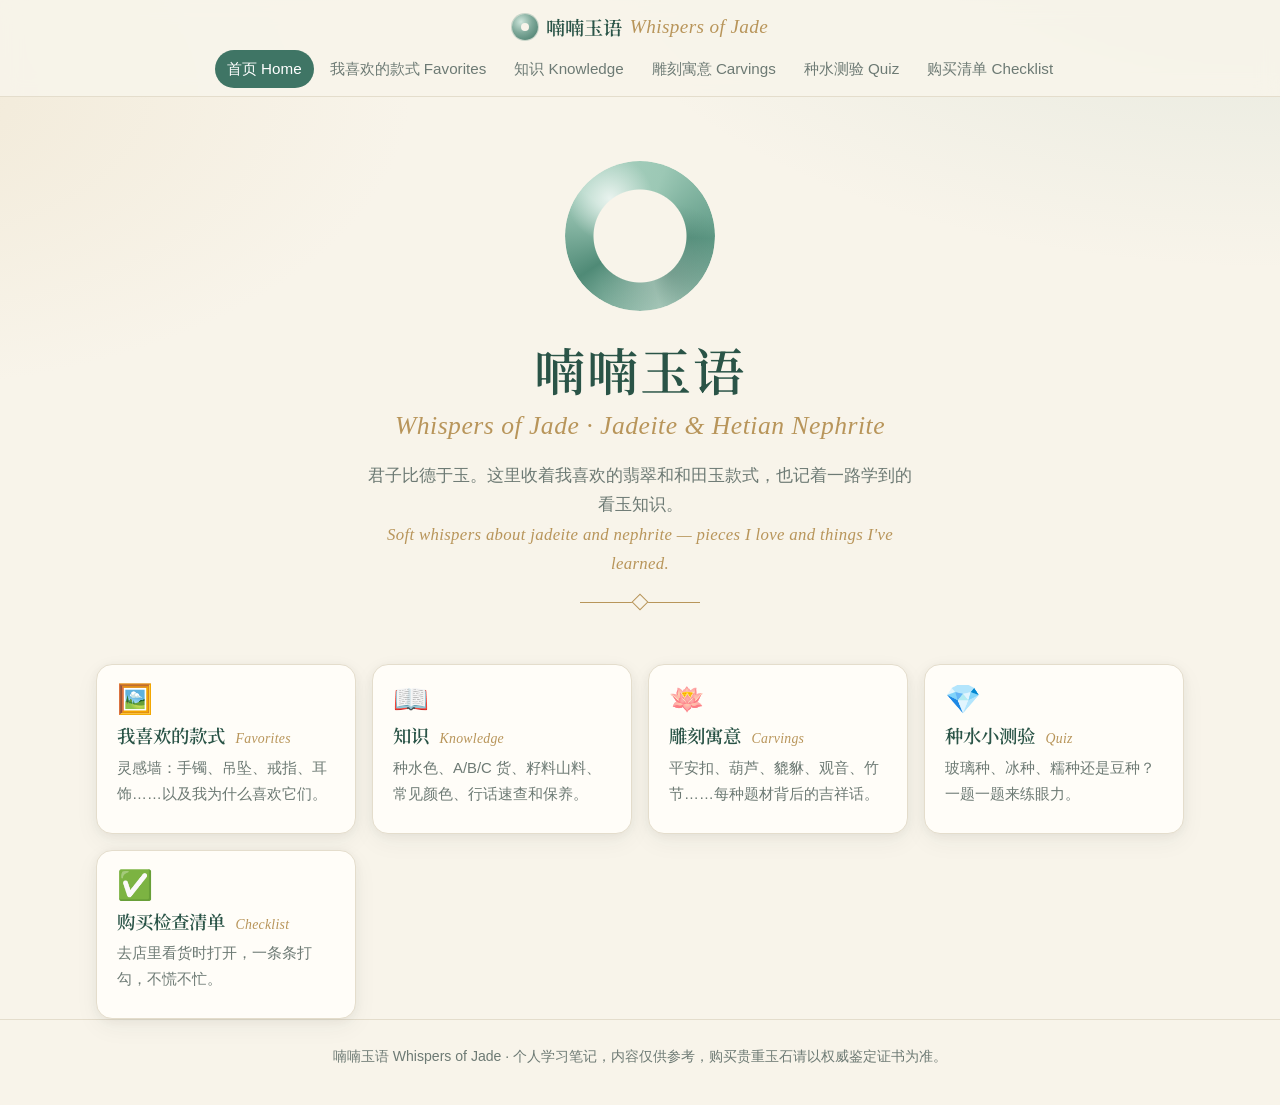
==== index.html @ 7c238720 "Rename site to 喃喃玉语 · Whispers of Jade Replace the old 玉语 / Jade Notes name in titles, header, home " ====
<!doctype html>
<html lang="zh-CN">
<head>
<meta charset="utf-8">
<meta name="viewport" content="width=device-width, initial-scale=1">
<title>喃喃玉语 · Whispers of Jade</title>
<meta name="description" content="我的翡翠与和田玉笔记：喜欢的款式、玉石知识、雕刻寓意、种水小测验和购买清单。">
<link rel="icon" href="images/favicon.svg" type="image/svg+xml">
<link rel="preconnect" href="https://fonts.googleapis.com">
<link rel="preconnect" href="https://fonts.gstatic.com" crossorigin>
<link href="https://fonts.googleapis.com/css2?family=Noto+Serif+SC:wght@400;600&display=swap" rel="stylesheet">
<link rel="stylesheet" href="css/style.css">
</head>
<body>
<header class="site-header">
  <div class="wrap">
    <a class="logo" href="index.html"><span class="logo-mark"></span>喃喃玉语 <span class="en">Whispers of Jade</span></a>
    <nav class="nav">
      <a href="index.html" class="active">首页 Home</a>
      <a href="styles.html">我喜欢的款式 Favorites</a>
      <a href="knowledge.html">知识 Knowledge</a>
      <a href="carving.html">雕刻寓意 Carvings</a>
      <a href="quiz.html">种水测验 Quiz</a>
      <a href="checklist.html">购买清单 Checklist</a>
    </nav>
  </div>
</header>

<main class="wrap">
  <section class="home-hero">
    <div class="bangle" aria-hidden="true"></div>
    <h1>喃喃玉语<span class="en">Whispers of Jade · Jadeite &amp; Hetian Nephrite</span></h1>
    <p>君子比德于玉。这里收着我喜欢的翡翠和和田玉款式，也记着一路学到的看玉知识。<br><span class="en">Soft whispers about jadeite and nephrite — pieces I love and things I've learned.</span></p>
    <div class="divider"></div>
  </section>

  <div class="home-grid">
    <a class="card" href="styles.html">
      <div class="icon">🖼️</div>
      <h3>我喜欢的款式 <span class="en">Favorites</span></h3>
      <p>灵感墙：手镯、吊坠、戒指、耳饰……以及我为什么喜欢它们。</p>
    </a>
    <a class="card" href="knowledge.html">
      <div class="icon">📖</div>
      <h3>知识 <span class="en">Knowledge</span></h3>
      <p>种水色、A/B/C 货、籽料山料、常见颜色、行话速查和保养。</p>
    </a>
    <a class="card" href="carving.html">
      <div class="icon">🪷</div>
      <h3>雕刻寓意 <span class="en">Carvings</span></h3>
      <p>平安扣、葫芦、貔貅、观音、竹节……每种题材背后的吉祥话。</p>
    </a>
    <a class="card" href="quiz.html">
      <div class="icon">💎</div>
      <h3>种水小测验 <span class="en">Quiz</span></h3>
      <p>玻璃种、冰种、糯种还是豆种？一题一题来练眼力。</p>
    </a>
    <a class="card" href="checklist.html">
      <div class="icon">✅</div>
      <h3>购买检查清单 <span class="en">Checklist</span></h3>
      <p>去店里看货时打开，一条条打勾，不慌不忙。</p>
    </a>
  </div>
</main>

<footer class="site-footer">
  <div class="wrap">喃喃玉语 Whispers of Jade · 个人学习笔记，内容仅供参考，购买贵重玉石请以权威鉴定证书为准。</div>
</footer>
<script>var a=document.querySelector(".nav .active");if(a)a.parentNode.scrollLeft=a.offsetLeft-a.parentNode.offsetWidth/2+a.offsetWidth/2;</script>
</body>
</html>
---- css/style.css ----
/* ===== 玉石小站 · 全站样式 ===== */
:root {
  --jade: #3f7565;        /* 青绿 主色 */
  --jade-deep: #2a5447;
  --jade-soft: #7fa99a;
  --jade-mist: #e3eee8;   /* 很淡的青 */
  --ivory: #f8f4ea;       /* 米白 背景 */
  --paper: #fffdf8;       /* 卡片 */
  --gold: #b8955a;        /* 淡金 */
  --gold-soft: #e9dcc0;
  --ink: #2f3a36;         /* 正文 */
  --muted: #6d7a74;
  --line: #e4ddcc;
  --ok: #3f8a5f;
  --bad: #b5584a;
  --radius: 16px;
  --shadow: 0 2px 10px rgba(47, 58, 54, .06), 0 8px 24px rgba(47, 58, 54, .05);
  --serif: "Noto Serif SC", "Songti SC", "STSong", "SimSun", serif;
  --sans: -apple-system, BlinkMacSystemFont, "PingFang SC", "Hiragino Sans GB", "Microsoft YaHei", "Noto Sans SC", sans-serif;
}

* { box-sizing: border-box; }
html { -webkit-text-size-adjust: 100%; scroll-behavior: smooth; }
body {
  margin: 0;
  background: var(--ivory);
  background-image:
    radial-gradient(1200px 600px at 100% -10%, rgba(127, 169, 154, .18), transparent 60%),
    radial-gradient(900px 500px at -10% 10%, rgba(233, 220, 192, .45), transparent 60%);
  background-attachment: fixed;
  color: var(--ink);
  font-family: var(--sans);
  font-size: 16px;
  line-height: 1.75;
}
img { max-width: 100%; display: block; }
a { color: var(--jade); }
h1, h2, h3, h4 { font-family: var(--serif); color: var(--jade-deep); line-height: 1.35; font-weight: 600; }
h1 { font-size: clamp(1.7rem, 4vw, 2.4rem); margin: 0 0 .3em; letter-spacing: .04em; }
h2 { font-size: clamp(1.3rem, 3vw, 1.6rem); margin: 2.2em 0 .7em; }
h3 { font-size: 1.15rem; margin: 1.4em 0 .5em; }
.en { font-family: Georgia, "Times New Roman", serif; font-style: italic; color: var(--gold); font-weight: 400; letter-spacing: .02em; }
h1 .en, h2 .en { display: block; font-size: .5em; margin-top: .2em; }
h3 .en { font-size: .75em; margin-left: .4em; }

.wrap { max-width: 1120px; margin: 0 auto; padding: 0 16px; }
.narrow { max-width: 820px; }

/* ===== 顶部导航 ===== */
.site-header {
  position: sticky; top: 0; z-index: 50;
  background: rgba(248, 244, 234, .9);
  backdrop-filter: blur(10px); -webkit-backdrop-filter: blur(10px);
  border-bottom: 1px solid var(--line);
}
.site-header .wrap { display: flex; flex-direction: column; align-items: stretch; padding-top: 10px; }
.logo {
  font-family: var(--serif); font-size: 1.2rem; font-weight: 600; color: var(--jade-deep);
  text-decoration: none; white-space: nowrap; display: flex; align-items: center; justify-content: center; gap: 8px;
}
.logo-mark {
  width: 26px; height: 26px; border-radius: 50%;
  background: radial-gradient(circle at 35% 30%, #cfe6dc, var(--jade-soft) 45%, var(--jade) 100%);
  box-shadow: inset 0 0 0 5px rgba(255,255,255,.0), 0 0 0 1px rgba(63,117,101,.25);
  position: relative;
}
.logo-mark::after { /* 平安扣的孔 */
  content: ""; position: absolute; inset: 9px; border-radius: 50%; background: var(--ivory);
}
.nav { display: flex; gap: 4px; overflow-x: auto; scrollbar-width: none; margin: 6px -16px 0; padding: 0 16px 8px; justify-content: safe center; }
.nav::-webkit-scrollbar { display: none; }
.nav a {
  white-space: nowrap; text-decoration: none; color: var(--muted);
  padding: 6px 12px; border-radius: 999px; font-size: .95rem; transition: .2s;
}
.nav a:hover { color: var(--jade-deep); background: var(--jade-mist); }
.nav a.active { color: #fff; background: var(--jade); }

@media (max-width: 760px) {
  .nav { -webkit-mask-image: linear-gradient(90deg, #000 85%, transparent); mask-image: linear-gradient(90deg, #000 85%, transparent); }
  .nav a:last-child { margin-right: 32px; }
}

/* ===== 页面标题区 ===== */
.page-hero { padding: 44px 0 12px; text-align: center; }
.page-hero p { color: var(--muted); max-width: 640px; margin: .6em auto 0; }
.divider {
  width: 120px; height: 12px; margin: 18px auto 0;
  background:
    linear-gradient(var(--gold), var(--gold)) center/100% 1px no-repeat;
  position: relative;
}
.divider::after {
  content: ""; position: absolute; left: 50%; top: 50%; width: 10px; height: 10px;
  transform: translate(-50%, -50%) rotate(45deg); background: var(--ivory); border: 1px solid var(--gold);
}

main { padding-bottom: 60px; }

/* ===== 通用组件 ===== */
.card {
  background: var(--paper); border: 1px solid var(--line); border-radius: var(--radius);
  box-shadow: var(--shadow); padding: 20px;
}
.btn {
  appearance: none; border: 1px solid var(--jade); background: var(--jade); color: #fff;
  padding: 10px 20px; border-radius: 999px; font-size: 1rem; cursor: pointer; font-family: inherit;
  transition: .2s; text-decoration: none; display: inline-block;
}
.btn:hover { background: var(--jade-deep); }
.btn.ghost { background: transparent; color: var(--jade); }
.btn.ghost:hover { background: var(--jade-mist); }
.btn:disabled { opacity: .5; cursor: default; }

.chips { display: flex; flex-wrap: wrap; gap: 8px; }
.chip {
  border: 1px solid var(--line); background: var(--paper); color: var(--ink);
  padding: 5px 14px; border-radius: 999px; cursor: pointer; font-size: .92rem; font-family: inherit; transition: .2s;
}
.chip:hover { border-color: var(--jade-soft); }
.chip.on { background: var(--jade); border-color: var(--jade); color: #fff; }
.tag {
  display: inline-block; font-size: .78rem; padding: 1px 10px; border-radius: 999px;
  background: var(--jade-mist); color: var(--jade-deep);
}
.tag.gold { background: #f3ead6; color: #8a6a35; }

.note {
  background: #f3ead6; border-left: 3px solid var(--gold); border-radius: 8px;
  padding: 10px 14px; color: #6b5530; font-size: .95rem; margin: 1em 0;
}

/* ===== 首页 ===== */
.home-hero { text-align: center; padding: 64px 0 32px; }
.home-hero h1 { font-size: clamp(2rem, 6vw, 3.2rem); }
.home-hero p { color: var(--muted); max-width: 560px; margin: 1em auto 0; font-size: 1.05rem; }
.bangle {
  width: 150px; height: 150px; margin: 0 auto 24px; border-radius: 50%;
  background:
    radial-gradient(circle at 30% 25%, rgba(255,255,255,.75), transparent 28%),
    radial-gradient(circle at 70% 75%, rgba(42,84,71,.35), transparent 45%),
    conic-gradient(from 20deg, #9cc8b5, #5f9a86, #bcdccd, #4f8a76, #a9d1c0, #9cc8b5);
  -webkit-mask: radial-gradient(circle, transparent 46px, #000 47px);
          mask: radial-gradient(circle, transparent 46px, #000 47px);
  box-shadow: 0 10px 30px rgba(63,117,101,.25);
  animation: float 6s ease-in-out infinite;
}
@keyframes float { 50% { transform: translateY(-6px); } }
@media (prefers-reduced-motion: reduce) { .bangle { animation: none; } }
.home-grid { display: grid; grid-template-columns: repeat(auto-fit, minmax(220px, 1fr)); gap: 16px; margin-top: 24px; }
.home-grid a { text-decoration: none; color: inherit; transition: .25s; display: block; }
.home-grid a:hover { transform: translateY(-3px); border-color: var(--jade-soft); }
.home-grid .icon { font-size: 1.8rem; line-height: 1; }
.home-grid h3 { margin: .5em 0 .2em; }
.home-grid p { margin: 0; color: var(--muted); font-size: .93rem; }

/* ===== 灵感墙 ===== */
.filters { display: grid; gap: 12px; margin: 24px 0; }
.filters .row { display: flex; gap: 12px; align-items: baseline; }
.filters .label { flex: none; width: 4.5em; color: var(--muted); font-size: .9rem; }
@media (max-width: 560px) {
  .filters .row { flex-direction: column; gap: 6px; }
}
.count { color: var(--muted); font-size: .9rem; margin: -8px 0 16px; }
.wall { columns: 3 280px; column-gap: 18px; }
.pin {
  break-inside: avoid; margin: 0 0 18px; padding: 0; overflow: hidden; cursor: pointer;
  transition: transform .25s, box-shadow .25s; text-align: left; width: 100%; font: inherit; color: inherit;
}
.pin:hover { transform: translateY(-3px); box-shadow: 0 12px 30px rgba(47,58,54,.12); }
.pin img { width: 100%; height: auto; background: var(--jade-mist); }
.pin .body { padding: 14px 16px 16px; }
.pin h3 { margin: 0 0 6px; font-size: 1.05rem; }
.pin .tags { display: flex; gap: 6px; margin-bottom: 8px; flex-wrap: wrap; }
.pin .why { margin: 0; color: var(--ink); font-size: .93rem; }
.pin .why::before { content: "♡ "; color: var(--gold); }
.empty { text-align: center; color: var(--muted); padding: 40px 0; }

/* 大图弹窗 */
dialog.lightbox {
  border: none; padding: 0; border-radius: var(--radius); max-width: min(960px, 94vw); width: 100%;
  max-height: 92vh; background: var(--paper); color: var(--ink); box-shadow: 0 20px 60px rgba(0,0,0,.3);
}
dialog.lightbox::backdrop { background: rgba(30, 45, 40, .6); backdrop-filter: blur(3px); }
.lb-inner { display: grid; grid-template-columns: 1.3fr 1fr; max-height: 92vh; }
.lb-img { background: #eef3ef; display: flex; align-items: center; justify-content: center; min-height: 240px; }
.lb-img img { max-height: 92vh; width: 100%; object-fit: contain; }
.lb-text { padding: 28px 24px; overflow-y: auto; }
.lb-text h2 { margin: .3em 0 .5em; }
.lb-text h4 { margin: 1.2em 0 .3em; font-size: .95rem; color: var(--gold); }
.lb-text p { margin: 0; white-space: pre-line; }
.lb-close {
  position: absolute; top: 10px; right: 10px; width: 36px; height: 36px; border-radius: 50%;
  border: none; background: rgba(255,255,255,.9); font-size: 1.3rem; cursor: pointer; color: var(--ink);
  box-shadow: 0 2px 8px rgba(0,0,0,.15);
}
@media (max-width: 760px) {
  .lb-inner { grid-template-columns: 1fr; overflow-y: auto; }
  .lb-img img { max-height: 55vh; }
}

/* ===== 知识页 ===== */
.toc { display: flex; flex-wrap: wrap; gap: 8px; justify-content: center; margin: 20px 0 8px; }
.toc a { text-decoration: none; }
.section { scroll-margin-top: 110px; }
.section > h2 { border-bottom: 1px solid var(--line); padding-bottom: .4em; }
.grid2 { display: grid; grid-template-columns: repeat(auto-fit, minmax(260px, 1fr)); gap: 16px; }
.grid3 { display: grid; grid-template-columns: repeat(auto-fit, minmax(220px, 1fr)); gap: 16px; }
.card h3:first-child, .card h4:first-child { margin-top: 0; }
.card p { margin: .4em 0; }
.card ul { margin: .4em 0; padding-left: 1.2em; }
.levels { display: grid; gap: 10px; margin: 12px 0; }
.level { display: grid; grid-template-columns: 7em 1fr; gap: 12px; align-items: start; }
.level b { color: var(--jade-deep); font-family: var(--serif); }
@media (max-width: 520px) { .level { grid-template-columns: 1fr; gap: 0; } }

table.cmp { width: 100%; border-collapse: collapse; background: var(--paper); border-radius: var(--radius); overflow: hidden; box-shadow: var(--shadow); font-size: .95rem; }
table.cmp th, table.cmp td { padding: 10px 12px; border-bottom: 1px solid var(--line); text-align: left; vertical-align: top; }
table.cmp th { background: var(--jade-mist); color: var(--jade-deep); font-family: var(--serif); }
table.cmp tr:last-child td { border-bottom: none; }
.table-scroll { overflow-x: auto; -webkit-overflow-scrolling: touch; border-radius: var(--radius); }
.table-scroll table { min-width: 620px; }

.swatch { display: flex; gap: 12px; align-items: flex-start; }
.swatch .dot {
  flex: none; width: 46px; height: 46px; border-radius: 50%;
  box-shadow: inset -5px -6px 10px rgba(0,0,0,.18), inset 5px 6px 10px rgba(255,255,255,.55), 0 0 0 1px rgba(0,0,0,.05);
}
.swatch h4 { margin: 0 0 .1em; font-family: var(--serif); color: var(--jade-deep); }
.swatch p { margin: 0; font-size: .93rem; }

.search {
  width: 100%; padding: 12px 18px; font-size: 1rem; border: 1px solid var(--line); border-radius: 999px;
  background: var(--paper); font-family: inherit; color: var(--ink); outline: none;
}
.search:focus { border-color: var(--jade-soft); box-shadow: 0 0 0 3px rgba(127,169,154,.2); }
.glossary { display: grid; grid-template-columns: repeat(auto-fill, minmax(260px, 1fr)); gap: 12px; margin-top: 16px; }
.term { padding: 14px 16px; }
.term h4 { margin: 0; font-family: var(--serif); color: var(--jade-deep); font-size: 1.05rem; }
.term .py { color: var(--gold); font-size: .82rem; margin-left: 6px; font-style: italic; }
.term p { margin: .3em 0 0; font-size: .93rem; }
mark { background: #f1e2b8; color: inherit; border-radius: 3px; padding: 0 1px; }

/* ===== 雕刻寓意 ===== */
.motifs { display: grid; grid-template-columns: repeat(auto-fill, minmax(250px, 1fr)); gap: 16px; margin-top: 24px; }
.motif { text-align: center; padding: 26px 20px 22px; position: relative; overflow: hidden; }
.motif .glyph {
  width: 76px; height: 76px; margin: 0 auto 10px; border-radius: 50%;
  display: flex; align-items: center; justify-content: center;
  background: radial-gradient(circle at 35% 30%, #f1f8f4, var(--jade-mist) 60%, #cfe2d8);
  color: var(--jade-deep); font-family: var(--serif); font-size: 1.9rem;
  box-shadow: inset 0 0 0 1px rgba(63,117,101,.15);
}
.motif h3 { margin: 0; }
.motif .meaning { color: var(--gold); font-family: var(--serif); margin: 4px 0 10px; font-size: .98rem; }
.motif p { text-align: left; font-size: .93rem; margin: 0; }
.motif .tip { margin-top: 10px; font-size: .85rem; color: var(--muted); text-align: left; }

/* ===== 小测验 ===== */
.quiz { max-width: 720px; margin: 24px auto 0; }
.progress { height: 6px; background: var(--line); border-radius: 999px; overflow: hidden; margin-bottom: 18px; }
.progress span { display: block; height: 100%; background: linear-gradient(90deg, var(--jade-soft), var(--jade)); transition: width .4s; }
.q-meta { display: flex; justify-content: space-between; color: var(--muted); font-size: .9rem; margin-bottom: 8px; }
.q-visual {
  position: relative; height: 170px; border-radius: 14px; overflow: hidden; margin: 8px 0 16px;
  background: repeating-linear-gradient(90deg, #2f3a36 0 6px, #f8f4ea 6px 22px);
}
.q-visual .behind {
  position: absolute; inset: 0; display: flex; align-items: center; justify-content: center;
  font-family: var(--serif); font-size: 3.2rem; color: #2f3a36; font-weight: 700; letter-spacing: .3em;
}
.q-visual .stone { position: absolute; inset: 0; }
.q-visual .grain { position: absolute; inset: 0; mix-blend-mode: multiply; }
.q-visual .shine {
  position: absolute; inset: 0;
  background: radial-gradient(ellipse at 30% 20%, rgba(255,255,255,.55), transparent 45%);
}
.q-visual .cap { position: absolute; right: 10px; bottom: 8px; font-size: .75rem; color: #fff; background: rgba(0,0,0,.35); padding: 1px 8px; border-radius: 999px; }
.q-text { font-size: 1.05rem; }
.options { display: grid; grid-template-columns: 1fr 1fr; gap: 10px; margin: 16px 0; }
.option {
  padding: 14px; border-radius: 12px; border: 1px solid var(--line); background: var(--paper);
  font-size: 1.05rem; font-family: var(--serif); cursor: pointer; color: var(--ink); transition: .2s;
}
.option:hover:not(:disabled) { border-color: var(--jade); background: var(--jade-mist); }
.option.right { background: #e3f1e8; border-color: var(--ok); color: var(--ok); }
.option.wrong { background: #f7e6e2; border-color: var(--bad); color: var(--bad); }
.option:disabled { cursor: default; }
.feedback { border-radius: 12px; padding: 14px 16px; margin-bottom: 16px; }
.feedback.ok { background: #e9f4ed; }
.feedback.no { background: #f8ebe7; }
.feedback b { display: block; margin-bottom: 4px; }
.result { text-align: center; }
.score { font-family: var(--serif); font-size: 3.4rem; color: var(--jade); line-height: 1.1; }

/* ===== 清单 ===== */
.check-top { display: flex; align-items: center; gap: 14px; flex-wrap: wrap; justify-content: space-between; margin: 24px 0 8px; }
.check-top .progress { flex: 1; min-width: 180px; margin: 0; height: 8px; }
.check-group { margin-top: 18px; }
.check-group h3 { margin: 0 0 8px; display: flex; align-items: center; gap: 8px; }
.check-item {
  display: flex; gap: 12px; align-items: flex-start; padding: 12px 14px; border-radius: 12px;
  cursor: pointer; transition: background .2s; user-select: none;
}
.check-item:hover { background: var(--jade-mist); }
.check-item input { position: absolute; opacity: 0; pointer-events: none; }
.box {
  flex: none; width: 24px; height: 24px; border-radius: 7px; border: 2px solid var(--jade-soft);
  margin-top: 2px; display: flex; align-items: center; justify-content: center; transition: .2s; background: #fff;
}
.check-item input:checked + .box { background: var(--jade); border-color: var(--jade); }
.check-item input:checked + .box::after { content: "✓"; color: #fff; font-size: 15px; font-weight: 700; }
.check-item input:focus-visible + .box { box-shadow: 0 0 0 3px rgba(127,169,154,.35); }
.check-item .t b { display: block; font-weight: 600; }
.check-item .t small { color: var(--muted); font-size: .88rem; line-height: 1.6; display: block; }
.check-item input:checked ~ .t b { color: var(--muted); text-decoration: line-through; text-decoration-color: var(--jade-soft); }

/* ===== 页脚 ===== */
.site-footer { border-top: 1px solid var(--line); padding: 24px 0 36px; color: var(--muted); font-size: .88rem; text-align: center; }

@media print {
  .site-header, .site-footer, .no-print { display: none !important; }
  body { background: #fff; }
}
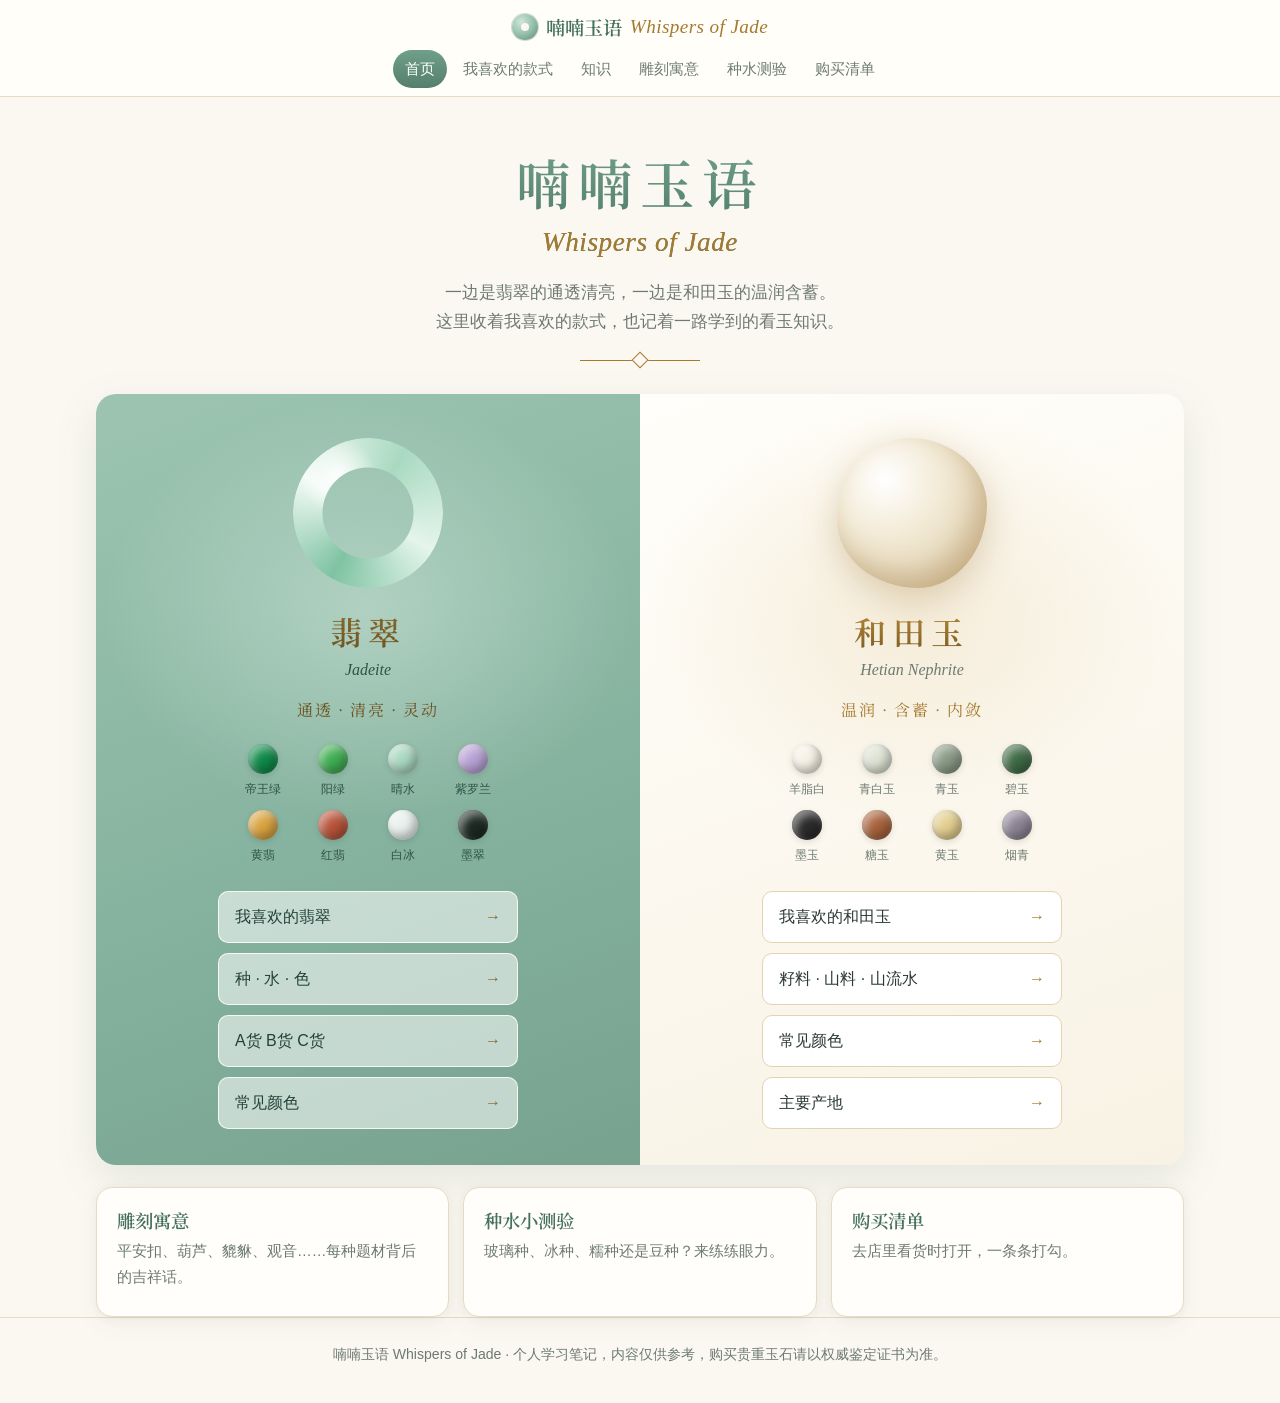
==== commit ee1a912a: "Restyle site in 豆青 + 羊脂白 and split home into jadeite / nephrite - New palette: soft sage jade (豆青) a" ====
--- a/index.html
+++ b/index.html
@@ -16,49 +16,82 @@
   <div class="wrap">
     <a class="logo" href="index.html"><span class="logo-mark"></span>喃喃玉语 <span class="en">Whispers of Jade</span></a>
     <nav class="nav">
-      <a href="index.html" class="active">首页 Home</a>
-      <a href="styles.html">我喜欢的款式 Favorites</a>
-      <a href="knowledge.html">知识 Knowledge</a>
-      <a href="carving.html">雕刻寓意 Carvings</a>
-      <a href="quiz.html">种水测验 Quiz</a>
-      <a href="checklist.html">购买清单 Checklist</a>
+      <a href="index.html" class="active">首页</a>
+      <a href="styles.html">我喜欢的款式</a>
+      <a href="knowledge.html">知识</a>
+      <a href="carving.html">雕刻寓意</a>
+      <a href="quiz.html">种水测验</a>
+      <a href="checklist.html">购买清单</a>
     </nav>
   </div>
 </header>
 
 <main class="wrap">
   <section class="home-hero">
-    <div class="bangle" aria-hidden="true"></div>
-    <h1>喃喃玉语<span class="en">Whispers of Jade · Jadeite &amp; Hetian Nephrite</span></h1>
-    <p>君子比德于玉。这里收着我喜欢的翡翠和和田玉款式，也记着一路学到的看玉知识。<br><span class="en">Soft whispers about jadeite and nephrite — pieces I love and things I've learned.</span></p>
+    <h1>喃喃玉语<span class="en">Whispers of Jade</span></h1>
+    <p>一边是翡翠的通透清亮，一边是和田玉的温润含蓄。<br>这里收着我喜欢的款式，也记着一路学到的看玉知识。</p>
     <div class="divider"></div>
   </section>
 
-  <div class="home-grid">
-    <a class="card" href="styles.html">
-      <div class="icon">🖼️</div>
-      <h3>我喜欢的款式 <span class="en">Favorites</span></h3>
-      <p>灵感墙：手镯、吊坠、戒指、耳饰……以及我为什么喜欢它们。</p>
-    </a>
-    <a class="card" href="knowledge.html">
-      <div class="icon">📖</div>
-      <h3>知识 <span class="en">Knowledge</span></h3>
-      <p>种水色、A/B/C 货、籽料山料、常见颜色、行话速查和保养。</p>
-    </a>
+  <section class="split">
+    <div class="side fc">
+      <div class="stone" aria-hidden="true"></div>
+      <h2>翡翠</h2>
+      <div class="sub">Jadeite</div>
+      <div class="motto">通透 · 清亮 · 灵动</div>
+      <div class="beads">
+        <a class="bead" href="knowledge.html#c-diwanglv"><i style="background:#0f8a4a"></i>帝王绿</a>
+        <a class="bead" href="knowledge.html#c-yanglv"><i style="background:#3fae52"></i>阳绿</a>
+        <a class="bead" href="knowledge.html#c-qingshui"><i style="background:#a9d8c0"></i>晴水</a>
+        <a class="bead" href="knowledge.html#c-ziluolan"><i style="background:#b9a2d6"></i>紫罗兰</a>
+        <a class="bead" href="knowledge.html#c-huangfei"><i style="background:#d9a441"></i>黄翡</a>
+        <a class="bead" href="knowledge.html#c-huangfei"><i style="background:#b8543a"></i>红翡</a>
+        <a class="bead" href="knowledge.html#c-baibing"><i style="background:#e9f1ee"></i>白冰</a>
+        <a class="bead" href="knowledge.html#c-mocui"><i style="background:#1d2a24"></i>墨翠</a>
+      </div>
+      <nav class="side-links">
+        <a href="styles.html?type=翡翠">我喜欢的翡翠</a>
+        <a href="knowledge.html#fc-zhong">种 · 水 · 色</a>
+        <a href="knowledge.html#fc-abc">A货 B货 C货</a>
+        <a href="knowledge.html#fc-colors">常见颜色</a>
+      </nav>
+    </div>
+    <div class="side ht">
+      <div class="stone" aria-hidden="true"></div>
+      <h2>和田玉</h2>
+      <div class="sub">Hetian Nephrite</div>
+      <div class="motto">温润 · 含蓄 · 内敛</div>
+      <div class="beads">
+        <a class="bead" href="knowledge.html#c-baiyu"><i style="background:#f6f2e6"></i>羊脂白</a>
+        <a class="bead" href="knowledge.html#c-qingbai"><i style="background:#dfe3d4"></i>青白玉</a>
+        <a class="bead" href="knowledge.html#c-qingyu"><i style="background:#8a9a86"></i>青玉</a>
+        <a class="bead" href="knowledge.html#c-biyu"><i style="background:#3f6b45"></i>碧玉</a>
+        <a class="bead" href="knowledge.html#c-moyu"><i style="background:#2b2b2b"></i>墨玉</a>
+        <a class="bead" href="knowledge.html#c-tangyu"><i style="background:#a8633c"></i>糖玉</a>
+        <a class="bead" href="knowledge.html#c-huangyu"><i style="background:#e3cf8f"></i>黄玉</a>
+        <a class="bead" href="knowledge.html#c-yanqing"><i style="background:#8c8494"></i>烟青</a>
+      </div>
+      <nav class="side-links">
+        <a href="styles.html?type=和田玉">我喜欢的和田玉</a>
+        <a href="knowledge.html#ht-types">籽料 · 山料 · 山流水</a>
+        <a href="knowledge.html#ht-colors">常见颜色</a>
+        <a href="knowledge.html#ht-origin">主要产地</a>
+      </nav>
+    </div>
+  </section>
+
+  <div class="home-more">
     <a class="card" href="carving.html">
-      <div class="icon">🪷</div>
-      <h3>雕刻寓意 <span class="en">Carvings</span></h3>
-      <p>平安扣、葫芦、貔貅、观音、竹节……每种题材背后的吉祥话。</p>
+      <h3>雕刻寓意</h3>
+      <p>平安扣、葫芦、貔貅、观音……每种题材背后的吉祥话。</p>
     </a>
     <a class="card" href="quiz.html">
-      <div class="icon">💎</div>
-      <h3>种水小测验 <span class="en">Quiz</span></h3>
-      <p>玻璃种、冰种、糯种还是豆种？一题一题来练眼力。</p>
+      <h3>种水小测验</h3>
+      <p>玻璃种、冰种、糯种还是豆种？来练练眼力。</p>
     </a>
     <a class="card" href="checklist.html">
-      <div class="icon">✅</div>
-      <h3>购买检查清单 <span class="en">Checklist</span></h3>
-      <p>去店里看货时打开，一条条打勾，不慌不忙。</p>
+      <h3>购买清单</h3>
+      <p>去店里看货时打开，一条条打勾。</p>
     </a>
   </div>
 </main>
--- a/css/style.css
+++ b/css/style.css
@@ -1,20 +1,21 @@
 /* ===== 玉石小站 · 全站样式 ===== */
 :root {
-  --jade: #3f7565;        /* 青绿 主色 */
-  --jade-deep: #2a5447;
-  --jade-soft: #7fa99a;
-  --jade-mist: #e3eee8;   /* 很淡的青 */
-  --ivory: #f8f4ea;       /* 米白 背景 */
-  --paper: #fffdf8;       /* 卡片 */
-  --gold: #b8955a;        /* 淡金 */
-  --gold-soft: #e9dcc0;
-  --ink: #2f3a36;         /* 正文 */
-  --muted: #6d7a74;
-  --line: #e4ddcc;
+  /* 配色：豆青（翡翠）+ 羊脂白（和田玉）+ 古铜金点缀 */
+  --jade: #5d8b77;        /* 豆青 主色 */
+  --jade-deep: #46705f;   /* 深豆青：标题 */
+  --jade-soft: #9cc4b1;   /* 浅豆青 */
+  --jade-mist: #e8f1ec;   /* 极淡豆青 */
+  --ivory: #fbf8f1;       /* 羊脂白 背景 */
+  --paper: #fffefa;       /* 卡片 */
+  --gold: #a67a2e;        /* 古铜金 */
+  --gold-soft: #eadcbe;
+  --ink: #2c3a33;         /* 正文 */
+  --muted: #6d7a72;
+  --line: #e6dcc6;
   --ok: #3f8a5f;
   --bad: #b5584a;
   --radius: 16px;
-  --shadow: 0 2px 10px rgba(47, 58, 54, .06), 0 8px 24px rgba(47, 58, 54, .05);
+  --shadow: 0 2px 10px rgba(60, 80, 70, .05), 0 8px 24px rgba(60, 80, 70, .05);
   --serif: "Noto Serif SC", "Songti SC", "STSong", "SimSun", serif;
   --sans: -apple-system, BlinkMacSystemFont, "PingFang SC", "Hiragino Sans GB", "Microsoft YaHei", "Noto Sans SC", sans-serif;
 }
@@ -24,10 +25,6 @@
 body {
   margin: 0;
   background: var(--ivory);
-  background-image:
-    radial-gradient(1200px 600px at 100% -10%, rgba(127, 169, 154, .18), transparent 60%),
-    radial-gradient(900px 500px at -10% 10%, rgba(233, 220, 192, .45), transparent 60%);
-  background-attachment: fixed;
   color: var(--ink);
   font-family: var(--sans);
   font-size: 16px;
@@ -49,7 +46,7 @@
 /* ===== 顶部导航 ===== */
 .site-header {
   position: sticky; top: 0; z-index: 50;
-  background: rgba(248, 244, 234, .9);
+  background: rgba(255, 254, 250, .92);
   backdrop-filter: blur(10px); -webkit-backdrop-filter: blur(10px);
   border-bottom: 1px solid var(--line);
 }
@@ -74,7 +71,7 @@
   padding: 6px 12px; border-radius: 999px; font-size: .95rem; transition: .2s;
 }
 .nav a:hover { color: var(--jade-deep); background: var(--jade-mist); }
-.nav a.active { color: #fff; background: var(--jade); }
+.nav a.active { color: #fff; background: linear-gradient(180deg, #6f9f8a, #557f6d); }
 
 @media (max-width: 760px) {
   .nav { -webkit-mask-image: linear-gradient(90deg, #000 85%, transparent); mask-image: linear-gradient(90deg, #000 85%, transparent); }
@@ -131,28 +128,84 @@
 }
 
 /* ===== 首页 ===== */
-.home-hero { text-align: center; padding: 64px 0 32px; }
-.home-hero h1 { font-size: clamp(2rem, 6vw, 3.2rem); }
+.home-hero { text-align: center; padding: 48px 0 28px; }
+.home-hero h1 {
+  font-size: clamp(2.2rem, 7vw, 3.4rem); letter-spacing: .15em; margin: 0;
+  background: linear-gradient(180deg, #6f9f8a, #46705f); -webkit-background-clip: text; background-clip: text; color: transparent;
+}
+.home-hero h1 .en { -webkit-text-fill-color: var(--gold); letter-spacing: .02em; }
 .home-hero p { color: var(--muted); max-width: 560px; margin: 1em auto 0; font-size: 1.05rem; }
-.bangle {
-  width: 150px; height: 150px; margin: 0 auto 24px; border-radius: 50%;
-  background:
-    radial-gradient(circle at 30% 25%, rgba(255,255,255,.75), transparent 28%),
-    radial-gradient(circle at 70% 75%, rgba(42,84,71,.35), transparent 45%),
-    conic-gradient(from 20deg, #9cc8b5, #5f9a86, #bcdccd, #4f8a76, #a9d1c0, #9cc8b5);
-  -webkit-mask: radial-gradient(circle, transparent 46px, #000 47px);
-          mask: radial-gradient(circle, transparent 46px, #000 47px);
-  box-shadow: 0 10px 30px rgba(63,117,101,.25);
+
+.split {
+  display: grid; grid-template-columns: 1fr 1fr; border-radius: 20px; overflow: hidden;
+  box-shadow: 0 14px 44px rgba(60, 100, 80, .12);
+}
+.side { position: relative; padding: 44px 28px 36px; text-align: center; }
+.side.fc {
+  background: radial-gradient(380px 300px at 50% 28%, rgba(240, 252, 246, .35), transparent 70%),
+              linear-gradient(160deg, #9cc4b1, #86b39f 55%, #76a28f);
+  color: #23413a;
+}
+.side.ht {
+  background: radial-gradient(380px 300px at 50% 28%, rgba(225, 200, 150, .28), transparent 70%),
+              linear-gradient(160deg, #fffefa, #f8f2e4);
+}
+.side .stone { width: 150px; height: 150px; margin: 0 auto 22px; border-radius: 50%; }
+.fc .stone {
+  background: radial-gradient(circle at 30% 25%, rgba(255,255,255,.9), transparent 25%),
+              conic-gradient(from 30deg, #a9d9c0, #e4f5ec, #7fc3a2, #f4fbf7, #a9d9c0);
+  -webkit-mask: radial-gradient(circle, transparent 45px, #000 46px); mask: radial-gradient(circle, transparent 45px, #000 46px);
+  box-shadow: 0 0 40px rgba(220, 245, 232, .45);
   animation: float 6s ease-in-out infinite;
 }
+.ht .stone {
+  border-radius: 48% 52% 46% 54% / 55% 45% 55% 45%;
+  background: radial-gradient(circle at 32% 28%, #fff, #f4ecd9 35%, #e2d4b4 75%, #c7a878);
+  box-shadow: 0 10px 34px rgba(150, 110, 50, .28), inset -10px -14px 24px rgba(160, 120, 70, .35);
+  animation: float 6s ease-in-out infinite 1.5s;
+}
 @keyframes float { 50% { transform: translateY(-6px); } }
-@media (prefers-reduced-motion: reduce) { .bangle { animation: none; } }
-.home-grid { display: grid; grid-template-columns: repeat(auto-fit, minmax(220px, 1fr)); gap: 16px; margin-top: 24px; }
-.home-grid a { text-decoration: none; color: inherit; transition: .25s; display: block; }
-.home-grid a:hover { transform: translateY(-3px); border-color: var(--jade-soft); }
-.home-grid .icon { font-size: 1.8rem; line-height: 1; }
-.home-grid h3 { margin: .5em 0 .2em; }
-.home-grid p { margin: 0; color: var(--muted); font-size: .93rem; }
+@media (prefers-reduced-motion: reduce) { .side .stone { animation: none; } }
+.side h2 {
+  font-size: 2rem; margin: 0; letter-spacing: .2em; border: none; padding: 0;
+  background: linear-gradient(180deg, #b58838, #7a5a22); -webkit-background-clip: text; background-clip: text; color: transparent;
+}
+.fc h2 { background-image: linear-gradient(180deg, #8a6a2c, #6e521f); }
+.side .sub { font-family: Georgia, serif; font-style: italic; margin-top: 2px; color: var(--muted); }
+.fc .sub { color: #2f5247; }
+.side .motto { font-family: var(--serif); letter-spacing: .1em; margin: 12px 0 20px; color: var(--gold); }
+.fc .motto { color: #6e521f; }
+
+.beads { display: grid; grid-template-columns: repeat(4, 58px); justify-content: center; gap: 10px 12px; margin: 0 auto 24px; }
+.bead { display: flex; flex-direction: column; align-items: center; gap: 5px; font-size: .78rem; color: var(--muted); text-decoration: none; }
+.fc .bead { color: #2f5247; }
+.bead i {
+  width: 30px; height: 30px; border-radius: 50%; transition: transform .2s;
+  box-shadow: inset -4px -5px 8px rgba(0,0,0,.3), inset 4px 5px 8px rgba(255,255,255,.5), 0 2px 6px rgba(0,0,0,.12);
+}
+.bead:hover i { transform: scale(1.15); }
+
+.side-links { display: grid; gap: 10px; max-width: 300px; margin: 0 auto; }
+.side-links a {
+  display: flex; justify-content: space-between; padding: 11px 16px; border-radius: 10px; text-decoration: none;
+  background: #fff; border: 1px solid #e3d3b0; color: var(--ink); transition: .2s;
+}
+.side-links a::after { content: "→"; color: var(--gold); }
+.side-links a:hover { transform: translateX(3px); }
+.fc .side-links a { background: rgba(255,255,255,.55); border-color: rgba(255,255,255,.8); color: #23413a; }
+.fc .side-links a::after { color: #8a6a2c; }
+
+.home-more { display: grid; grid-template-columns: repeat(3, 1fr); gap: 14px; margin-top: 22px; }
+.home-more a { text-decoration: none; color: inherit; transition: .25s; display: block; }
+.home-more a:hover { transform: translateY(-3px); border-color: var(--jade-soft); }
+.home-more h3 { margin: 0 0 4px; color: var(--jade-deep); }
+.home-more p { margin: 0; color: var(--muted); font-size: .92rem; }
+
+@media (max-width: 760px) {
+  .split { grid-template-columns: 1fr; }
+  .side { padding: 34px 18px 30px; }
+  .home-more { grid-template-columns: 1fr; }
+}
 
 /* ===== 灵感墙 ===== */
 .filters { display: grid; gap: 12px; margin: 24px 0; }
@@ -204,6 +257,10 @@
 .toc a { text-decoration: none; }
 .section { scroll-margin-top: 110px; }
 .section > h2 { border-bottom: 1px solid var(--line); padding-bottom: .4em; }
+.section.is-fc > h2 { border-bottom: 3px solid var(--jade-soft); }
+.section.is-ht > h2 { border-bottom: 3px solid var(--gold-soft); color: #7a5a22; }
+.swatch { scroll-margin-top: 120px; }
+.swatch:target { box-shadow: 0 0 0 2px var(--jade-soft), var(--shadow); }
 .grid2 { display: grid; grid-template-columns: repeat(auto-fit, minmax(260px, 1fr)); gap: 16px; }
 .grid3 { display: grid; grid-template-columns: repeat(auto-fit, minmax(220px, 1fr)); gap: 16px; }
 .card h3:first-child, .card h4:first-child { margin-top: 0; }
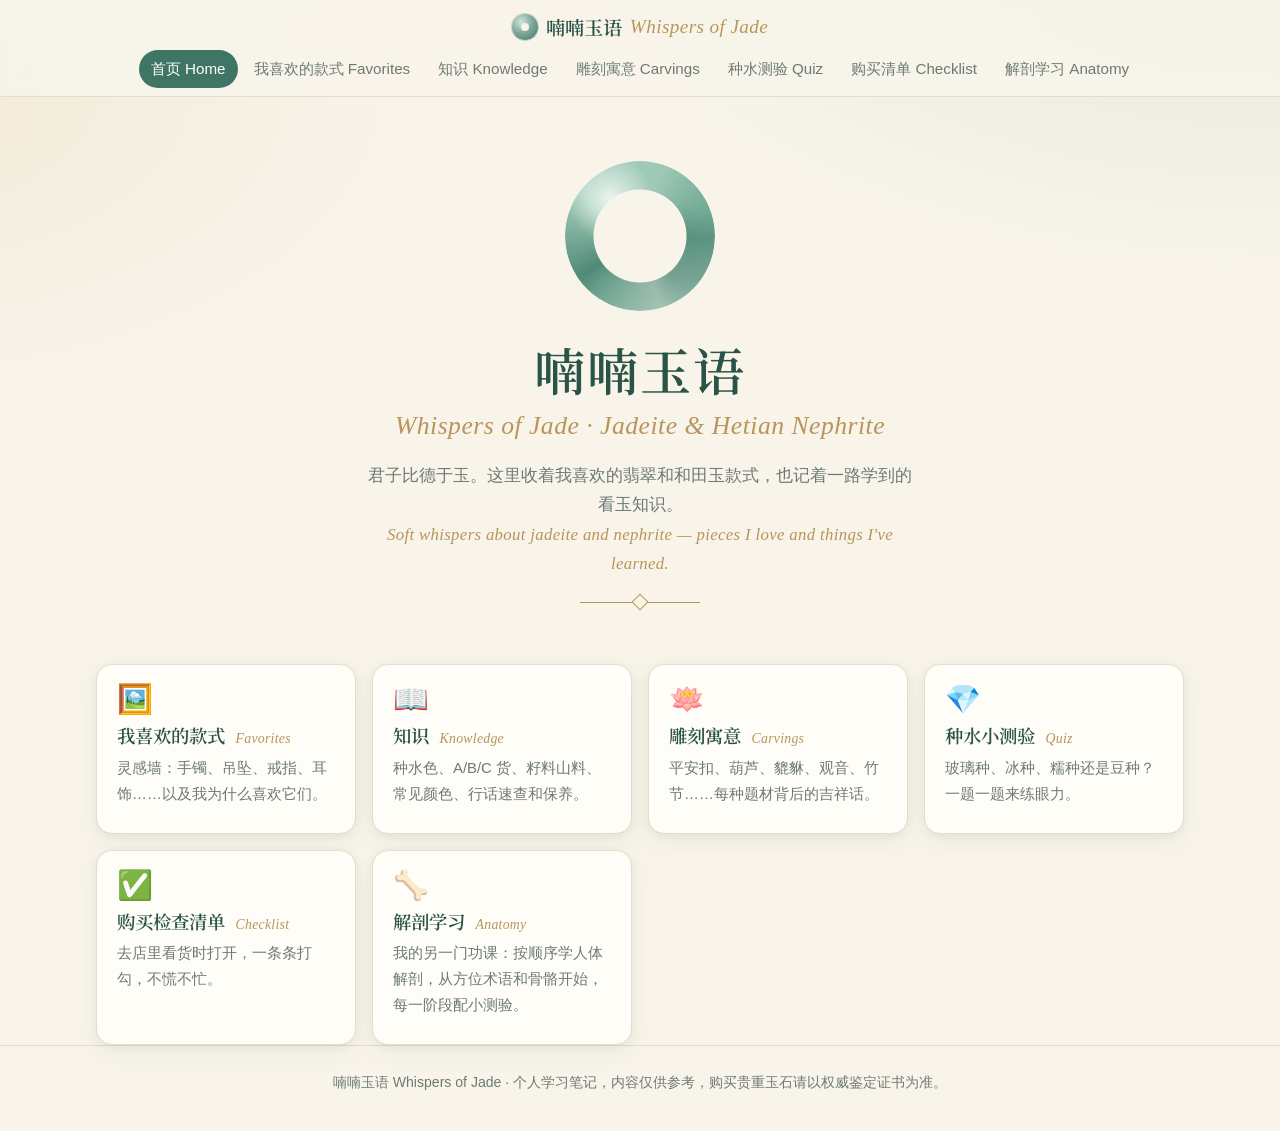
==== commit a96ba8fe: "Add anatomy learning section (roadmap, stage 0 terms, stage 1 bones) - anatomy.html: 8-stage learnin" ====
--- a/index.html
+++ b/index.html
@@ -16,82 +16,55 @@
   <div class="wrap">
     <a class="logo" href="index.html"><span class="logo-mark"></span>喃喃玉语 <span class="en">Whispers of Jade</span></a>
     <nav class="nav">
-      <a href="index.html" class="active">首页</a>
-      <a href="styles.html">我喜欢的款式</a>
-      <a href="knowledge.html">知识</a>
-      <a href="carving.html">雕刻寓意</a>
-      <a href="quiz.html">种水测验</a>
-      <a href="checklist.html">购买清单</a>
+      <a href="index.html" class="active">首页 Home</a>
+      <a href="styles.html">我喜欢的款式 Favorites</a>
+      <a href="knowledge.html">知识 Knowledge</a>
+      <a href="carving.html">雕刻寓意 Carvings</a>
+      <a href="quiz.html">种水测验 Quiz</a>
+      <a href="checklist.html">购买清单 Checklist</a>
+      <a href="anatomy.html">解剖学习 Anatomy</a>
     </nav>
   </div>
 </header>
 
 <main class="wrap">
   <section class="home-hero">
-    <h1>喃喃玉语<span class="en">Whispers of Jade</span></h1>
-    <p>一边是翡翠的通透清亮，一边是和田玉的温润含蓄。<br>这里收着我喜欢的款式，也记着一路学到的看玉知识。</p>
+    <div class="bangle" aria-hidden="true"></div>
+    <h1>喃喃玉语<span class="en">Whispers of Jade · Jadeite &amp; Hetian Nephrite</span></h1>
+    <p>君子比德于玉。这里收着我喜欢的翡翠和和田玉款式，也记着一路学到的看玉知识。<br><span class="en">Soft whispers about jadeite and nephrite — pieces I love and things I've learned.</span></p>
     <div class="divider"></div>
   </section>
 
-  <section class="split">
-    <div class="side fc">
-      <div class="stone" aria-hidden="true"></div>
-      <h2>翡翠</h2>
-      <div class="sub">Jadeite</div>
-      <div class="motto">通透 · 清亮 · 灵动</div>
-      <div class="beads">
-        <a class="bead" href="knowledge.html#c-diwanglv"><i style="background:#0f8a4a"></i>帝王绿</a>
-        <a class="bead" href="knowledge.html#c-yanglv"><i style="background:#3fae52"></i>阳绿</a>
-        <a class="bead" href="knowledge.html#c-qingshui"><i style="background:#a9d8c0"></i>晴水</a>
-        <a class="bead" href="knowledge.html#c-ziluolan"><i style="background:#b9a2d6"></i>紫罗兰</a>
-        <a class="bead" href="knowledge.html#c-huangfei"><i style="background:#d9a441"></i>黄翡</a>
-        <a class="bead" href="knowledge.html#c-huangfei"><i style="background:#b8543a"></i>红翡</a>
-        <a class="bead" href="knowledge.html#c-baibing"><i style="background:#e9f1ee"></i>白冰</a>
-        <a class="bead" href="knowledge.html#c-mocui"><i style="background:#1d2a24"></i>墨翠</a>
-      </div>
-      <nav class="side-links">
-        <a href="styles.html?type=翡翠">我喜欢的翡翠</a>
-        <a href="knowledge.html#fc-zhong">种 · 水 · 色</a>
-        <a href="knowledge.html#fc-abc">A货 B货 C货</a>
-        <a href="knowledge.html#fc-colors">常见颜色</a>
-      </nav>
-    </div>
-    <div class="side ht">
-      <div class="stone" aria-hidden="true"></div>
-      <h2>和田玉</h2>
-      <div class="sub">Hetian Nephrite</div>
-      <div class="motto">温润 · 含蓄 · 内敛</div>
-      <div class="beads">
-        <a class="bead" href="knowledge.html#c-baiyu"><i style="background:#f6f2e6"></i>羊脂白</a>
-        <a class="bead" href="knowledge.html#c-qingbai"><i style="background:#dfe3d4"></i>青白玉</a>
-        <a class="bead" href="knowledge.html#c-qingyu"><i style="background:#8a9a86"></i>青玉</a>
-        <a class="bead" href="knowledge.html#c-biyu"><i style="background:#3f6b45"></i>碧玉</a>
-        <a class="bead" href="knowledge.html#c-moyu"><i style="background:#2b2b2b"></i>墨玉</a>
-        <a class="bead" href="knowledge.html#c-tangyu"><i style="background:#a8633c"></i>糖玉</a>
-        <a class="bead" href="knowledge.html#c-huangyu"><i style="background:#e3cf8f"></i>黄玉</a>
-        <a class="bead" href="knowledge.html#c-yanqing"><i style="background:#8c8494"></i>烟青</a>
-      </div>
-      <nav class="side-links">
-        <a href="styles.html?type=和田玉">我喜欢的和田玉</a>
-        <a href="knowledge.html#ht-types">籽料 · 山料 · 山流水</a>
-        <a href="knowledge.html#ht-colors">常见颜色</a>
-        <a href="knowledge.html#ht-origin">主要产地</a>
-      </nav>
-    </div>
-  </section>
-
-  <div class="home-more">
+  <div class="home-grid">
+    <a class="card" href="styles.html">
+      <div class="icon">🖼️</div>
+      <h3>我喜欢的款式 <span class="en">Favorites</span></h3>
+      <p>灵感墙：手镯、吊坠、戒指、耳饰……以及我为什么喜欢它们。</p>
+    </a>
+    <a class="card" href="knowledge.html">
+      <div class="icon">📖</div>
+      <h3>知识 <span class="en">Knowledge</span></h3>
+      <p>种水色、A/B/C 货、籽料山料、常见颜色、行话速查和保养。</p>
+    </a>
     <a class="card" href="carving.html">
-      <h3>雕刻寓意</h3>
-      <p>平安扣、葫芦、貔貅、观音……每种题材背后的吉祥话。</p>
+      <div class="icon">🪷</div>
+      <h3>雕刻寓意 <span class="en">Carvings</span></h3>
+      <p>平安扣、葫芦、貔貅、观音、竹节……每种题材背后的吉祥话。</p>
     </a>
     <a class="card" href="quiz.html">
-      <h3>种水小测验</h3>
-      <p>玻璃种、冰种、糯种还是豆种？来练练眼力。</p>
+      <div class="icon">💎</div>
+      <h3>种水小测验 <span class="en">Quiz</span></h3>
+      <p>玻璃种、冰种、糯种还是豆种？一题一题来练眼力。</p>
     </a>
     <a class="card" href="checklist.html">
-      <h3>购买清单</h3>
-      <p>去店里看货时打开，一条条打勾。</p>
+      <div class="icon">✅</div>
+      <h3>购买检查清单 <span class="en">Checklist</span></h3>
+      <p>去店里看货时打开，一条条打勾，不慌不忙。</p>
+    </a>
+    <a class="card" href="anatomy.html">
+      <div class="icon">🦴</div>
+      <h3>解剖学习 <span class="en">Anatomy</span></h3>
+      <p>我的另一门功课：按顺序学人体解剖，从方位术语和骨骼开始，每一阶段配小测验。</p>
     </a>
   </div>
 </main>
--- a/css/style.css
+++ b/css/style.css
@@ -1,21 +1,20 @@
 /* ===== 玉石小站 · 全站样式 ===== */
 :root {
-  /* 配色：豆青（翡翠）+ 羊脂白（和田玉）+ 古铜金点缀 */
-  --jade: #5d8b77;        /* 豆青 主色 */
-  --jade-deep: #46705f;   /* 深豆青：标题 */
-  --jade-soft: #9cc4b1;   /* 浅豆青 */
-  --jade-mist: #e8f1ec;   /* 极淡豆青 */
-  --ivory: #fbf8f1;       /* 羊脂白 背景 */
-  --paper: #fffefa;       /* 卡片 */
-  --gold: #a67a2e;        /* 古铜金 */
-  --gold-soft: #eadcbe;
-  --ink: #2c3a33;         /* 正文 */
-  --muted: #6d7a72;
-  --line: #e6dcc6;
+  --jade: #3f7565;        /* 青绿 主色 */
+  --jade-deep: #2a5447;
+  --jade-soft: #7fa99a;
+  --jade-mist: #e3eee8;   /* 很淡的青 */
+  --ivory: #f8f4ea;       /* 米白 背景 */
+  --paper: #fffdf8;       /* 卡片 */
+  --gold: #b8955a;        /* 淡金 */
+  --gold-soft: #e9dcc0;
+  --ink: #2f3a36;         /* 正文 */
+  --muted: #6d7a74;
+  --line: #e4ddcc;
   --ok: #3f8a5f;
   --bad: #b5584a;
   --radius: 16px;
-  --shadow: 0 2px 10px rgba(60, 80, 70, .05), 0 8px 24px rgba(60, 80, 70, .05);
+  --shadow: 0 2px 10px rgba(47, 58, 54, .06), 0 8px 24px rgba(47, 58, 54, .05);
   --serif: "Noto Serif SC", "Songti SC", "STSong", "SimSun", serif;
   --sans: -apple-system, BlinkMacSystemFont, "PingFang SC", "Hiragino Sans GB", "Microsoft YaHei", "Noto Sans SC", sans-serif;
 }
@@ -25,6 +24,10 @@
 body {
   margin: 0;
   background: var(--ivory);
+  background-image:
+    radial-gradient(1200px 600px at 100% -10%, rgba(127, 169, 154, .18), transparent 60%),
+    radial-gradient(900px 500px at -10% 10%, rgba(233, 220, 192, .45), transparent 60%);
+  background-attachment: fixed;
   color: var(--ink);
   font-family: var(--sans);
   font-size: 16px;
@@ -46,7 +49,7 @@
 /* ===== 顶部导航 ===== */
 .site-header {
   position: sticky; top: 0; z-index: 50;
-  background: rgba(255, 254, 250, .92);
+  background: rgba(248, 244, 234, .9);
   backdrop-filter: blur(10px); -webkit-backdrop-filter: blur(10px);
   border-bottom: 1px solid var(--line);
 }
@@ -71,7 +74,7 @@
   padding: 6px 12px; border-radius: 999px; font-size: .95rem; transition: .2s;
 }
 .nav a:hover { color: var(--jade-deep); background: var(--jade-mist); }
-.nav a.active { color: #fff; background: linear-gradient(180deg, #6f9f8a, #557f6d); }
+.nav a.active { color: #fff; background: var(--jade); }
 
 @media (max-width: 760px) {
   .nav { -webkit-mask-image: linear-gradient(90deg, #000 85%, transparent); mask-image: linear-gradient(90deg, #000 85%, transparent); }
@@ -128,84 +131,28 @@
 }
 
 /* ===== 首页 ===== */
-.home-hero { text-align: center; padding: 48px 0 28px; }
-.home-hero h1 {
-  font-size: clamp(2.2rem, 7vw, 3.4rem); letter-spacing: .15em; margin: 0;
-  background: linear-gradient(180deg, #6f9f8a, #46705f); -webkit-background-clip: text; background-clip: text; color: transparent;
-}
-.home-hero h1 .en { -webkit-text-fill-color: var(--gold); letter-spacing: .02em; }
+.home-hero { text-align: center; padding: 64px 0 32px; }
+.home-hero h1 { font-size: clamp(2rem, 6vw, 3.2rem); }
 .home-hero p { color: var(--muted); max-width: 560px; margin: 1em auto 0; font-size: 1.05rem; }
-
-.split {
-  display: grid; grid-template-columns: 1fr 1fr; border-radius: 20px; overflow: hidden;
-  box-shadow: 0 14px 44px rgba(60, 100, 80, .12);
-}
-.side { position: relative; padding: 44px 28px 36px; text-align: center; }
-.side.fc {
-  background: radial-gradient(380px 300px at 50% 28%, rgba(240, 252, 246, .35), transparent 70%),
-              linear-gradient(160deg, #9cc4b1, #86b39f 55%, #76a28f);
-  color: #23413a;
-}
-.side.ht {
-  background: radial-gradient(380px 300px at 50% 28%, rgba(225, 200, 150, .28), transparent 70%),
-              linear-gradient(160deg, #fffefa, #f8f2e4);
-}
-.side .stone { width: 150px; height: 150px; margin: 0 auto 22px; border-radius: 50%; }
-.fc .stone {
-  background: radial-gradient(circle at 30% 25%, rgba(255,255,255,.9), transparent 25%),
-              conic-gradient(from 30deg, #a9d9c0, #e4f5ec, #7fc3a2, #f4fbf7, #a9d9c0);
-  -webkit-mask: radial-gradient(circle, transparent 45px, #000 46px); mask: radial-gradient(circle, transparent 45px, #000 46px);
-  box-shadow: 0 0 40px rgba(220, 245, 232, .45);
+.bangle {
+  width: 150px; height: 150px; margin: 0 auto 24px; border-radius: 50%;
+  background:
+    radial-gradient(circle at 30% 25%, rgba(255,255,255,.75), transparent 28%),
+    radial-gradient(circle at 70% 75%, rgba(42,84,71,.35), transparent 45%),
+    conic-gradient(from 20deg, #9cc8b5, #5f9a86, #bcdccd, #4f8a76, #a9d1c0, #9cc8b5);
+  -webkit-mask: radial-gradient(circle, transparent 46px, #000 47px);
+          mask: radial-gradient(circle, transparent 46px, #000 47px);
+  box-shadow: 0 10px 30px rgba(63,117,101,.25);
   animation: float 6s ease-in-out infinite;
 }
-.ht .stone {
-  border-radius: 48% 52% 46% 54% / 55% 45% 55% 45%;
-  background: radial-gradient(circle at 32% 28%, #fff, #f4ecd9 35%, #e2d4b4 75%, #c7a878);
-  box-shadow: 0 10px 34px rgba(150, 110, 50, .28), inset -10px -14px 24px rgba(160, 120, 70, .35);
-  animation: float 6s ease-in-out infinite 1.5s;
-}
 @keyframes float { 50% { transform: translateY(-6px); } }
-@media (prefers-reduced-motion: reduce) { .side .stone { animation: none; } }
-.side h2 {
-  font-size: 2rem; margin: 0; letter-spacing: .2em; border: none; padding: 0;
-  background: linear-gradient(180deg, #b58838, #7a5a22); -webkit-background-clip: text; background-clip: text; color: transparent;
-}
-.fc h2 { background-image: linear-gradient(180deg, #8a6a2c, #6e521f); }
-.side .sub { font-family: Georgia, serif; font-style: italic; margin-top: 2px; color: var(--muted); }
-.fc .sub { color: #2f5247; }
-.side .motto { font-family: var(--serif); letter-spacing: .1em; margin: 12px 0 20px; color: var(--gold); }
-.fc .motto { color: #6e521f; }
-
-.beads { display: grid; grid-template-columns: repeat(4, 58px); justify-content: center; gap: 10px 12px; margin: 0 auto 24px; }
-.bead { display: flex; flex-direction: column; align-items: center; gap: 5px; font-size: .78rem; color: var(--muted); text-decoration: none; }
-.fc .bead { color: #2f5247; }
-.bead i {
-  width: 30px; height: 30px; border-radius: 50%; transition: transform .2s;
-  box-shadow: inset -4px -5px 8px rgba(0,0,0,.3), inset 4px 5px 8px rgba(255,255,255,.5), 0 2px 6px rgba(0,0,0,.12);
-}
-.bead:hover i { transform: scale(1.15); }
-
-.side-links { display: grid; gap: 10px; max-width: 300px; margin: 0 auto; }
-.side-links a {
-  display: flex; justify-content: space-between; padding: 11px 16px; border-radius: 10px; text-decoration: none;
-  background: #fff; border: 1px solid #e3d3b0; color: var(--ink); transition: .2s;
-}
-.side-links a::after { content: "→"; color: var(--gold); }
-.side-links a:hover { transform: translateX(3px); }
-.fc .side-links a { background: rgba(255,255,255,.55); border-color: rgba(255,255,255,.8); color: #23413a; }
-.fc .side-links a::after { color: #8a6a2c; }
-
-.home-more { display: grid; grid-template-columns: repeat(3, 1fr); gap: 14px; margin-top: 22px; }
-.home-more a { text-decoration: none; color: inherit; transition: .25s; display: block; }
-.home-more a:hover { transform: translateY(-3px); border-color: var(--jade-soft); }
-.home-more h3 { margin: 0 0 4px; color: var(--jade-deep); }
-.home-more p { margin: 0; color: var(--muted); font-size: .92rem; }
-
-@media (max-width: 760px) {
-  .split { grid-template-columns: 1fr; }
-  .side { padding: 34px 18px 30px; }
-  .home-more { grid-template-columns: 1fr; }
-}
+@media (prefers-reduced-motion: reduce) { .bangle { animation: none; } }
+.home-grid { display: grid; grid-template-columns: repeat(auto-fit, minmax(220px, 1fr)); gap: 16px; margin-top: 24px; }
+.home-grid a { text-decoration: none; color: inherit; transition: .25s; display: block; }
+.home-grid a:hover { transform: translateY(-3px); border-color: var(--jade-soft); }
+.home-grid .icon { font-size: 1.8rem; line-height: 1; }
+.home-grid h3 { margin: .5em 0 .2em; }
+.home-grid p { margin: 0; color: var(--muted); font-size: .93rem; }
 
 /* ===== 灵感墙 ===== */
 .filters { display: grid; gap: 12px; margin: 24px 0; }
@@ -257,10 +204,6 @@
 .toc a { text-decoration: none; }
 .section { scroll-margin-top: 110px; }
 .section > h2 { border-bottom: 1px solid var(--line); padding-bottom: .4em; }
-.section.is-fc > h2 { border-bottom: 3px solid var(--jade-soft); }
-.section.is-ht > h2 { border-bottom: 3px solid var(--gold-soft); color: #7a5a22; }
-.swatch { scroll-margin-top: 120px; }
-.swatch:target { box-shadow: 0 0 0 2px var(--jade-soft), var(--shadow); }
 .grid2 { display: grid; grid-template-columns: repeat(auto-fit, minmax(260px, 1fr)); gap: 16px; }
 .grid3 { display: grid; grid-template-columns: repeat(auto-fit, minmax(220px, 1fr)); gap: 16px; }
 .card h3:first-child, .card h4:first-child { margin-top: 0; }
@@ -372,6 +315,118 @@
 .check-item .t small { color: var(--muted); font-size: .88rem; line-height: 1.6; display: block; }
 .check-item input:checked ~ .t b { color: var(--muted); text-decoration: line-through; text-decoration-color: var(--jade-soft); }
 
+/* ===== 解剖学习 ===== */
+.sub-nav { display: flex; flex-wrap: wrap; gap: 8px; justify-content: center; margin: 20px 0 4px; }
+.sub-nav a { text-decoration: none; }
+.disclaimer { font-size: .9rem; }
+
+/* 学习路线 */
+.stages { display: grid; gap: 14px; margin-top: 16px; }
+.stage { display: grid; grid-template-columns: 56px 1fr; gap: 16px; align-items: start; transition: border-color .2s; }
+.stage-no {
+  width: 56px; height: 56px; border-radius: 50%; display: flex; align-items: center; justify-content: center;
+  font-family: var(--serif); font-size: 1.5rem; color: var(--jade-deep);
+  background: radial-gradient(circle at 35% 30%, #f1f8f4, var(--jade-mist) 60%, #cfe2d8);
+  box-shadow: inset 0 0 0 1px rgba(63,117,101,.15);
+}
+.stage.soon .stage-no { color: var(--muted); background: radial-gradient(circle at 35% 30%, #fbf8f1, #efe9dc 70%); }
+.stage.done { border-color: var(--jade-soft); }
+.stage.done .stage-no { color: #fff; background: radial-gradient(circle at 35% 30%, var(--jade-soft), var(--jade) 80%); }
+.stage h3 { margin: 0 0 .3em; }
+.stage p { margin: .15em 0; font-size: .95rem; }
+.stage p b { color: var(--jade-deep); font-weight: 600; }
+.stage-foot { display: flex; align-items: center; justify-content: space-between; gap: 10px; flex-wrap: wrap; margin-top: 10px; }
+.stage-foot .check-item { padding: 6px 10px; margin-left: -10px; align-items: center; }
+.stage-foot .check-item .box { margin-top: 0; }
+.stage-foot .check-item input:checked ~ .t b { text-decoration: none; color: var(--jade); }
+@media (max-width: 520px) {
+  .stage { grid-template-columns: 1fr; gap: 8px; }
+  .stage-no { width: 44px; height: 44px; font-size: 1.2rem; }
+}
+
+/* 骨骼图 */
+.sk {
+  --bone: #f3ebd9; --bone-far: #e3d8c0; --bone-edge: #a39374; --bone-hole: #8d7f66; --cart: #d8e7ec;
+  display: block; width: 100%; height: auto; margin: 0 auto; -webkit-tap-highlight-color: transparent;
+}
+.sk .b { cursor: pointer; transition: opacity .25s; }
+.sk .e > * { fill: var(--bone-edge); stroke: var(--bone-edge); stroke-width: 2.4px; stroke-linejoin: round; stroke-linecap: round; }
+.sk .f > * { fill: var(--bone); }
+.sk .f.far > * { fill: var(--bone-far); }
+.sk .f.cart > * { fill: var(--cart); }
+.sk .e > .s, .sk .f > .s { fill: none; stroke-linecap: round; stroke-linejoin: round; }
+.sk .f > .s { stroke: var(--bone); }
+.sk .f.far > .s { stroke: var(--bone-far); }
+.sk .f.cart > .s { stroke: var(--cart); }
+.sk.z-head .e > :not(.s), .sk.z-pelvis .e > :not(.s) { stroke-width: 1.6px; }
+.sk.z-hand .e > :not(.s) { stroke-width: 1.2px; }
+.sk.z-foot .e > :not(.s) { stroke-width: 1px; }
+.sk .d { pointer-events: none; }
+.sk .d .hole, .sk .d.hole, .sk .d .hole * { fill: var(--bone-hole); }
+.sk .d .ln { fill: none; stroke: var(--bone-edge); stroke-width: .8px; stroke-linecap: round; }
+.sk .top { pointer-events: none; }
+@media (hover: hover) { .sk .b:hover { --bone: #fffaf0; --bone-far: #f1e9d8; --bone-edge: #6f9c8b; } }
+.sk .b.on { --bone: #a7d3c1; --bone-far: #93c3af; --bone-edge: #2a5447; --cart: #cfe9de; --bone-hole: #2a5447; }
+.sk.sel .b:not(.on) { opacity: .32; }
+
+.explore { display: grid; grid-template-columns: minmax(240px, 360px) 1fr; gap: 20px; align-items: start; margin-top: 16px; }
+.sk-figure { position: sticky; top: 104px; padding: 14px 14px 10px; }
+.sk-figure .sk { max-height: calc(100vh - 190px); }
+.sk-cap { text-align: center; font-size: .92rem; color: var(--muted); margin-top: 8px; min-height: 1.6em; }
+.sk-cap b { color: var(--jade-deep); font-family: var(--serif); }
+.sk-cap .en { font-size: .9em; }
+.sk-info { min-height: 220px; }
+.sk-info .tags { display: flex; gap: 6px; flex-wrap: wrap; }
+.sk-info h3 { margin: .4em 0 .1em; font-size: 1.4rem; }
+.sk-info h4 { margin: 1.1em 0 .2em; font-size: .95rem; color: var(--gold); font-family: var(--serif); }
+.sk-info p { margin: .2em 0; }
+.sk-short { color: var(--jade-deep); font-family: var(--serif); }
+.sk-empty { color: var(--muted); text-align: center; padding: 50px 10px; }
+.tip { margin-top: 14px; font-size: .93rem; color: #6b5530; background: #f3ead6; border-radius: 10px; padding: 10px 14px; }
+.sk-list { display: grid; gap: 10px; margin-top: 16px; }
+.sk-group { display: flex; gap: 12px; align-items: baseline; }
+.sk-group .label { flex: none; width: 4em; color: var(--muted); font-size: .9rem; }
+@media (max-width: 760px) {
+  .explore { grid-template-columns: 1fr; gap: 12px; }
+  .sk-figure { top: 92px; z-index: 5; padding: 8px 8px 4px; }
+  .sk-figure .sk { max-height: 38vh; }
+  .sk-cap { margin-top: 2px; font-size: .85rem; }
+  .sk-group { flex-direction: column; gap: 6px; }
+}
+
+.q-sk { background: #fbf8f1; border-radius: 14px; padding: 10px; margin: 8px 0 16px; }
+.q-sk .sk { height: 300px; }
+.q-sk .sk .b { cursor: default; }
+
+/* 方位术语 */
+.pose { display: grid; grid-template-columns: minmax(200px, 300px) 1fr; gap: 20px; align-items: center; margin-top: 16px; }
+.pose ul { margin: 0; padding-left: 1.2em; }
+.pose li { margin: .3em 0; }
+@media (max-width: 640px) { .pose { grid-template-columns: 1fr; } .pose .fig { max-width: 240px; margin: 0 auto; } }
+.term-view { display: grid; grid-template-columns: minmax(220px, 340px) 1fr; gap: 20px; align-items: start; margin-top: 14px; }
+.term-view .fig { padding: 10px; }
+.term-view .fig svg { display: block; width: 100%; height: auto; max-height: 62vh; }
+.term-text h3 { margin: 0 0 .1em; font-size: 1.4rem; }
+.term-text h4 { margin: 1em 0 .2em; font-size: .95rem; color: var(--gold); font-family: var(--serif); }
+.term-text p { margin: .2em 0; }
+@media (max-width: 640px) { .term-view { grid-template-columns: 1fr; } .term-view .fig svg { max-height: 44vh; } }
+.fig-sil .e > * { fill: var(--jade-soft); stroke: var(--jade-soft); stroke-width: 3px; stroke-linejoin: round; }
+.fig-sil .f > * { fill: var(--jade-mist); }
+.fig-sil .f.a > * { fill: #b9d7ca; }
+.fig-sil .f.b > * { fill: #efe2c3; }
+.fig-sil .arrow { stroke: var(--gold); stroke-width: 2.6px; fill: none; stroke-linecap: round; }
+.fig-sil .guide { stroke: var(--jade); stroke-width: 1.6px; stroke-dasharray: 6 5; fill: none; }
+.fig-sil .cut { stroke: #b5584a; stroke-width: 2.4px; stroke-dasharray: 8 5; fill: none; }
+.fig-sil text { font-family: var(--sans); fill: var(--ink); paint-order: stroke; stroke: var(--paper); stroke-width: 4px; stroke-linejoin: round; font-weight: 600; }
+.fig-sil text.en2 { font-family: Georgia, serif; font-style: italic; font-weight: 400; fill: var(--gold); }
+.fig-sil .ah { fill: var(--gold); }
+.fig-sil .bn-e > * { fill: #a39374; stroke: #a39374; stroke-width: 3px; }
+.fig-sil .bn-f > * { fill: #f3ebd9; }
+.planes .card { text-align: center; }
+.planes svg { display: block; width: 100%; max-width: 200px; height: auto; margin: 0 auto 6px; }
+.planes h3 { margin: .2em 0; }
+.planes p { text-align: left; font-size: .93rem; }
+
 /* ===== 页脚 ===== */
 .site-footer { border-top: 1px solid var(--line); padding: 24px 0 36px; color: var(--muted); font-size: .88rem; text-align: center; }
 
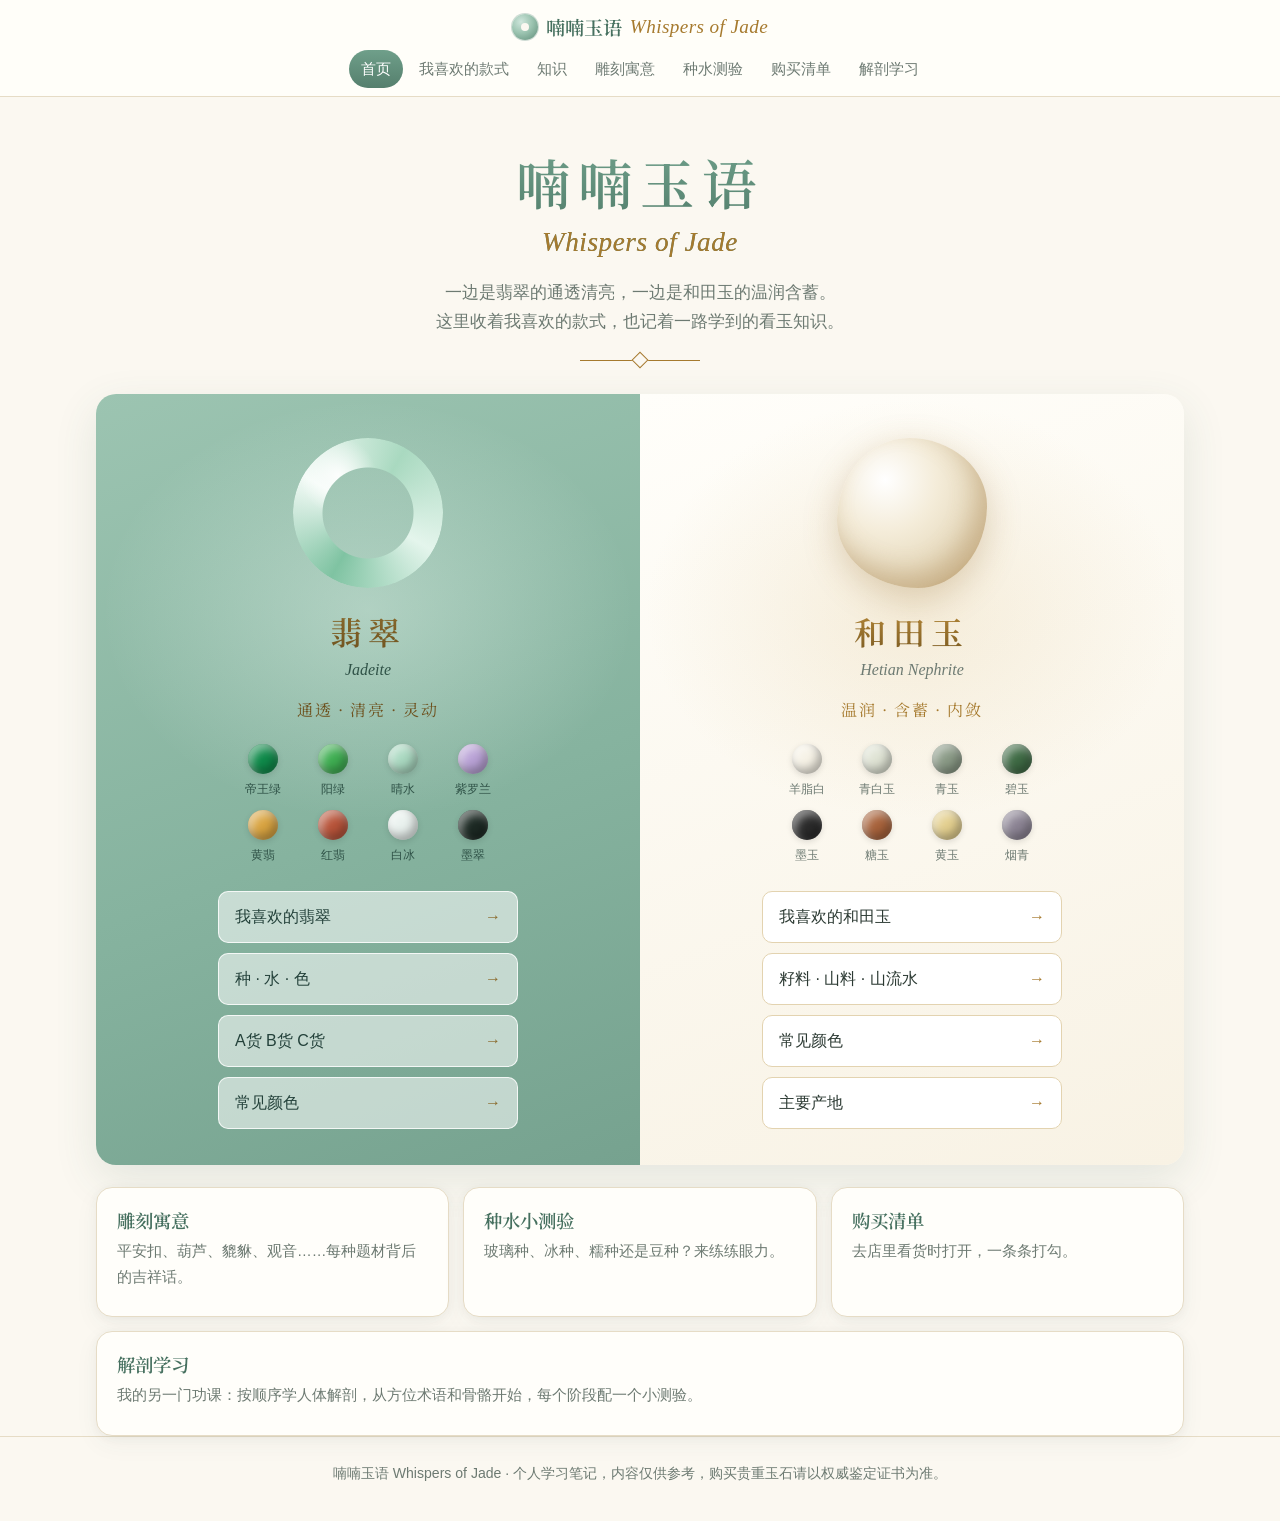
==== commit acf151c1: "Merge main (豆青 restyle) into anatomy branch Resolve nav conflicts by taking main's shorter labels an" ====
--- a/index.html
+++ b/index.html
@@ -16,55 +16,87 @@
   <div class="wrap">
     <a class="logo" href="index.html"><span class="logo-mark"></span>喃喃玉语 <span class="en">Whispers of Jade</span></a>
     <nav class="nav">
-      <a href="index.html" class="active">首页 Home</a>
-      <a href="styles.html">我喜欢的款式 Favorites</a>
-      <a href="knowledge.html">知识 Knowledge</a>
-      <a href="carving.html">雕刻寓意 Carvings</a>
-      <a href="quiz.html">种水测验 Quiz</a>
-      <a href="checklist.html">购买清单 Checklist</a>
-      <a href="anatomy.html">解剖学习 Anatomy</a>
+      <a href="index.html" class="active">首页</a>
+      <a href="styles.html">我喜欢的款式</a>
+      <a href="knowledge.html">知识</a>
+      <a href="carving.html">雕刻寓意</a>
+      <a href="quiz.html">种水测验</a>
+      <a href="checklist.html">购买清单</a>
+      <a href="anatomy.html">解剖学习</a>
     </nav>
   </div>
 </header>
 
 <main class="wrap">
   <section class="home-hero">
-    <div class="bangle" aria-hidden="true"></div>
-    <h1>喃喃玉语<span class="en">Whispers of Jade · Jadeite &amp; Hetian Nephrite</span></h1>
-    <p>君子比德于玉。这里收着我喜欢的翡翠和和田玉款式，也记着一路学到的看玉知识。<br><span class="en">Soft whispers about jadeite and nephrite — pieces I love and things I've learned.</span></p>
+    <h1>喃喃玉语<span class="en">Whispers of Jade</span></h1>
+    <p>一边是翡翠的通透清亮，一边是和田玉的温润含蓄。<br>这里收着我喜欢的款式，也记着一路学到的看玉知识。</p>
     <div class="divider"></div>
   </section>
 
-  <div class="home-grid">
-    <a class="card" href="styles.html">
-      <div class="icon">🖼️</div>
-      <h3>我喜欢的款式 <span class="en">Favorites</span></h3>
-      <p>灵感墙：手镯、吊坠、戒指、耳饰……以及我为什么喜欢它们。</p>
-    </a>
-    <a class="card" href="knowledge.html">
-      <div class="icon">📖</div>
-      <h3>知识 <span class="en">Knowledge</span></h3>
-      <p>种水色、A/B/C 货、籽料山料、常见颜色、行话速查和保养。</p>
-    </a>
+  <section class="split">
+    <div class="side fc">
+      <div class="stone" aria-hidden="true"></div>
+      <h2>翡翠</h2>
+      <div class="sub">Jadeite</div>
+      <div class="motto">通透 · 清亮 · 灵动</div>
+      <div class="beads">
+        <a class="bead" href="knowledge.html#c-diwanglv"><i style="background:#0f8a4a"></i>帝王绿</a>
+        <a class="bead" href="knowledge.html#c-yanglv"><i style="background:#3fae52"></i>阳绿</a>
+        <a class="bead" href="knowledge.html#c-qingshui"><i style="background:#a9d8c0"></i>晴水</a>
+        <a class="bead" href="knowledge.html#c-ziluolan"><i style="background:#b9a2d6"></i>紫罗兰</a>
+        <a class="bead" href="knowledge.html#c-huangfei"><i style="background:#d9a441"></i>黄翡</a>
+        <a class="bead" href="knowledge.html#c-huangfei"><i style="background:#b8543a"></i>红翡</a>
+        <a class="bead" href="knowledge.html#c-baibing"><i style="background:#e9f1ee"></i>白冰</a>
+        <a class="bead" href="knowledge.html#c-mocui"><i style="background:#1d2a24"></i>墨翠</a>
+      </div>
+      <nav class="side-links">
+        <a href="styles.html?type=翡翠">我喜欢的翡翠</a>
+        <a href="knowledge.html#fc-zhong">种 · 水 · 色</a>
+        <a href="knowledge.html#fc-abc">A货 B货 C货</a>
+        <a href="knowledge.html#fc-colors">常见颜色</a>
+      </nav>
+    </div>
+    <div class="side ht">
+      <div class="stone" aria-hidden="true"></div>
+      <h2>和田玉</h2>
+      <div class="sub">Hetian Nephrite</div>
+      <div class="motto">温润 · 含蓄 · 内敛</div>
+      <div class="beads">
+        <a class="bead" href="knowledge.html#c-baiyu"><i style="background:#f6f2e6"></i>羊脂白</a>
+        <a class="bead" href="knowledge.html#c-qingbai"><i style="background:#dfe3d4"></i>青白玉</a>
+        <a class="bead" href="knowledge.html#c-qingyu"><i style="background:#8a9a86"></i>青玉</a>
+        <a class="bead" href="knowledge.html#c-biyu"><i style="background:#3f6b45"></i>碧玉</a>
+        <a class="bead" href="knowledge.html#c-moyu"><i style="background:#2b2b2b"></i>墨玉</a>
+        <a class="bead" href="knowledge.html#c-tangyu"><i style="background:#a8633c"></i>糖玉</a>
+        <a class="bead" href="knowledge.html#c-huangyu"><i style="background:#e3cf8f"></i>黄玉</a>
+        <a class="bead" href="knowledge.html#c-yanqing"><i style="background:#8c8494"></i>烟青</a>
+      </div>
+      <nav class="side-links">
+        <a href="styles.html?type=和田玉">我喜欢的和田玉</a>
+        <a href="knowledge.html#ht-types">籽料 · 山料 · 山流水</a>
+        <a href="knowledge.html#ht-colors">常见颜色</a>
+        <a href="knowledge.html#ht-origin">主要产地</a>
+      </nav>
+    </div>
+  </section>
+
+  <div class="home-more">
     <a class="card" href="carving.html">
-      <div class="icon">🪷</div>
-      <h3>雕刻寓意 <span class="en">Carvings</span></h3>
-      <p>平安扣、葫芦、貔貅、观音、竹节……每种题材背后的吉祥话。</p>
+      <h3>雕刻寓意</h3>
+      <p>平安扣、葫芦、貔貅、观音……每种题材背后的吉祥话。</p>
     </a>
     <a class="card" href="quiz.html">
-      <div class="icon">💎</div>
-      <h3>种水小测验 <span class="en">Quiz</span></h3>
-      <p>玻璃种、冰种、糯种还是豆种？一题一题来练眼力。</p>
+      <h3>种水小测验</h3>
+      <p>玻璃种、冰种、糯种还是豆种？来练练眼力。</p>
     </a>
     <a class="card" href="checklist.html">
-      <div class="icon">✅</div>
-      <h3>购买检查清单 <span class="en">Checklist</span></h3>
-      <p>去店里看货时打开，一条条打勾，不慌不忙。</p>
+      <h3>购买清单</h3>
+      <p>去店里看货时打开，一条条打勾。</p>
     </a>
-    <a class="card" href="anatomy.html">
-      <div class="icon">🦴</div>
-      <h3>解剖学习 <span class="en">Anatomy</span></h3>
-      <p>我的另一门功课：按顺序学人体解剖，从方位术语和骨骼开始，每一阶段配小测验。</p>
+    <a class="card wide" href="anatomy.html">
+      <h3>解剖学习</h3>
+      <p>我的另一门功课：按顺序学人体解剖，从方位术语和骨骼开始，每个阶段配一个小测验。</p>
     </a>
   </div>
 </main>
--- a/css/style.css
+++ b/css/style.css
@@ -1,20 +1,21 @@
 /* ===== 玉石小站 · 全站样式 ===== */
 :root {
-  --jade: #3f7565;        /* 青绿 主色 */
-  --jade-deep: #2a5447;
-  --jade-soft: #7fa99a;
-  --jade-mist: #e3eee8;   /* 很淡的青 */
-  --ivory: #f8f4ea;       /* 米白 背景 */
-  --paper: #fffdf8;       /* 卡片 */
-  --gold: #b8955a;        /* 淡金 */
-  --gold-soft: #e9dcc0;
-  --ink: #2f3a36;         /* 正文 */
-  --muted: #6d7a74;
-  --line: #e4ddcc;
+  /* 配色：豆青（翡翠）+ 羊脂白（和田玉）+ 古铜金点缀 */
+  --jade: #5d8b77;        /* 豆青 主色 */
+  --jade-deep: #46705f;   /* 深豆青：标题 */
+  --jade-soft: #9cc4b1;   /* 浅豆青 */
+  --jade-mist: #e8f1ec;   /* 极淡豆青 */
+  --ivory: #fbf8f1;       /* 羊脂白 背景 */
+  --paper: #fffefa;       /* 卡片 */
+  --gold: #a67a2e;        /* 古铜金 */
+  --gold-soft: #eadcbe;
+  --ink: #2c3a33;         /* 正文 */
+  --muted: #6d7a72;
+  --line: #e6dcc6;
   --ok: #3f8a5f;
   --bad: #b5584a;
   --radius: 16px;
-  --shadow: 0 2px 10px rgba(47, 58, 54, .06), 0 8px 24px rgba(47, 58, 54, .05);
+  --shadow: 0 2px 10px rgba(60, 80, 70, .05), 0 8px 24px rgba(60, 80, 70, .05);
   --serif: "Noto Serif SC", "Songti SC", "STSong", "SimSun", serif;
   --sans: -apple-system, BlinkMacSystemFont, "PingFang SC", "Hiragino Sans GB", "Microsoft YaHei", "Noto Sans SC", sans-serif;
 }
@@ -24,10 +25,6 @@
 body {
   margin: 0;
   background: var(--ivory);
-  background-image:
-    radial-gradient(1200px 600px at 100% -10%, rgba(127, 169, 154, .18), transparent 60%),
-    radial-gradient(900px 500px at -10% 10%, rgba(233, 220, 192, .45), transparent 60%);
-  background-attachment: fixed;
   color: var(--ink);
   font-family: var(--sans);
   font-size: 16px;
@@ -49,7 +46,7 @@
 /* ===== 顶部导航 ===== */
 .site-header {
   position: sticky; top: 0; z-index: 50;
-  background: rgba(248, 244, 234, .9);
+  background: rgba(255, 254, 250, .92);
   backdrop-filter: blur(10px); -webkit-backdrop-filter: blur(10px);
   border-bottom: 1px solid var(--line);
 }
@@ -74,7 +71,7 @@
   padding: 6px 12px; border-radius: 999px; font-size: .95rem; transition: .2s;
 }
 .nav a:hover { color: var(--jade-deep); background: var(--jade-mist); }
-.nav a.active { color: #fff; background: var(--jade); }
+.nav a.active { color: #fff; background: linear-gradient(180deg, #6f9f8a, #557f6d); }
 
 @media (max-width: 760px) {
   .nav { -webkit-mask-image: linear-gradient(90deg, #000 85%, transparent); mask-image: linear-gradient(90deg, #000 85%, transparent); }
@@ -131,28 +128,85 @@
 }
 
 /* ===== 首页 ===== */
-.home-hero { text-align: center; padding: 64px 0 32px; }
-.home-hero h1 { font-size: clamp(2rem, 6vw, 3.2rem); }
+.home-hero { text-align: center; padding: 48px 0 28px; }
+.home-hero h1 {
+  font-size: clamp(2.2rem, 7vw, 3.4rem); letter-spacing: .15em; margin: 0;
+  background: linear-gradient(180deg, #6f9f8a, #46705f); -webkit-background-clip: text; background-clip: text; color: transparent;
+}
+.home-hero h1 .en { -webkit-text-fill-color: var(--gold); letter-spacing: .02em; }
 .home-hero p { color: var(--muted); max-width: 560px; margin: 1em auto 0; font-size: 1.05rem; }
-.bangle {
-  width: 150px; height: 150px; margin: 0 auto 24px; border-radius: 50%;
-  background:
-    radial-gradient(circle at 30% 25%, rgba(255,255,255,.75), transparent 28%),
-    radial-gradient(circle at 70% 75%, rgba(42,84,71,.35), transparent 45%),
-    conic-gradient(from 20deg, #9cc8b5, #5f9a86, #bcdccd, #4f8a76, #a9d1c0, #9cc8b5);
-  -webkit-mask: radial-gradient(circle, transparent 46px, #000 47px);
-          mask: radial-gradient(circle, transparent 46px, #000 47px);
-  box-shadow: 0 10px 30px rgba(63,117,101,.25);
+
+.split {
+  display: grid; grid-template-columns: 1fr 1fr; border-radius: 20px; overflow: hidden;
+  box-shadow: 0 14px 44px rgba(60, 100, 80, .12);
+}
+.side { position: relative; padding: 44px 28px 36px; text-align: center; }
+.side.fc {
+  background: radial-gradient(380px 300px at 50% 28%, rgba(240, 252, 246, .35), transparent 70%),
+              linear-gradient(160deg, #9cc4b1, #86b39f 55%, #76a28f);
+  color: #23413a;
+}
+.side.ht {
+  background: radial-gradient(380px 300px at 50% 28%, rgba(225, 200, 150, .28), transparent 70%),
+              linear-gradient(160deg, #fffefa, #f8f2e4);
+}
+.side .stone { width: 150px; height: 150px; margin: 0 auto 22px; border-radius: 50%; }
+.fc .stone {
+  background: radial-gradient(circle at 30% 25%, rgba(255,255,255,.9), transparent 25%),
+              conic-gradient(from 30deg, #a9d9c0, #e4f5ec, #7fc3a2, #f4fbf7, #a9d9c0);
+  -webkit-mask: radial-gradient(circle, transparent 45px, #000 46px); mask: radial-gradient(circle, transparent 45px, #000 46px);
+  box-shadow: 0 0 40px rgba(220, 245, 232, .45);
   animation: float 6s ease-in-out infinite;
 }
+.ht .stone {
+  border-radius: 48% 52% 46% 54% / 55% 45% 55% 45%;
+  background: radial-gradient(circle at 32% 28%, #fff, #f4ecd9 35%, #e2d4b4 75%, #c7a878);
+  box-shadow: 0 10px 34px rgba(150, 110, 50, .28), inset -10px -14px 24px rgba(160, 120, 70, .35);
+  animation: float 6s ease-in-out infinite 1.5s;
+}
 @keyframes float { 50% { transform: translateY(-6px); } }
-@media (prefers-reduced-motion: reduce) { .bangle { animation: none; } }
-.home-grid { display: grid; grid-template-columns: repeat(auto-fit, minmax(220px, 1fr)); gap: 16px; margin-top: 24px; }
-.home-grid a { text-decoration: none; color: inherit; transition: .25s; display: block; }
-.home-grid a:hover { transform: translateY(-3px); border-color: var(--jade-soft); }
-.home-grid .icon { font-size: 1.8rem; line-height: 1; }
-.home-grid h3 { margin: .5em 0 .2em; }
-.home-grid p { margin: 0; color: var(--muted); font-size: .93rem; }
+@media (prefers-reduced-motion: reduce) { .side .stone { animation: none; } }
+.side h2 {
+  font-size: 2rem; margin: 0; letter-spacing: .2em; border: none; padding: 0;
+  background: linear-gradient(180deg, #b58838, #7a5a22); -webkit-background-clip: text; background-clip: text; color: transparent;
+}
+.fc h2 { background-image: linear-gradient(180deg, #8a6a2c, #6e521f); }
+.side .sub { font-family: Georgia, serif; font-style: italic; margin-top: 2px; color: var(--muted); }
+.fc .sub { color: #2f5247; }
+.side .motto { font-family: var(--serif); letter-spacing: .1em; margin: 12px 0 20px; color: var(--gold); }
+.fc .motto { color: #6e521f; }
+
+.beads { display: grid; grid-template-columns: repeat(4, 58px); justify-content: center; gap: 10px 12px; margin: 0 auto 24px; }
+.bead { display: flex; flex-direction: column; align-items: center; gap: 5px; font-size: .78rem; color: var(--muted); text-decoration: none; }
+.fc .bead { color: #2f5247; }
+.bead i {
+  width: 30px; height: 30px; border-radius: 50%; transition: transform .2s;
+  box-shadow: inset -4px -5px 8px rgba(0,0,0,.3), inset 4px 5px 8px rgba(255,255,255,.5), 0 2px 6px rgba(0,0,0,.12);
+}
+.bead:hover i { transform: scale(1.15); }
+
+.side-links { display: grid; gap: 10px; max-width: 300px; margin: 0 auto; }
+.side-links a {
+  display: flex; justify-content: space-between; padding: 11px 16px; border-radius: 10px; text-decoration: none;
+  background: #fff; border: 1px solid #e3d3b0; color: var(--ink); transition: .2s;
+}
+.side-links a::after { content: "→"; color: var(--gold); }
+.side-links a:hover { transform: translateX(3px); }
+.fc .side-links a { background: rgba(255,255,255,.55); border-color: rgba(255,255,255,.8); color: #23413a; }
+.fc .side-links a::after { color: #8a6a2c; }
+
+.home-more { display: grid; grid-template-columns: repeat(3, 1fr); gap: 14px; margin-top: 22px; }
+.home-more a { text-decoration: none; color: inherit; transition: .25s; display: block; }
+.home-more a:hover { transform: translateY(-3px); border-color: var(--jade-soft); }
+.home-more h3 { margin: 0 0 4px; color: var(--jade-deep); }
+.home-more p { margin: 0; color: var(--muted); font-size: .92rem; }
+.home-more .wide { grid-column: 1 / -1; }
+
+@media (max-width: 760px) {
+  .split { grid-template-columns: 1fr; }
+  .side { padding: 34px 18px 30px; }
+  .home-more { grid-template-columns: 1fr; }
+}
 
 /* ===== 灵感墙 ===== */
 .filters { display: grid; gap: 12px; margin: 24px 0; }
@@ -204,6 +258,10 @@
 .toc a { text-decoration: none; }
 .section { scroll-margin-top: 110px; }
 .section > h2 { border-bottom: 1px solid var(--line); padding-bottom: .4em; }
+.section.is-fc > h2 { border-bottom: 3px solid var(--jade-soft); }
+.section.is-ht > h2 { border-bottom: 3px solid var(--gold-soft); color: #7a5a22; }
+.swatch { scroll-margin-top: 120px; }
+.swatch:target { box-shadow: 0 0 0 2px var(--jade-soft), var(--shadow); }
 .grid2 { display: grid; grid-template-columns: repeat(auto-fit, minmax(260px, 1fr)); gap: 16px; }
 .grid3 { display: grid; grid-template-columns: repeat(auto-fit, minmax(220px, 1fr)); gap: 16px; }
 .card h3:first-child, .card h4:first-child { margin-top: 0; }
@@ -365,8 +423,8 @@
 .sk .d .hole, .sk .d.hole, .sk .d .hole * { fill: var(--bone-hole); }
 .sk .d .ln { fill: none; stroke: var(--bone-edge); stroke-width: .8px; stroke-linecap: round; }
 .sk .top { pointer-events: none; }
-@media (hover: hover) { .sk .b:hover { --bone: #fffaf0; --bone-far: #f1e9d8; --bone-edge: #6f9c8b; } }
-.sk .b.on { --bone: #a7d3c1; --bone-far: #93c3af; --bone-edge: #2a5447; --cart: #cfe9de; --bone-hole: #2a5447; }
+@media (hover: hover) { .sk .b:hover { --bone: #fffaf0; --bone-far: #f1e9d8; --bone-edge: var(--jade); } }
+.sk .b.on { --bone: #b3d5c4; --bone-far: #a1c8b5; --bone-edge: var(--jade-deep); --bone-hole: var(--jade-deep); }
 .sk.sel .b:not(.on) { opacity: .32; }
 
 .explore { display: grid; grid-template-columns: minmax(240px, 360px) 1fr; gap: 20px; align-items: start; margin-top: 16px; }
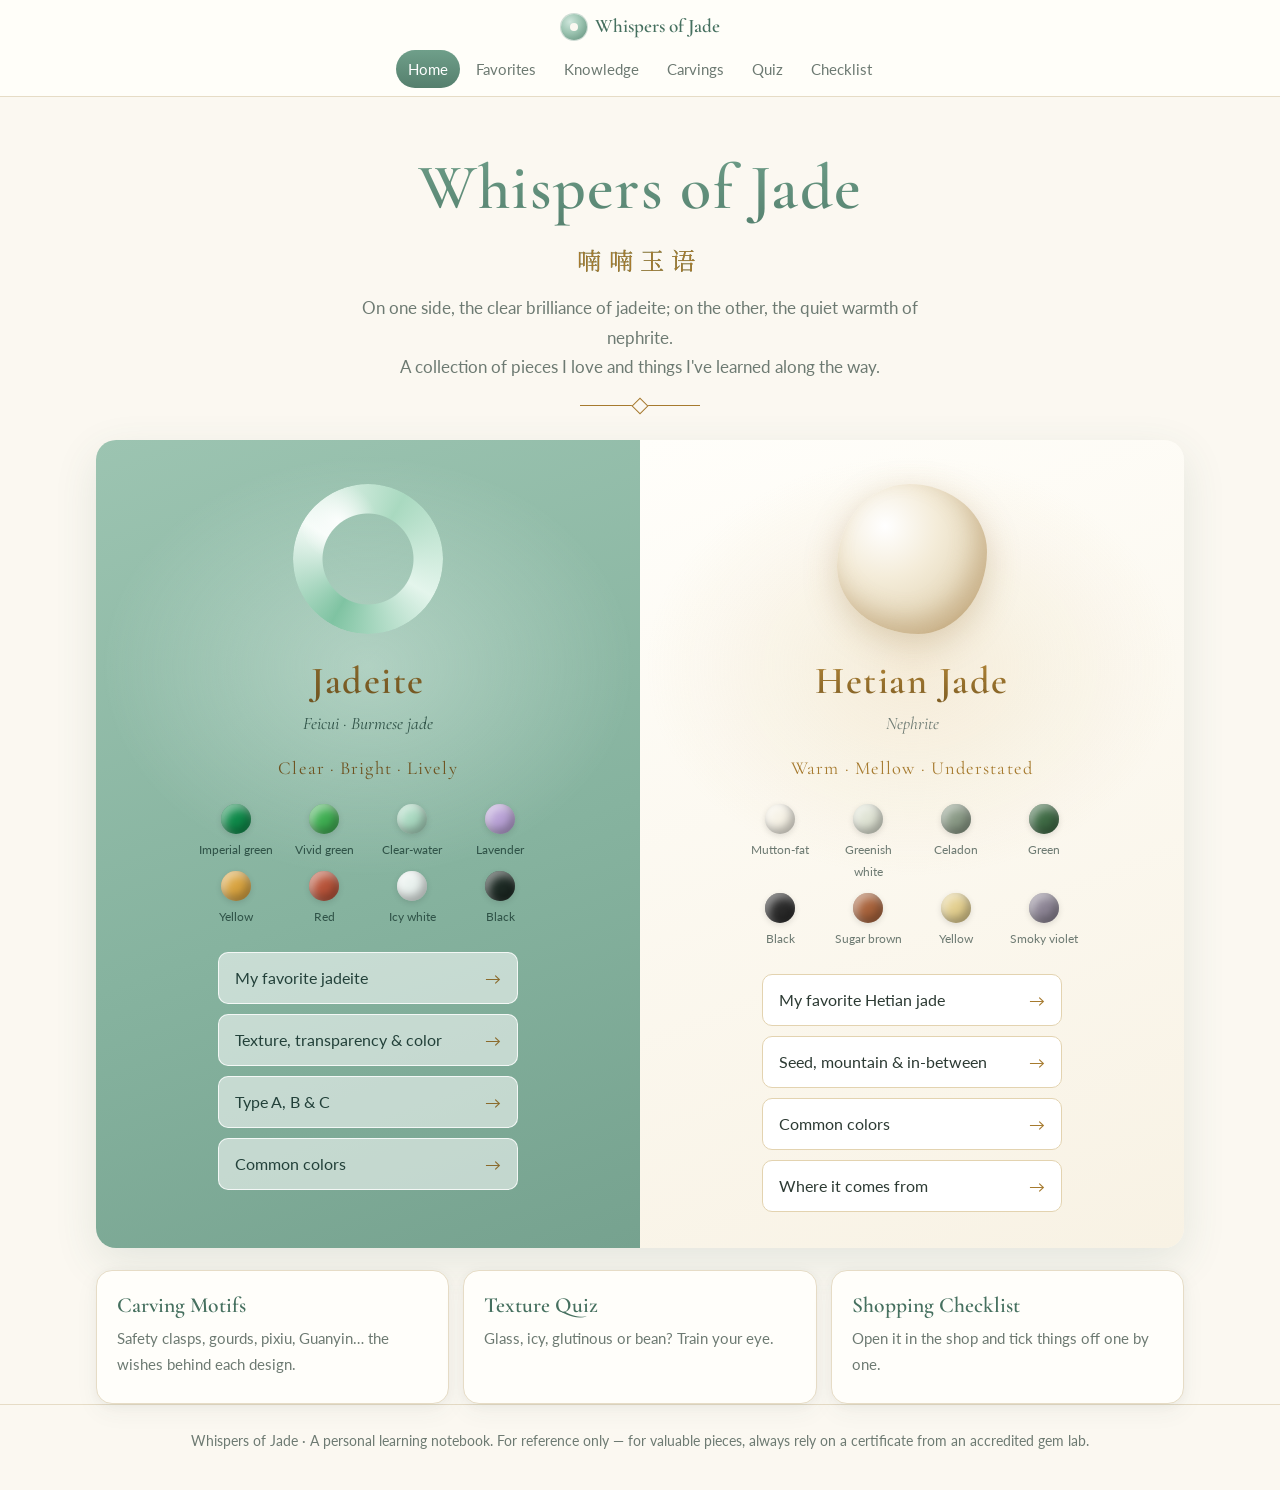
==== commit 796fc1a3: "Translate the whole site into English - All pages, navigation, buttons and messages in English (lang" ====
--- a/index.html
+++ b/index.html
@@ -1,108 +1,104 @@
 <!doctype html>
-<html lang="zh-CN">
+<html lang="en">
 <head>
 <meta charset="utf-8">
 <meta name="viewport" content="width=device-width, initial-scale=1">
-<title>喃喃玉语 · Whispers of Jade</title>
-<meta name="description" content="我的翡翠与和田玉笔记：喜欢的款式、玉石知识、雕刻寓意、种水小测验和购买清单。">
+<title>Whispers of Jade</title>
+<meta name="description" content="My jadeite and Hetian nephrite notebook: favorite pieces, jade knowledge, carving meanings, a texture quiz and a shopping checklist.">
 <link rel="icon" href="images/favicon.svg" type="image/svg+xml">
 <link rel="preconnect" href="https://fonts.googleapis.com">
 <link rel="preconnect" href="https://fonts.gstatic.com" crossorigin>
-<link href="https://fonts.googleapis.com/css2?family=Noto+Serif+SC:wght@400;600&display=swap" rel="stylesheet">
+<link href="https://fonts.googleapis.com/css2?family=Cormorant+Garamond:ital,wght@0,500;0,600;0,700;1,500&family=Lato:wght@400;700&display=swap" rel="stylesheet">
+<link href="https://fonts.googleapis.com/css2?family=Noto+Serif+SC:wght@600&text=%E5%96%83%E7%8E%89%E8%AF%AD&display=swap" rel="stylesheet">
 <link rel="stylesheet" href="css/style.css">
 </head>
 <body>
 <header class="site-header">
   <div class="wrap">
-    <a class="logo" href="index.html"><span class="logo-mark"></span>喃喃玉语 <span class="en">Whispers of Jade</span></a>
+    <a class="logo" href="index.html"><span class="logo-mark"></span>Whispers of Jade</a>
     <nav class="nav">
-      <a href="index.html" class="active">首页</a>
-      <a href="styles.html">我喜欢的款式</a>
-      <a href="knowledge.html">知识</a>
-      <a href="carving.html">雕刻寓意</a>
-      <a href="quiz.html">种水测验</a>
-      <a href="checklist.html">购买清单</a>
-      <a href="anatomy.html">解剖学习</a>
+      <a href="index.html" class="active">Home</a>
+      <a href="styles.html">Favorites</a>
+      <a href="knowledge.html">Knowledge</a>
+      <a href="carving.html">Carvings</a>
+      <a href="quiz.html">Quiz</a>
+      <a href="checklist.html">Checklist</a>
     </nav>
   </div>
 </header>
 
 <main class="wrap">
   <section class="home-hero">
-    <h1>喃喃玉语<span class="en">Whispers of Jade</span></h1>
-    <p>一边是翡翠的通透清亮，一边是和田玉的温润含蓄。<br>这里收着我喜欢的款式，也记着一路学到的看玉知识。</p>
+    <h1>Whispers of Jade<span class="en">喃喃玉语</span></h1>
+    <p>On one side, the clear brilliance of jadeite; on the other, the quiet warmth of nephrite.<br>A collection of pieces I love and things I've learned along the way.</p>
     <div class="divider"></div>
   </section>
 
   <section class="split">
     <div class="side fc">
       <div class="stone" aria-hidden="true"></div>
-      <h2>翡翠</h2>
-      <div class="sub">Jadeite</div>
-      <div class="motto">通透 · 清亮 · 灵动</div>
+      <h2>Jadeite</h2>
+      <div class="sub">Feicui · Burmese jade</div>
+      <div class="motto">Clear · Bright · Lively</div>
       <div class="beads">
-        <a class="bead" href="knowledge.html#c-diwanglv"><i style="background:#0f8a4a"></i>帝王绿</a>
-        <a class="bead" href="knowledge.html#c-yanglv"><i style="background:#3fae52"></i>阳绿</a>
-        <a class="bead" href="knowledge.html#c-qingshui"><i style="background:#a9d8c0"></i>晴水</a>
-        <a class="bead" href="knowledge.html#c-ziluolan"><i style="background:#b9a2d6"></i>紫罗兰</a>
-        <a class="bead" href="knowledge.html#c-huangfei"><i style="background:#d9a441"></i>黄翡</a>
-        <a class="bead" href="knowledge.html#c-huangfei"><i style="background:#b8543a"></i>红翡</a>
-        <a class="bead" href="knowledge.html#c-baibing"><i style="background:#e9f1ee"></i>白冰</a>
-        <a class="bead" href="knowledge.html#c-mocui"><i style="background:#1d2a24"></i>墨翠</a>
+        <a class="bead" href="knowledge.html#c-diwanglv"><i style="background:#0f8a4a"></i>Imperial green</a>
+        <a class="bead" href="knowledge.html#c-yanglv"><i style="background:#3fae52"></i>Vivid green</a>
+        <a class="bead" href="knowledge.html#c-qingshui"><i style="background:#a9d8c0"></i>Clear-water</a>
+        <a class="bead" href="knowledge.html#c-ziluolan"><i style="background:#b9a2d6"></i>Lavender</a>
+        <a class="bead" href="knowledge.html#c-huangfei"><i style="background:#d9a441"></i>Yellow</a>
+        <a class="bead" href="knowledge.html#c-huangfei"><i style="background:#b8543a"></i>Red</a>
+        <a class="bead" href="knowledge.html#c-baibing"><i style="background:#e9f1ee"></i>Icy white</a>
+        <a class="bead" href="knowledge.html#c-mocui"><i style="background:#1d2a24"></i>Black</a>
       </div>
       <nav class="side-links">
-        <a href="styles.html?type=翡翠">我喜欢的翡翠</a>
-        <a href="knowledge.html#fc-zhong">种 · 水 · 色</a>
-        <a href="knowledge.html#fc-abc">A货 B货 C货</a>
-        <a href="knowledge.html#fc-colors">常见颜色</a>
+        <a href="styles.html?type=Jadeite">My favorite jadeite</a>
+        <a href="knowledge.html#fc-zhong">Texture, transparency &amp; color</a>
+        <a href="knowledge.html#fc-abc">Type A, B &amp; C</a>
+        <a href="knowledge.html#fc-colors">Common colors</a>
       </nav>
     </div>
     <div class="side ht">
       <div class="stone" aria-hidden="true"></div>
-      <h2>和田玉</h2>
-      <div class="sub">Hetian Nephrite</div>
-      <div class="motto">温润 · 含蓄 · 内敛</div>
+      <h2>Hetian Jade</h2>
+      <div class="sub">Nephrite</div>
+      <div class="motto">Warm · Mellow · Understated</div>
       <div class="beads">
-        <a class="bead" href="knowledge.html#c-baiyu"><i style="background:#f6f2e6"></i>羊脂白</a>
-        <a class="bead" href="knowledge.html#c-qingbai"><i style="background:#dfe3d4"></i>青白玉</a>
-        <a class="bead" href="knowledge.html#c-qingyu"><i style="background:#8a9a86"></i>青玉</a>
-        <a class="bead" href="knowledge.html#c-biyu"><i style="background:#3f6b45"></i>碧玉</a>
-        <a class="bead" href="knowledge.html#c-moyu"><i style="background:#2b2b2b"></i>墨玉</a>
-        <a class="bead" href="knowledge.html#c-tangyu"><i style="background:#a8633c"></i>糖玉</a>
-        <a class="bead" href="knowledge.html#c-huangyu"><i style="background:#e3cf8f"></i>黄玉</a>
-        <a class="bead" href="knowledge.html#c-yanqing"><i style="background:#8c8494"></i>烟青</a>
+        <a class="bead" href="knowledge.html#c-baiyu"><i style="background:#f6f2e6"></i>Mutton-fat</a>
+        <a class="bead" href="knowledge.html#c-qingbai"><i style="background:#dfe3d4"></i>Greenish white</a>
+        <a class="bead" href="knowledge.html#c-qingyu"><i style="background:#8a9a86"></i>Celadon</a>
+        <a class="bead" href="knowledge.html#c-biyu"><i style="background:#3f6b45"></i>Green</a>
+        <a class="bead" href="knowledge.html#c-moyu"><i style="background:#2b2b2b"></i>Black</a>
+        <a class="bead" href="knowledge.html#c-tangyu"><i style="background:#a8633c"></i>Sugar brown</a>
+        <a class="bead" href="knowledge.html#c-huangyu"><i style="background:#e3cf8f"></i>Yellow</a>
+        <a class="bead" href="knowledge.html#c-yanqing"><i style="background:#8c8494"></i>Smoky violet</a>
       </div>
       <nav class="side-links">
-        <a href="styles.html?type=和田玉">我喜欢的和田玉</a>
-        <a href="knowledge.html#ht-types">籽料 · 山料 · 山流水</a>
-        <a href="knowledge.html#ht-colors">常见颜色</a>
-        <a href="knowledge.html#ht-origin">主要产地</a>
+        <a href="styles.html?type=Hetian%20Jade">My favorite Hetian jade</a>
+        <a href="knowledge.html#ht-types">Seed, mountain &amp; in-between</a>
+        <a href="knowledge.html#ht-colors">Common colors</a>
+        <a href="knowledge.html#ht-origin">Where it comes from</a>
       </nav>
     </div>
   </section>
 
   <div class="home-more">
     <a class="card" href="carving.html">
-      <h3>雕刻寓意</h3>
-      <p>平安扣、葫芦、貔貅、观音……每种题材背后的吉祥话。</p>
+      <h3>Carving Motifs</h3>
+      <p>Safety clasps, gourds, pixiu, Guanyin… the wishes behind each design.</p>
     </a>
     <a class="card" href="quiz.html">
-      <h3>种水小测验</h3>
-      <p>玻璃种、冰种、糯种还是豆种？来练练眼力。</p>
+      <h3>Texture Quiz</h3>
+      <p>Glass, icy, glutinous or bean? Train your eye.</p>
     </a>
     <a class="card" href="checklist.html">
-      <h3>购买清单</h3>
-      <p>去店里看货时打开，一条条打勾。</p>
-    </a>
-    <a class="card wide" href="anatomy.html">
-      <h3>解剖学习</h3>
-      <p>我的另一门功课：按顺序学人体解剖，从方位术语和骨骼开始，每个阶段配一个小测验。</p>
+      <h3>Shopping Checklist</h3>
+      <p>Open it in the shop and tick things off one by one.</p>
     </a>
   </div>
 </main>
 
 <footer class="site-footer">
-  <div class="wrap">喃喃玉语 Whispers of Jade · 个人学习笔记，内容仅供参考，购买贵重玉石请以权威鉴定证书为准。</div>
+  <div class="wrap">Whispers of Jade · A personal learning notebook. For reference only — for valuable pieces, always rely on a certificate from an accredited gem lab.</div>
 </footer>
 <script>var a=document.querySelector(".nav .active");if(a)a.parentNode.scrollLeft=a.offsetLeft-a.parentNode.offsetWidth/2+a.offsetWidth/2;</script>
 </body>
--- a/css/style.css
+++ b/css/style.css
@@ -16,8 +16,8 @@
   --bad: #b5584a;
   --radius: 16px;
   --shadow: 0 2px 10px rgba(60, 80, 70, .05), 0 8px 24px rgba(60, 80, 70, .05);
-  --serif: "Noto Serif SC", "Songti SC", "STSong", "SimSun", serif;
-  --sans: -apple-system, BlinkMacSystemFont, "PingFang SC", "Hiragino Sans GB", "Microsoft YaHei", "Noto Sans SC", sans-serif;
+  --serif: "Cormorant Garamond", "Noto Serif SC", Georgia, "Times New Roman", serif;
+  --sans: "Lato", -apple-system, BlinkMacSystemFont, "Segoe UI", "Helvetica Neue", Arial, "PingFang SC", sans-serif;
 }
 
 * { box-sizing: border-box; }
@@ -33,11 +33,11 @@
 img { max-width: 100%; display: block; }
 a { color: var(--jade); }
 h1, h2, h3, h4 { font-family: var(--serif); color: var(--jade-deep); line-height: 1.35; font-weight: 600; }
-h1 { font-size: clamp(1.7rem, 4vw, 2.4rem); margin: 0 0 .3em; letter-spacing: .04em; }
-h2 { font-size: clamp(1.3rem, 3vw, 1.6rem); margin: 2.2em 0 .7em; }
-h3 { font-size: 1.15rem; margin: 1.4em 0 .5em; }
-.en { font-family: Georgia, "Times New Roman", serif; font-style: italic; color: var(--gold); font-weight: 400; letter-spacing: .02em; }
-h1 .en, h2 .en { display: block; font-size: .5em; margin-top: .2em; }
+h1 { font-size: clamp(2rem, 4.6vw, 2.8rem); margin: 0 0 .3em; letter-spacing: .01em; }
+h2 { font-size: clamp(1.55rem, 3.4vw, 1.9rem); margin: 2.2em 0 .7em; }
+h3 { font-size: 1.35rem; margin: 1.4em 0 .5em; }
+.en { font-family: var(--serif); font-style: italic; color: var(--gold); font-weight: 400; letter-spacing: .02em; }
+h1 .en, h2 .en { display: block; font-size: .55em; margin-top: .15em; }
 h3 .en { font-size: .75em; margin-left: .4em; }
 
 .wrap { max-width: 1120px; margin: 0 auto; padding: 0 16px; }
@@ -130,10 +130,10 @@
 /* ===== 首页 ===== */
 .home-hero { text-align: center; padding: 48px 0 28px; }
 .home-hero h1 {
-  font-size: clamp(2.2rem, 7vw, 3.4rem); letter-spacing: .15em; margin: 0;
+  font-size: clamp(2.6rem, 8vw, 4rem); letter-spacing: .02em; margin: 0;
   background: linear-gradient(180deg, #6f9f8a, #46705f); -webkit-background-clip: text; background-clip: text; color: transparent;
 }
-.home-hero h1 .en { -webkit-text-fill-color: var(--gold); letter-spacing: .02em; }
+.home-hero h1 .en { -webkit-text-fill-color: var(--gold); letter-spacing: .3em; font-style: normal; font-family: "Noto Serif SC", serif; font-size: .38em; margin-top: .5em; }
 .home-hero p { color: var(--muted); max-width: 560px; margin: 1em auto 0; font-size: 1.05rem; }
 
 .split {
@@ -167,16 +167,16 @@
 @keyframes float { 50% { transform: translateY(-6px); } }
 @media (prefers-reduced-motion: reduce) { .side .stone { animation: none; } }
 .side h2 {
-  font-size: 2rem; margin: 0; letter-spacing: .2em; border: none; padding: 0;
+  font-size: 2.4rem; margin: 0; letter-spacing: .04em; border: none; padding: 0;
   background: linear-gradient(180deg, #b58838, #7a5a22); -webkit-background-clip: text; background-clip: text; color: transparent;
 }
 .fc h2 { background-image: linear-gradient(180deg, #8a6a2c, #6e521f); }
-.side .sub { font-family: Georgia, serif; font-style: italic; margin-top: 2px; color: var(--muted); }
+.side .sub { font-family: var(--serif); font-style: italic; font-size: 1.1rem; margin-top: 2px; color: var(--muted); }
 .fc .sub { color: #2f5247; }
-.side .motto { font-family: var(--serif); letter-spacing: .1em; margin: 12px 0 20px; color: var(--gold); }
+.side .motto { font-family: var(--serif); font-size: 1.15rem; letter-spacing: .06em; margin: 12px 0 20px; color: var(--gold); }
 .fc .motto { color: #6e521f; }
 
-.beads { display: grid; grid-template-columns: repeat(4, 58px); justify-content: center; gap: 10px 12px; margin: 0 auto 24px; }
+.beads { display: grid; grid-template-columns: repeat(4, 76px); justify-content: center; gap: 10px 12px; margin: 0 auto 24px; }
 .bead { display: flex; flex-direction: column; align-items: center; gap: 5px; font-size: .78rem; color: var(--muted); text-decoration: none; }
 .fc .bead { color: #2f5247; }
 .bead i {
@@ -200,7 +200,6 @@
 .home-more a:hover { transform: translateY(-3px); border-color: var(--jade-soft); }
 .home-more h3 { margin: 0 0 4px; color: var(--jade-deep); }
 .home-more p { margin: 0; color: var(--muted); font-size: .92rem; }
-.home-more .wide { grid-column: 1 / -1; }
 
 @media (max-width: 760px) {
   .split { grid-template-columns: 1fr; }
@@ -211,7 +210,7 @@
 /* ===== 灵感墙 ===== */
 .filters { display: grid; gap: 12px; margin: 24px 0; }
 .filters .row { display: flex; gap: 12px; align-items: baseline; }
-.filters .label { flex: none; width: 4.5em; color: var(--muted); font-size: .9rem; }
+.filters .label { flex: none; width: 3.5em; color: var(--muted); font-size: .9rem; }
 @media (max-width: 560px) {
   .filters .row { flex-direction: column; gap: 6px; }
 }
@@ -224,7 +223,7 @@
 .pin:hover { transform: translateY(-3px); box-shadow: 0 12px 30px rgba(47,58,54,.12); }
 .pin img { width: 100%; height: auto; background: var(--jade-mist); }
 .pin .body { padding: 14px 16px 16px; }
-.pin h3 { margin: 0 0 6px; font-size: 1.05rem; }
+.pin h3 { margin: 0 0 6px; font-size: 1.3rem; }
 .pin .tags { display: flex; gap: 6px; margin-bottom: 8px; flex-wrap: wrap; }
 .pin .why { margin: 0; color: var(--ink); font-size: .93rem; }
 .pin .why::before { content: "♡ "; color: var(--gold); }
@@ -241,7 +240,7 @@
 .lb-img img { max-height: 92vh; width: 100%; object-fit: contain; }
 .lb-text { padding: 28px 24px; overflow-y: auto; }
 .lb-text h2 { margin: .3em 0 .5em; }
-.lb-text h4 { margin: 1.2em 0 .3em; font-size: .95rem; color: var(--gold); }
+.lb-text h4 { margin: 1.2em 0 .3em; font-size: 1.1rem; color: var(--gold); }
 .lb-text p { margin: 0; white-space: pre-line; }
 .lb-close {
   position: absolute; top: 10px; right: 10px; width: 36px; height: 36px; border-radius: 50%;
@@ -268,8 +267,8 @@
 .card p { margin: .4em 0; }
 .card ul { margin: .4em 0; padding-left: 1.2em; }
 .levels { display: grid; gap: 10px; margin: 12px 0; }
-.level { display: grid; grid-template-columns: 7em 1fr; gap: 12px; align-items: start; }
-.level b { color: var(--jade-deep); font-family: var(--serif); }
+.level { display: grid; grid-template-columns: 8.5em 1fr; gap: 12px; align-items: start; }
+.level b { color: var(--jade-deep); font-family: var(--serif); font-size: 1.15rem; line-height: 1.5; }
 @media (max-width: 520px) { .level { grid-template-columns: 1fr; gap: 0; } }
 
 table.cmp { width: 100%; border-collapse: collapse; background: var(--paper); border-radius: var(--radius); overflow: hidden; box-shadow: var(--shadow); font-size: .95rem; }
@@ -284,7 +283,7 @@
   flex: none; width: 46px; height: 46px; border-radius: 50%;
   box-shadow: inset -5px -6px 10px rgba(0,0,0,.18), inset 5px 6px 10px rgba(255,255,255,.55), 0 0 0 1px rgba(0,0,0,.05);
 }
-.swatch h4 { margin: 0 0 .1em; font-family: var(--serif); color: var(--jade-deep); }
+.swatch h4 { margin: 0 0 .1em; font-family: var(--serif); color: var(--jade-deep); font-size: 1.2rem; }
 .swatch p { margin: 0; font-size: .93rem; }
 
 .search {
@@ -294,8 +293,8 @@
 .search:focus { border-color: var(--jade-soft); box-shadow: 0 0 0 3px rgba(127,169,154,.2); }
 .glossary { display: grid; grid-template-columns: repeat(auto-fill, minmax(260px, 1fr)); gap: 12px; margin-top: 16px; }
 .term { padding: 14px 16px; }
-.term h4 { margin: 0; font-family: var(--serif); color: var(--jade-deep); font-size: 1.05rem; }
-.term .py { color: var(--gold); font-size: .82rem; margin-left: 6px; font-style: italic; }
+.term h4 { margin: 0; font-family: var(--serif); color: var(--jade-deep); font-size: 1.25rem; }
+.term .py { color: var(--gold); font-size: .95rem; margin-left: 6px; font-style: italic; font-family: var(--serif); font-weight: 500; }
 .term p { margin: .3em 0 0; font-size: .93rem; }
 mark { background: #f1e2b8; color: inherit; border-radius: 3px; padding: 0 1px; }
 
@@ -325,7 +324,7 @@
 }
 .q-visual .behind {
   position: absolute; inset: 0; display: flex; align-items: center; justify-content: center;
-  font-family: var(--serif); font-size: 3.2rem; color: #2f3a36; font-weight: 700; letter-spacing: .3em;
+  font-family: var(--serif); font-size: 4rem; color: #2f3a36; font-weight: 700; letter-spacing: .3em;
 }
 .q-visual .stone { position: absolute; inset: 0; }
 .q-visual .grain { position: absolute; inset: 0; mix-blend-mode: multiply; }
@@ -338,7 +337,7 @@
 .options { display: grid; grid-template-columns: 1fr 1fr; gap: 10px; margin: 16px 0; }
 .option {
   padding: 14px; border-radius: 12px; border: 1px solid var(--line); background: var(--paper);
-  font-size: 1.05rem; font-family: var(--serif); cursor: pointer; color: var(--ink); transition: .2s;
+  font-size: 1.25rem; font-family: var(--serif); font-weight: 600; cursor: pointer; color: var(--ink); transition: .2s;
 }
 .option:hover:not(:disabled) { border-color: var(--jade); background: var(--jade-mist); }
 .option.right { background: #e3f1e8; border-color: var(--ok); color: var(--ok); }
@@ -373,118 +372,6 @@
 .check-item .t small { color: var(--muted); font-size: .88rem; line-height: 1.6; display: block; }
 .check-item input:checked ~ .t b { color: var(--muted); text-decoration: line-through; text-decoration-color: var(--jade-soft); }
 
-/* ===== 解剖学习 ===== */
-.sub-nav { display: flex; flex-wrap: wrap; gap: 8px; justify-content: center; margin: 20px 0 4px; }
-.sub-nav a { text-decoration: none; }
-.disclaimer { font-size: .9rem; }
-
-/* 学习路线 */
-.stages { display: grid; gap: 14px; margin-top: 16px; }
-.stage { display: grid; grid-template-columns: 56px 1fr; gap: 16px; align-items: start; transition: border-color .2s; }
-.stage-no {
-  width: 56px; height: 56px; border-radius: 50%; display: flex; align-items: center; justify-content: center;
-  font-family: var(--serif); font-size: 1.5rem; color: var(--jade-deep);
-  background: radial-gradient(circle at 35% 30%, #f1f8f4, var(--jade-mist) 60%, #cfe2d8);
-  box-shadow: inset 0 0 0 1px rgba(63,117,101,.15);
-}
-.stage.soon .stage-no { color: var(--muted); background: radial-gradient(circle at 35% 30%, #fbf8f1, #efe9dc 70%); }
-.stage.done { border-color: var(--jade-soft); }
-.stage.done .stage-no { color: #fff; background: radial-gradient(circle at 35% 30%, var(--jade-soft), var(--jade) 80%); }
-.stage h3 { margin: 0 0 .3em; }
-.stage p { margin: .15em 0; font-size: .95rem; }
-.stage p b { color: var(--jade-deep); font-weight: 600; }
-.stage-foot { display: flex; align-items: center; justify-content: space-between; gap: 10px; flex-wrap: wrap; margin-top: 10px; }
-.stage-foot .check-item { padding: 6px 10px; margin-left: -10px; align-items: center; }
-.stage-foot .check-item .box { margin-top: 0; }
-.stage-foot .check-item input:checked ~ .t b { text-decoration: none; color: var(--jade); }
-@media (max-width: 520px) {
-  .stage { grid-template-columns: 1fr; gap: 8px; }
-  .stage-no { width: 44px; height: 44px; font-size: 1.2rem; }
-}
-
-/* 骨骼图 */
-.sk {
-  --bone: #f3ebd9; --bone-far: #e3d8c0; --bone-edge: #a39374; --bone-hole: #8d7f66; --cart: #d8e7ec;
-  display: block; width: 100%; height: auto; margin: 0 auto; -webkit-tap-highlight-color: transparent;
-}
-.sk .b { cursor: pointer; transition: opacity .25s; }
-.sk .e > * { fill: var(--bone-edge); stroke: var(--bone-edge); stroke-width: 2.4px; stroke-linejoin: round; stroke-linecap: round; }
-.sk .f > * { fill: var(--bone); }
-.sk .f.far > * { fill: var(--bone-far); }
-.sk .f.cart > * { fill: var(--cart); }
-.sk .e > .s, .sk .f > .s { fill: none; stroke-linecap: round; stroke-linejoin: round; }
-.sk .f > .s { stroke: var(--bone); }
-.sk .f.far > .s { stroke: var(--bone-far); }
-.sk .f.cart > .s { stroke: var(--cart); }
-.sk.z-head .e > :not(.s), .sk.z-pelvis .e > :not(.s) { stroke-width: 1.6px; }
-.sk.z-hand .e > :not(.s) { stroke-width: 1.2px; }
-.sk.z-foot .e > :not(.s) { stroke-width: 1px; }
-.sk .d { pointer-events: none; }
-.sk .d .hole, .sk .d.hole, .sk .d .hole * { fill: var(--bone-hole); }
-.sk .d .ln { fill: none; stroke: var(--bone-edge); stroke-width: .8px; stroke-linecap: round; }
-.sk .top { pointer-events: none; }
-@media (hover: hover) { .sk .b:hover { --bone: #fffaf0; --bone-far: #f1e9d8; --bone-edge: var(--jade); } }
-.sk .b.on { --bone: #b3d5c4; --bone-far: #a1c8b5; --bone-edge: var(--jade-deep); --bone-hole: var(--jade-deep); }
-.sk.sel .b:not(.on) { opacity: .32; }
-
-.explore { display: grid; grid-template-columns: minmax(240px, 360px) 1fr; gap: 20px; align-items: start; margin-top: 16px; }
-.sk-figure { position: sticky; top: 104px; padding: 14px 14px 10px; }
-.sk-figure .sk { max-height: calc(100vh - 190px); }
-.sk-cap { text-align: center; font-size: .92rem; color: var(--muted); margin-top: 8px; min-height: 1.6em; }
-.sk-cap b { color: var(--jade-deep); font-family: var(--serif); }
-.sk-cap .en { font-size: .9em; }
-.sk-info { min-height: 220px; }
-.sk-info .tags { display: flex; gap: 6px; flex-wrap: wrap; }
-.sk-info h3 { margin: .4em 0 .1em; font-size: 1.4rem; }
-.sk-info h4 { margin: 1.1em 0 .2em; font-size: .95rem; color: var(--gold); font-family: var(--serif); }
-.sk-info p { margin: .2em 0; }
-.sk-short { color: var(--jade-deep); font-family: var(--serif); }
-.sk-empty { color: var(--muted); text-align: center; padding: 50px 10px; }
-.tip { margin-top: 14px; font-size: .93rem; color: #6b5530; background: #f3ead6; border-radius: 10px; padding: 10px 14px; }
-.sk-list { display: grid; gap: 10px; margin-top: 16px; }
-.sk-group { display: flex; gap: 12px; align-items: baseline; }
-.sk-group .label { flex: none; width: 4em; color: var(--muted); font-size: .9rem; }
-@media (max-width: 760px) {
-  .explore { grid-template-columns: 1fr; gap: 12px; }
-  .sk-figure { top: 92px; z-index: 5; padding: 8px 8px 4px; }
-  .sk-figure .sk { max-height: 38vh; }
-  .sk-cap { margin-top: 2px; font-size: .85rem; }
-  .sk-group { flex-direction: column; gap: 6px; }
-}
-
-.q-sk { background: #fbf8f1; border-radius: 14px; padding: 10px; margin: 8px 0 16px; }
-.q-sk .sk { height: 300px; }
-.q-sk .sk .b { cursor: default; }
-
-/* 方位术语 */
-.pose { display: grid; grid-template-columns: minmax(200px, 300px) 1fr; gap: 20px; align-items: center; margin-top: 16px; }
-.pose ul { margin: 0; padding-left: 1.2em; }
-.pose li { margin: .3em 0; }
-@media (max-width: 640px) { .pose { grid-template-columns: 1fr; } .pose .fig { max-width: 240px; margin: 0 auto; } }
-.term-view { display: grid; grid-template-columns: minmax(220px, 340px) 1fr; gap: 20px; align-items: start; margin-top: 14px; }
-.term-view .fig { padding: 10px; }
-.term-view .fig svg { display: block; width: 100%; height: auto; max-height: 62vh; }
-.term-text h3 { margin: 0 0 .1em; font-size: 1.4rem; }
-.term-text h4 { margin: 1em 0 .2em; font-size: .95rem; color: var(--gold); font-family: var(--serif); }
-.term-text p { margin: .2em 0; }
-@media (max-width: 640px) { .term-view { grid-template-columns: 1fr; } .term-view .fig svg { max-height: 44vh; } }
-.fig-sil .e > * { fill: var(--jade-soft); stroke: var(--jade-soft); stroke-width: 3px; stroke-linejoin: round; }
-.fig-sil .f > * { fill: var(--jade-mist); }
-.fig-sil .f.a > * { fill: #b9d7ca; }
-.fig-sil .f.b > * { fill: #efe2c3; }
-.fig-sil .arrow { stroke: var(--gold); stroke-width: 2.6px; fill: none; stroke-linecap: round; }
-.fig-sil .guide { stroke: var(--jade); stroke-width: 1.6px; stroke-dasharray: 6 5; fill: none; }
-.fig-sil .cut { stroke: #b5584a; stroke-width: 2.4px; stroke-dasharray: 8 5; fill: none; }
-.fig-sil text { font-family: var(--sans); fill: var(--ink); paint-order: stroke; stroke: var(--paper); stroke-width: 4px; stroke-linejoin: round; font-weight: 600; }
-.fig-sil text.en2 { font-family: Georgia, serif; font-style: italic; font-weight: 400; fill: var(--gold); }
-.fig-sil .ah { fill: var(--gold); }
-.fig-sil .bn-e > * { fill: #a39374; stroke: #a39374; stroke-width: 3px; }
-.fig-sil .bn-f > * { fill: #f3ebd9; }
-.planes .card { text-align: center; }
-.planes svg { display: block; width: 100%; max-width: 200px; height: auto; margin: 0 auto 6px; }
-.planes h3 { margin: .2em 0; }
-.planes p { text-align: left; font-size: .93rem; }
-
 /* ===== 页脚 ===== */
 .site-footer { border-top: 1px solid var(--line); padding: 24px 0 36px; color: var(--muted); font-size: .88rem; text-align: center; }
 
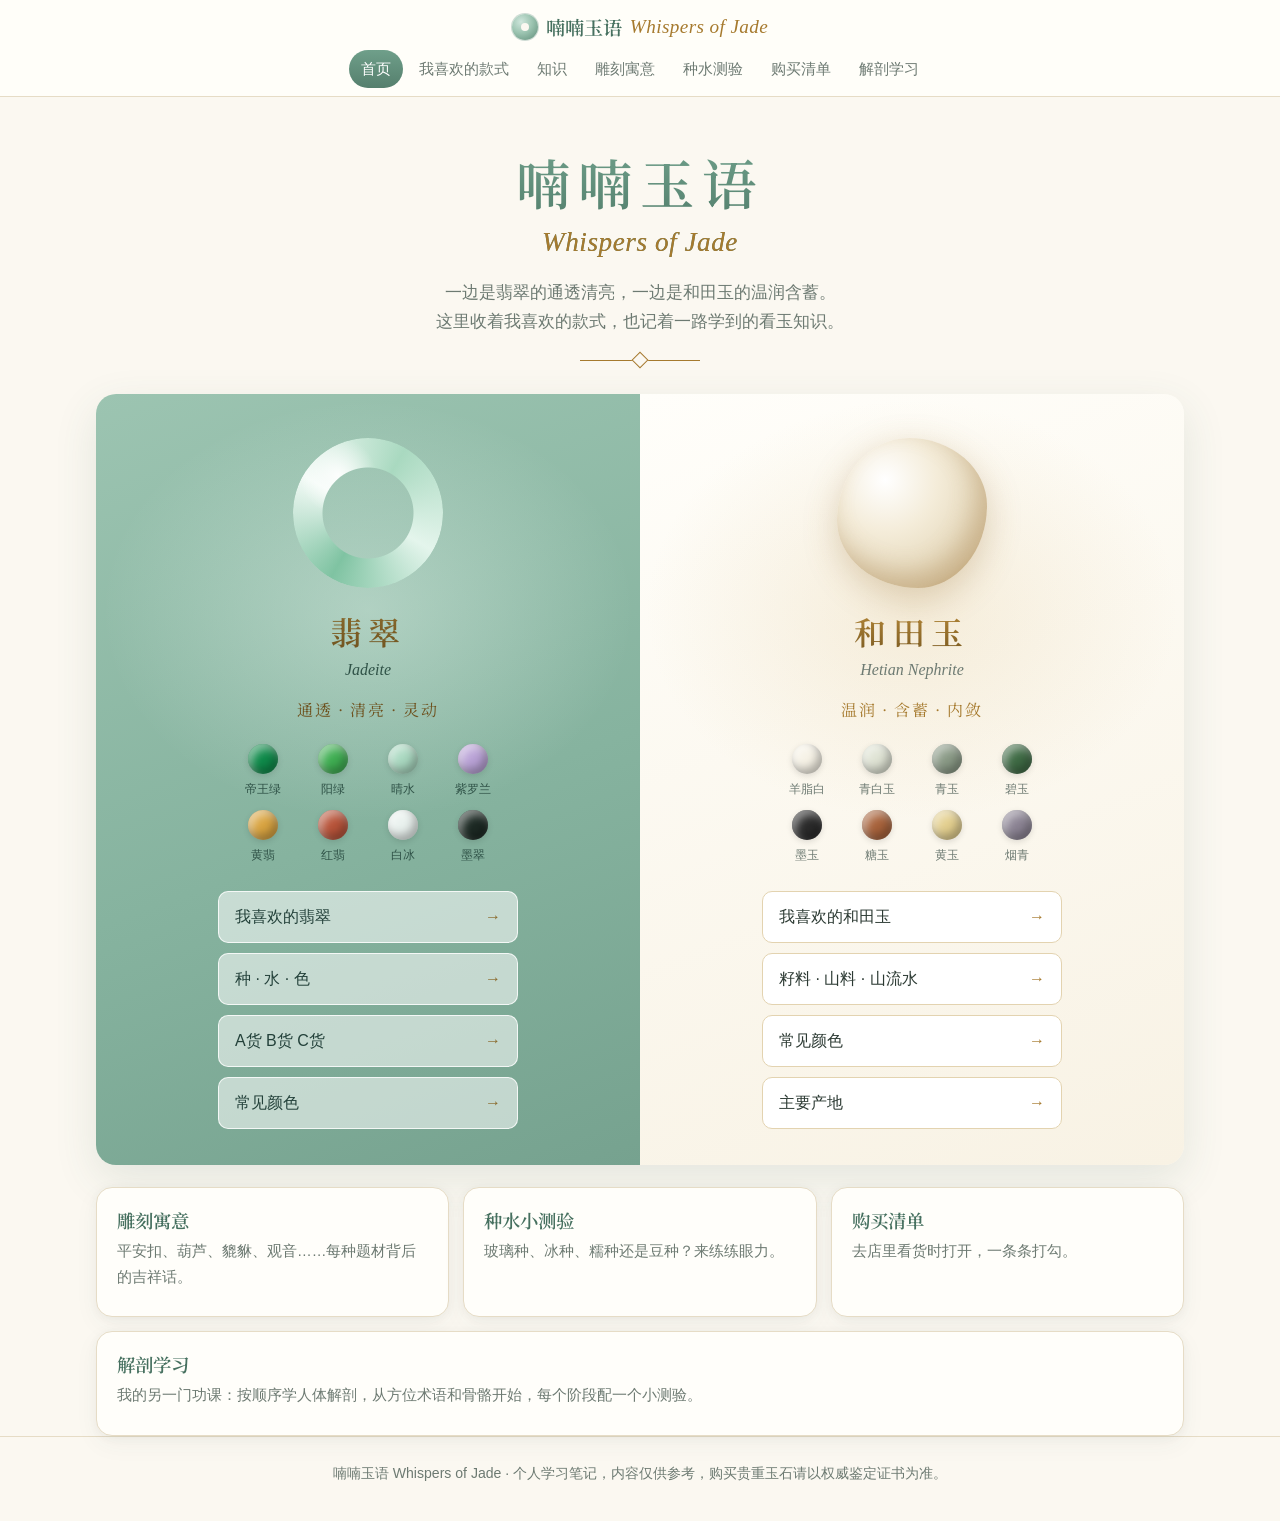
==== commit e8a7259e: "Merge pull request #4 from StartNow2023/claude/clever-ramanujan-v4wj6d 新增「解剖学习」栏目：学习路线 + 方位术语 + 骨骼" ====
--- a/index.html
+++ b/index.html
@@ -1,104 +1,108 @@
 <!doctype html>
-<html lang="en">
+<html lang="zh-CN">
 <head>
 <meta charset="utf-8">
 <meta name="viewport" content="width=device-width, initial-scale=1">
-<title>Whispers of Jade</title>
-<meta name="description" content="My jadeite and Hetian nephrite notebook: favorite pieces, jade knowledge, carving meanings, a texture quiz and a shopping checklist.">
+<title>喃喃玉语 · Whispers of Jade</title>
+<meta name="description" content="我的翡翠与和田玉笔记：喜欢的款式、玉石知识、雕刻寓意、种水小测验和购买清单。">
 <link rel="icon" href="images/favicon.svg" type="image/svg+xml">
 <link rel="preconnect" href="https://fonts.googleapis.com">
 <link rel="preconnect" href="https://fonts.gstatic.com" crossorigin>
-<link href="https://fonts.googleapis.com/css2?family=Cormorant+Garamond:ital,wght@0,500;0,600;0,700;1,500&family=Lato:wght@400;700&display=swap" rel="stylesheet">
-<link href="https://fonts.googleapis.com/css2?family=Noto+Serif+SC:wght@600&text=%E5%96%83%E7%8E%89%E8%AF%AD&display=swap" rel="stylesheet">
+<link href="https://fonts.googleapis.com/css2?family=Noto+Serif+SC:wght@400;600&display=swap" rel="stylesheet">
 <link rel="stylesheet" href="css/style.css">
 </head>
 <body>
 <header class="site-header">
   <div class="wrap">
-    <a class="logo" href="index.html"><span class="logo-mark"></span>Whispers of Jade</a>
+    <a class="logo" href="index.html"><span class="logo-mark"></span>喃喃玉语 <span class="en">Whispers of Jade</span></a>
     <nav class="nav">
-      <a href="index.html" class="active">Home</a>
-      <a href="styles.html">Favorites</a>
-      <a href="knowledge.html">Knowledge</a>
-      <a href="carving.html">Carvings</a>
-      <a href="quiz.html">Quiz</a>
-      <a href="checklist.html">Checklist</a>
+      <a href="index.html" class="active">首页</a>
+      <a href="styles.html">我喜欢的款式</a>
+      <a href="knowledge.html">知识</a>
+      <a href="carving.html">雕刻寓意</a>
+      <a href="quiz.html">种水测验</a>
+      <a href="checklist.html">购买清单</a>
+      <a href="anatomy.html">解剖学习</a>
     </nav>
   </div>
 </header>
 
 <main class="wrap">
   <section class="home-hero">
-    <h1>Whispers of Jade<span class="en">喃喃玉语</span></h1>
-    <p>On one side, the clear brilliance of jadeite; on the other, the quiet warmth of nephrite.<br>A collection of pieces I love and things I've learned along the way.</p>
+    <h1>喃喃玉语<span class="en">Whispers of Jade</span></h1>
+    <p>一边是翡翠的通透清亮，一边是和田玉的温润含蓄。<br>这里收着我喜欢的款式，也记着一路学到的看玉知识。</p>
     <div class="divider"></div>
   </section>
 
   <section class="split">
     <div class="side fc">
       <div class="stone" aria-hidden="true"></div>
-      <h2>Jadeite</h2>
-      <div class="sub">Feicui · Burmese jade</div>
-      <div class="motto">Clear · Bright · Lively</div>
+      <h2>翡翠</h2>
+      <div class="sub">Jadeite</div>
+      <div class="motto">通透 · 清亮 · 灵动</div>
       <div class="beads">
-        <a class="bead" href="knowledge.html#c-diwanglv"><i style="background:#0f8a4a"></i>Imperial green</a>
-        <a class="bead" href="knowledge.html#c-yanglv"><i style="background:#3fae52"></i>Vivid green</a>
-        <a class="bead" href="knowledge.html#c-qingshui"><i style="background:#a9d8c0"></i>Clear-water</a>
-        <a class="bead" href="knowledge.html#c-ziluolan"><i style="background:#b9a2d6"></i>Lavender</a>
-        <a class="bead" href="knowledge.html#c-huangfei"><i style="background:#d9a441"></i>Yellow</a>
-        <a class="bead" href="knowledge.html#c-huangfei"><i style="background:#b8543a"></i>Red</a>
-        <a class="bead" href="knowledge.html#c-baibing"><i style="background:#e9f1ee"></i>Icy white</a>
-        <a class="bead" href="knowledge.html#c-mocui"><i style="background:#1d2a24"></i>Black</a>
+        <a class="bead" href="knowledge.html#c-diwanglv"><i style="background:#0f8a4a"></i>帝王绿</a>
+        <a class="bead" href="knowledge.html#c-yanglv"><i style="background:#3fae52"></i>阳绿</a>
+        <a class="bead" href="knowledge.html#c-qingshui"><i style="background:#a9d8c0"></i>晴水</a>
+        <a class="bead" href="knowledge.html#c-ziluolan"><i style="background:#b9a2d6"></i>紫罗兰</a>
+        <a class="bead" href="knowledge.html#c-huangfei"><i style="background:#d9a441"></i>黄翡</a>
+        <a class="bead" href="knowledge.html#c-huangfei"><i style="background:#b8543a"></i>红翡</a>
+        <a class="bead" href="knowledge.html#c-baibing"><i style="background:#e9f1ee"></i>白冰</a>
+        <a class="bead" href="knowledge.html#c-mocui"><i style="background:#1d2a24"></i>墨翠</a>
       </div>
       <nav class="side-links">
-        <a href="styles.html?type=Jadeite">My favorite jadeite</a>
-        <a href="knowledge.html#fc-zhong">Texture, transparency &amp; color</a>
-        <a href="knowledge.html#fc-abc">Type A, B &amp; C</a>
-        <a href="knowledge.html#fc-colors">Common colors</a>
+        <a href="styles.html?type=翡翠">我喜欢的翡翠</a>
+        <a href="knowledge.html#fc-zhong">种 · 水 · 色</a>
+        <a href="knowledge.html#fc-abc">A货 B货 C货</a>
+        <a href="knowledge.html#fc-colors">常见颜色</a>
       </nav>
     </div>
     <div class="side ht">
       <div class="stone" aria-hidden="true"></div>
-      <h2>Hetian Jade</h2>
-      <div class="sub">Nephrite</div>
-      <div class="motto">Warm · Mellow · Understated</div>
+      <h2>和田玉</h2>
+      <div class="sub">Hetian Nephrite</div>
+      <div class="motto">温润 · 含蓄 · 内敛</div>
       <div class="beads">
-        <a class="bead" href="knowledge.html#c-baiyu"><i style="background:#f6f2e6"></i>Mutton-fat</a>
-        <a class="bead" href="knowledge.html#c-qingbai"><i style="background:#dfe3d4"></i>Greenish white</a>
-        <a class="bead" href="knowledge.html#c-qingyu"><i style="background:#8a9a86"></i>Celadon</a>
-        <a class="bead" href="knowledge.html#c-biyu"><i style="background:#3f6b45"></i>Green</a>
-        <a class="bead" href="knowledge.html#c-moyu"><i style="background:#2b2b2b"></i>Black</a>
-        <a class="bead" href="knowledge.html#c-tangyu"><i style="background:#a8633c"></i>Sugar brown</a>
-        <a class="bead" href="knowledge.html#c-huangyu"><i style="background:#e3cf8f"></i>Yellow</a>
-        <a class="bead" href="knowledge.html#c-yanqing"><i style="background:#8c8494"></i>Smoky violet</a>
+        <a class="bead" href="knowledge.html#c-baiyu"><i style="background:#f6f2e6"></i>羊脂白</a>
+        <a class="bead" href="knowledge.html#c-qingbai"><i style="background:#dfe3d4"></i>青白玉</a>
+        <a class="bead" href="knowledge.html#c-qingyu"><i style="background:#8a9a86"></i>青玉</a>
+        <a class="bead" href="knowledge.html#c-biyu"><i style="background:#3f6b45"></i>碧玉</a>
+        <a class="bead" href="knowledge.html#c-moyu"><i style="background:#2b2b2b"></i>墨玉</a>
+        <a class="bead" href="knowledge.html#c-tangyu"><i style="background:#a8633c"></i>糖玉</a>
+        <a class="bead" href="knowledge.html#c-huangyu"><i style="background:#e3cf8f"></i>黄玉</a>
+        <a class="bead" href="knowledge.html#c-yanqing"><i style="background:#8c8494"></i>烟青</a>
       </div>
       <nav class="side-links">
-        <a href="styles.html?type=Hetian%20Jade">My favorite Hetian jade</a>
-        <a href="knowledge.html#ht-types">Seed, mountain &amp; in-between</a>
-        <a href="knowledge.html#ht-colors">Common colors</a>
-        <a href="knowledge.html#ht-origin">Where it comes from</a>
+        <a href="styles.html?type=和田玉">我喜欢的和田玉</a>
+        <a href="knowledge.html#ht-types">籽料 · 山料 · 山流水</a>
+        <a href="knowledge.html#ht-colors">常见颜色</a>
+        <a href="knowledge.html#ht-origin">主要产地</a>
       </nav>
     </div>
   </section>
 
   <div class="home-more">
     <a class="card" href="carving.html">
-      <h3>Carving Motifs</h3>
-      <p>Safety clasps, gourds, pixiu, Guanyin… the wishes behind each design.</p>
+      <h3>雕刻寓意</h3>
+      <p>平安扣、葫芦、貔貅、观音……每种题材背后的吉祥话。</p>
     </a>
     <a class="card" href="quiz.html">
-      <h3>Texture Quiz</h3>
-      <p>Glass, icy, glutinous or bean? Train your eye.</p>
+      <h3>种水小测验</h3>
+      <p>玻璃种、冰种、糯种还是豆种？来练练眼力。</p>
     </a>
     <a class="card" href="checklist.html">
-      <h3>Shopping Checklist</h3>
-      <p>Open it in the shop and tick things off one by one.</p>
+      <h3>购买清单</h3>
+      <p>去店里看货时打开，一条条打勾。</p>
+    </a>
+    <a class="card wide" href="anatomy.html">
+      <h3>解剖学习</h3>
+      <p>我的另一门功课：按顺序学人体解剖，从方位术语和骨骼开始，每个阶段配一个小测验。</p>
     </a>
   </div>
 </main>
 
 <footer class="site-footer">
-  <div class="wrap">Whispers of Jade · A personal learning notebook. For reference only — for valuable pieces, always rely on a certificate from an accredited gem lab.</div>
+  <div class="wrap">喃喃玉语 Whispers of Jade · 个人学习笔记，内容仅供参考，购买贵重玉石请以权威鉴定证书为准。</div>
 </footer>
 <script>var a=document.querySelector(".nav .active");if(a)a.parentNode.scrollLeft=a.offsetLeft-a.parentNode.offsetWidth/2+a.offsetWidth/2;</script>
 </body>
--- a/css/style.css
+++ b/css/style.css
@@ -16,8 +16,8 @@
   --bad: #b5584a;
   --radius: 16px;
   --shadow: 0 2px 10px rgba(60, 80, 70, .05), 0 8px 24px rgba(60, 80, 70, .05);
-  --serif: "Cormorant Garamond", "Noto Serif SC", Georgia, "Times New Roman", serif;
-  --sans: "Lato", -apple-system, BlinkMacSystemFont, "Segoe UI", "Helvetica Neue", Arial, "PingFang SC", sans-serif;
+  --serif: "Noto Serif SC", "Songti SC", "STSong", "SimSun", serif;
+  --sans: -apple-system, BlinkMacSystemFont, "PingFang SC", "Hiragino Sans GB", "Microsoft YaHei", "Noto Sans SC", sans-serif;
 }
 
 * { box-sizing: border-box; }
@@ -33,11 +33,11 @@
 img { max-width: 100%; display: block; }
 a { color: var(--jade); }
 h1, h2, h3, h4 { font-family: var(--serif); color: var(--jade-deep); line-height: 1.35; font-weight: 600; }
-h1 { font-size: clamp(2rem, 4.6vw, 2.8rem); margin: 0 0 .3em; letter-spacing: .01em; }
-h2 { font-size: clamp(1.55rem, 3.4vw, 1.9rem); margin: 2.2em 0 .7em; }
-h3 { font-size: 1.35rem; margin: 1.4em 0 .5em; }
-.en { font-family: var(--serif); font-style: italic; color: var(--gold); font-weight: 400; letter-spacing: .02em; }
-h1 .en, h2 .en { display: block; font-size: .55em; margin-top: .15em; }
+h1 { font-size: clamp(1.7rem, 4vw, 2.4rem); margin: 0 0 .3em; letter-spacing: .04em; }
+h2 { font-size: clamp(1.3rem, 3vw, 1.6rem); margin: 2.2em 0 .7em; }
+h3 { font-size: 1.15rem; margin: 1.4em 0 .5em; }
+.en { font-family: Georgia, "Times New Roman", serif; font-style: italic; color: var(--gold); font-weight: 400; letter-spacing: .02em; }
+h1 .en, h2 .en { display: block; font-size: .5em; margin-top: .2em; }
 h3 .en { font-size: .75em; margin-left: .4em; }
 
 .wrap { max-width: 1120px; margin: 0 auto; padding: 0 16px; }
@@ -130,10 +130,10 @@
 /* ===== 首页 ===== */
 .home-hero { text-align: center; padding: 48px 0 28px; }
 .home-hero h1 {
-  font-size: clamp(2.6rem, 8vw, 4rem); letter-spacing: .02em; margin: 0;
+  font-size: clamp(2.2rem, 7vw, 3.4rem); letter-spacing: .15em; margin: 0;
   background: linear-gradient(180deg, #6f9f8a, #46705f); -webkit-background-clip: text; background-clip: text; color: transparent;
 }
-.home-hero h1 .en { -webkit-text-fill-color: var(--gold); letter-spacing: .3em; font-style: normal; font-family: "Noto Serif SC", serif; font-size: .38em; margin-top: .5em; }
+.home-hero h1 .en { -webkit-text-fill-color: var(--gold); letter-spacing: .02em; }
 .home-hero p { color: var(--muted); max-width: 560px; margin: 1em auto 0; font-size: 1.05rem; }
 
 .split {
@@ -167,16 +167,16 @@
 @keyframes float { 50% { transform: translateY(-6px); } }
 @media (prefers-reduced-motion: reduce) { .side .stone { animation: none; } }
 .side h2 {
-  font-size: 2.4rem; margin: 0; letter-spacing: .04em; border: none; padding: 0;
+  font-size: 2rem; margin: 0; letter-spacing: .2em; border: none; padding: 0;
   background: linear-gradient(180deg, #b58838, #7a5a22); -webkit-background-clip: text; background-clip: text; color: transparent;
 }
 .fc h2 { background-image: linear-gradient(180deg, #8a6a2c, #6e521f); }
-.side .sub { font-family: var(--serif); font-style: italic; font-size: 1.1rem; margin-top: 2px; color: var(--muted); }
+.side .sub { font-family: Georgia, serif; font-style: italic; margin-top: 2px; color: var(--muted); }
 .fc .sub { color: #2f5247; }
-.side .motto { font-family: var(--serif); font-size: 1.15rem; letter-spacing: .06em; margin: 12px 0 20px; color: var(--gold); }
+.side .motto { font-family: var(--serif); letter-spacing: .1em; margin: 12px 0 20px; color: var(--gold); }
 .fc .motto { color: #6e521f; }
 
-.beads { display: grid; grid-template-columns: repeat(4, 76px); justify-content: center; gap: 10px 12px; margin: 0 auto 24px; }
+.beads { display: grid; grid-template-columns: repeat(4, 58px); justify-content: center; gap: 10px 12px; margin: 0 auto 24px; }
 .bead { display: flex; flex-direction: column; align-items: center; gap: 5px; font-size: .78rem; color: var(--muted); text-decoration: none; }
 .fc .bead { color: #2f5247; }
 .bead i {
@@ -200,6 +200,7 @@
 .home-more a:hover { transform: translateY(-3px); border-color: var(--jade-soft); }
 .home-more h3 { margin: 0 0 4px; color: var(--jade-deep); }
 .home-more p { margin: 0; color: var(--muted); font-size: .92rem; }
+.home-more .wide { grid-column: 1 / -1; }
 
 @media (max-width: 760px) {
   .split { grid-template-columns: 1fr; }
@@ -210,7 +211,7 @@
 /* ===== 灵感墙 ===== */
 .filters { display: grid; gap: 12px; margin: 24px 0; }
 .filters .row { display: flex; gap: 12px; align-items: baseline; }
-.filters .label { flex: none; width: 3.5em; color: var(--muted); font-size: .9rem; }
+.filters .label { flex: none; width: 4.5em; color: var(--muted); font-size: .9rem; }
 @media (max-width: 560px) {
   .filters .row { flex-direction: column; gap: 6px; }
 }
@@ -223,7 +224,7 @@
 .pin:hover { transform: translateY(-3px); box-shadow: 0 12px 30px rgba(47,58,54,.12); }
 .pin img { width: 100%; height: auto; background: var(--jade-mist); }
 .pin .body { padding: 14px 16px 16px; }
-.pin h3 { margin: 0 0 6px; font-size: 1.3rem; }
+.pin h3 { margin: 0 0 6px; font-size: 1.05rem; }
 .pin .tags { display: flex; gap: 6px; margin-bottom: 8px; flex-wrap: wrap; }
 .pin .why { margin: 0; color: var(--ink); font-size: .93rem; }
 .pin .why::before { content: "♡ "; color: var(--gold); }
@@ -240,7 +241,7 @@
 .lb-img img { max-height: 92vh; width: 100%; object-fit: contain; }
 .lb-text { padding: 28px 24px; overflow-y: auto; }
 .lb-text h2 { margin: .3em 0 .5em; }
-.lb-text h4 { margin: 1.2em 0 .3em; font-size: 1.1rem; color: var(--gold); }
+.lb-text h4 { margin: 1.2em 0 .3em; font-size: .95rem; color: var(--gold); }
 .lb-text p { margin: 0; white-space: pre-line; }
 .lb-close {
   position: absolute; top: 10px; right: 10px; width: 36px; height: 36px; border-radius: 50%;
@@ -267,8 +268,8 @@
 .card p { margin: .4em 0; }
 .card ul { margin: .4em 0; padding-left: 1.2em; }
 .levels { display: grid; gap: 10px; margin: 12px 0; }
-.level { display: grid; grid-template-columns: 8.5em 1fr; gap: 12px; align-items: start; }
-.level b { color: var(--jade-deep); font-family: var(--serif); font-size: 1.15rem; line-height: 1.5; }
+.level { display: grid; grid-template-columns: 7em 1fr; gap: 12px; align-items: start; }
+.level b { color: var(--jade-deep); font-family: var(--serif); }
 @media (max-width: 520px) { .level { grid-template-columns: 1fr; gap: 0; } }
 
 table.cmp { width: 100%; border-collapse: collapse; background: var(--paper); border-radius: var(--radius); overflow: hidden; box-shadow: var(--shadow); font-size: .95rem; }
@@ -283,7 +284,7 @@
   flex: none; width: 46px; height: 46px; border-radius: 50%;
   box-shadow: inset -5px -6px 10px rgba(0,0,0,.18), inset 5px 6px 10px rgba(255,255,255,.55), 0 0 0 1px rgba(0,0,0,.05);
 }
-.swatch h4 { margin: 0 0 .1em; font-family: var(--serif); color: var(--jade-deep); font-size: 1.2rem; }
+.swatch h4 { margin: 0 0 .1em; font-family: var(--serif); color: var(--jade-deep); }
 .swatch p { margin: 0; font-size: .93rem; }
 
 .search {
@@ -293,8 +294,8 @@
 .search:focus { border-color: var(--jade-soft); box-shadow: 0 0 0 3px rgba(127,169,154,.2); }
 .glossary { display: grid; grid-template-columns: repeat(auto-fill, minmax(260px, 1fr)); gap: 12px; margin-top: 16px; }
 .term { padding: 14px 16px; }
-.term h4 { margin: 0; font-family: var(--serif); color: var(--jade-deep); font-size: 1.25rem; }
-.term .py { color: var(--gold); font-size: .95rem; margin-left: 6px; font-style: italic; font-family: var(--serif); font-weight: 500; }
+.term h4 { margin: 0; font-family: var(--serif); color: var(--jade-deep); font-size: 1.05rem; }
+.term .py { color: var(--gold); font-size: .82rem; margin-left: 6px; font-style: italic; }
 .term p { margin: .3em 0 0; font-size: .93rem; }
 mark { background: #f1e2b8; color: inherit; border-radius: 3px; padding: 0 1px; }
 
@@ -324,7 +325,7 @@
 }
 .q-visual .behind {
   position: absolute; inset: 0; display: flex; align-items: center; justify-content: center;
-  font-family: var(--serif); font-size: 4rem; color: #2f3a36; font-weight: 700; letter-spacing: .3em;
+  font-family: var(--serif); font-size: 3.2rem; color: #2f3a36; font-weight: 700; letter-spacing: .3em;
 }
 .q-visual .stone { position: absolute; inset: 0; }
 .q-visual .grain { position: absolute; inset: 0; mix-blend-mode: multiply; }
@@ -337,7 +338,7 @@
 .options { display: grid; grid-template-columns: 1fr 1fr; gap: 10px; margin: 16px 0; }
 .option {
   padding: 14px; border-radius: 12px; border: 1px solid var(--line); background: var(--paper);
-  font-size: 1.25rem; font-family: var(--serif); font-weight: 600; cursor: pointer; color: var(--ink); transition: .2s;
+  font-size: 1.05rem; font-family: var(--serif); cursor: pointer; color: var(--ink); transition: .2s;
 }
 .option:hover:not(:disabled) { border-color: var(--jade); background: var(--jade-mist); }
 .option.right { background: #e3f1e8; border-color: var(--ok); color: var(--ok); }
@@ -372,6 +373,118 @@
 .check-item .t small { color: var(--muted); font-size: .88rem; line-height: 1.6; display: block; }
 .check-item input:checked ~ .t b { color: var(--muted); text-decoration: line-through; text-decoration-color: var(--jade-soft); }
 
+/* ===== 解剖学习 ===== */
+.sub-nav { display: flex; flex-wrap: wrap; gap: 8px; justify-content: center; margin: 20px 0 4px; }
+.sub-nav a { text-decoration: none; }
+.disclaimer { font-size: .9rem; }
+
+/* 学习路线 */
+.stages { display: grid; gap: 14px; margin-top: 16px; }
+.stage { display: grid; grid-template-columns: 56px 1fr; gap: 16px; align-items: start; transition: border-color .2s; }
+.stage-no {
+  width: 56px; height: 56px; border-radius: 50%; display: flex; align-items: center; justify-content: center;
+  font-family: var(--serif); font-size: 1.5rem; color: var(--jade-deep);
+  background: radial-gradient(circle at 35% 30%, #f1f8f4, var(--jade-mist) 60%, #cfe2d8);
+  box-shadow: inset 0 0 0 1px rgba(63,117,101,.15);
+}
+.stage.soon .stage-no { color: var(--muted); background: radial-gradient(circle at 35% 30%, #fbf8f1, #efe9dc 70%); }
+.stage.done { border-color: var(--jade-soft); }
+.stage.done .stage-no { color: #fff; background: radial-gradient(circle at 35% 30%, var(--jade-soft), var(--jade) 80%); }
+.stage h3 { margin: 0 0 .3em; }
+.stage p { margin: .15em 0; font-size: .95rem; }
+.stage p b { color: var(--jade-deep); font-weight: 600; }
+.stage-foot { display: flex; align-items: center; justify-content: space-between; gap: 10px; flex-wrap: wrap; margin-top: 10px; }
+.stage-foot .check-item { padding: 6px 10px; margin-left: -10px; align-items: center; }
+.stage-foot .check-item .box { margin-top: 0; }
+.stage-foot .check-item input:checked ~ .t b { text-decoration: none; color: var(--jade); }
+@media (max-width: 520px) {
+  .stage { grid-template-columns: 1fr; gap: 8px; }
+  .stage-no { width: 44px; height: 44px; font-size: 1.2rem; }
+}
+
+/* 骨骼图 */
+.sk {
+  --bone: #f3ebd9; --bone-far: #e3d8c0; --bone-edge: #a39374; --bone-hole: #8d7f66; --cart: #d8e7ec;
+  display: block; width: 100%; height: auto; margin: 0 auto; -webkit-tap-highlight-color: transparent;
+}
+.sk .b { cursor: pointer; transition: opacity .25s; }
+.sk .e > * { fill: var(--bone-edge); stroke: var(--bone-edge); stroke-width: 2.4px; stroke-linejoin: round; stroke-linecap: round; }
+.sk .f > * { fill: var(--bone); }
+.sk .f.far > * { fill: var(--bone-far); }
+.sk .f.cart > * { fill: var(--cart); }
+.sk .e > .s, .sk .f > .s { fill: none; stroke-linecap: round; stroke-linejoin: round; }
+.sk .f > .s { stroke: var(--bone); }
+.sk .f.far > .s { stroke: var(--bone-far); }
+.sk .f.cart > .s { stroke: var(--cart); }
+.sk.z-head .e > :not(.s), .sk.z-pelvis .e > :not(.s) { stroke-width: 1.6px; }
+.sk.z-hand .e > :not(.s) { stroke-width: 1.2px; }
+.sk.z-foot .e > :not(.s) { stroke-width: 1px; }
+.sk .d { pointer-events: none; }
+.sk .d .hole, .sk .d.hole, .sk .d .hole * { fill: var(--bone-hole); }
+.sk .d .ln { fill: none; stroke: var(--bone-edge); stroke-width: .8px; stroke-linecap: round; }
+.sk .top { pointer-events: none; }
+@media (hover: hover) { .sk .b:hover { --bone: #fffaf0; --bone-far: #f1e9d8; --bone-edge: var(--jade); } }
+.sk .b.on { --bone: #b3d5c4; --bone-far: #a1c8b5; --bone-edge: var(--jade-deep); --bone-hole: var(--jade-deep); }
+.sk.sel .b:not(.on) { opacity: .32; }
+
+.explore { display: grid; grid-template-columns: minmax(240px, 360px) 1fr; gap: 20px; align-items: start; margin-top: 16px; }
+.sk-figure { position: sticky; top: 104px; padding: 14px 14px 10px; }
+.sk-figure .sk { max-height: calc(100vh - 190px); }
+.sk-cap { text-align: center; font-size: .92rem; color: var(--muted); margin-top: 8px; min-height: 1.6em; }
+.sk-cap b { color: var(--jade-deep); font-family: var(--serif); }
+.sk-cap .en { font-size: .9em; }
+.sk-info { min-height: 220px; }
+.sk-info .tags { display: flex; gap: 6px; flex-wrap: wrap; }
+.sk-info h3 { margin: .4em 0 .1em; font-size: 1.4rem; }
+.sk-info h4 { margin: 1.1em 0 .2em; font-size: .95rem; color: var(--gold); font-family: var(--serif); }
+.sk-info p { margin: .2em 0; }
+.sk-short { color: var(--jade-deep); font-family: var(--serif); }
+.sk-empty { color: var(--muted); text-align: center; padding: 50px 10px; }
+.tip { margin-top: 14px; font-size: .93rem; color: #6b5530; background: #f3ead6; border-radius: 10px; padding: 10px 14px; }
+.sk-list { display: grid; gap: 10px; margin-top: 16px; }
+.sk-group { display: flex; gap: 12px; align-items: baseline; }
+.sk-group .label { flex: none; width: 4em; color: var(--muted); font-size: .9rem; }
+@media (max-width: 760px) {
+  .explore { grid-template-columns: 1fr; gap: 12px; }
+  .sk-figure { top: 92px; z-index: 5; padding: 8px 8px 4px; }
+  .sk-figure .sk { max-height: 38vh; }
+  .sk-cap { margin-top: 2px; font-size: .85rem; }
+  .sk-group { flex-direction: column; gap: 6px; }
+}
+
+.q-sk { background: #fbf8f1; border-radius: 14px; padding: 10px; margin: 8px 0 16px; }
+.q-sk .sk { height: 300px; }
+.q-sk .sk .b { cursor: default; }
+
+/* 方位术语 */
+.pose { display: grid; grid-template-columns: minmax(200px, 300px) 1fr; gap: 20px; align-items: center; margin-top: 16px; }
+.pose ul { margin: 0; padding-left: 1.2em; }
+.pose li { margin: .3em 0; }
+@media (max-width: 640px) { .pose { grid-template-columns: 1fr; } .pose .fig { max-width: 240px; margin: 0 auto; } }
+.term-view { display: grid; grid-template-columns: minmax(220px, 340px) 1fr; gap: 20px; align-items: start; margin-top: 14px; }
+.term-view .fig { padding: 10px; }
+.term-view .fig svg { display: block; width: 100%; height: auto; max-height: 62vh; }
+.term-text h3 { margin: 0 0 .1em; font-size: 1.4rem; }
+.term-text h4 { margin: 1em 0 .2em; font-size: .95rem; color: var(--gold); font-family: var(--serif); }
+.term-text p { margin: .2em 0; }
+@media (max-width: 640px) { .term-view { grid-template-columns: 1fr; } .term-view .fig svg { max-height: 44vh; } }
+.fig-sil .e > * { fill: var(--jade-soft); stroke: var(--jade-soft); stroke-width: 3px; stroke-linejoin: round; }
+.fig-sil .f > * { fill: var(--jade-mist); }
+.fig-sil .f.a > * { fill: #b9d7ca; }
+.fig-sil .f.b > * { fill: #efe2c3; }
+.fig-sil .arrow { stroke: var(--gold); stroke-width: 2.6px; fill: none; stroke-linecap: round; }
+.fig-sil .guide { stroke: var(--jade); stroke-width: 1.6px; stroke-dasharray: 6 5; fill: none; }
+.fig-sil .cut { stroke: #b5584a; stroke-width: 2.4px; stroke-dasharray: 8 5; fill: none; }
+.fig-sil text { font-family: var(--sans); fill: var(--ink); paint-order: stroke; stroke: var(--paper); stroke-width: 4px; stroke-linejoin: round; font-weight: 600; }
+.fig-sil text.en2 { font-family: Georgia, serif; font-style: italic; font-weight: 400; fill: var(--gold); }
+.fig-sil .ah { fill: var(--gold); }
+.fig-sil .bn-e > * { fill: #a39374; stroke: #a39374; stroke-width: 3px; }
+.fig-sil .bn-f > * { fill: #f3ebd9; }
+.planes .card { text-align: center; }
+.planes svg { display: block; width: 100%; max-width: 200px; height: auto; margin: 0 auto 6px; }
+.planes h3 { margin: .2em 0; }
+.planes p { text-align: left; font-size: .93rem; }
+
 /* ===== 页脚 ===== */
 .site-footer { border-top: 1px solid var(--line); padding: 24px 0 36px; color: var(--muted); font-size: .88rem; text-align: center; }
 
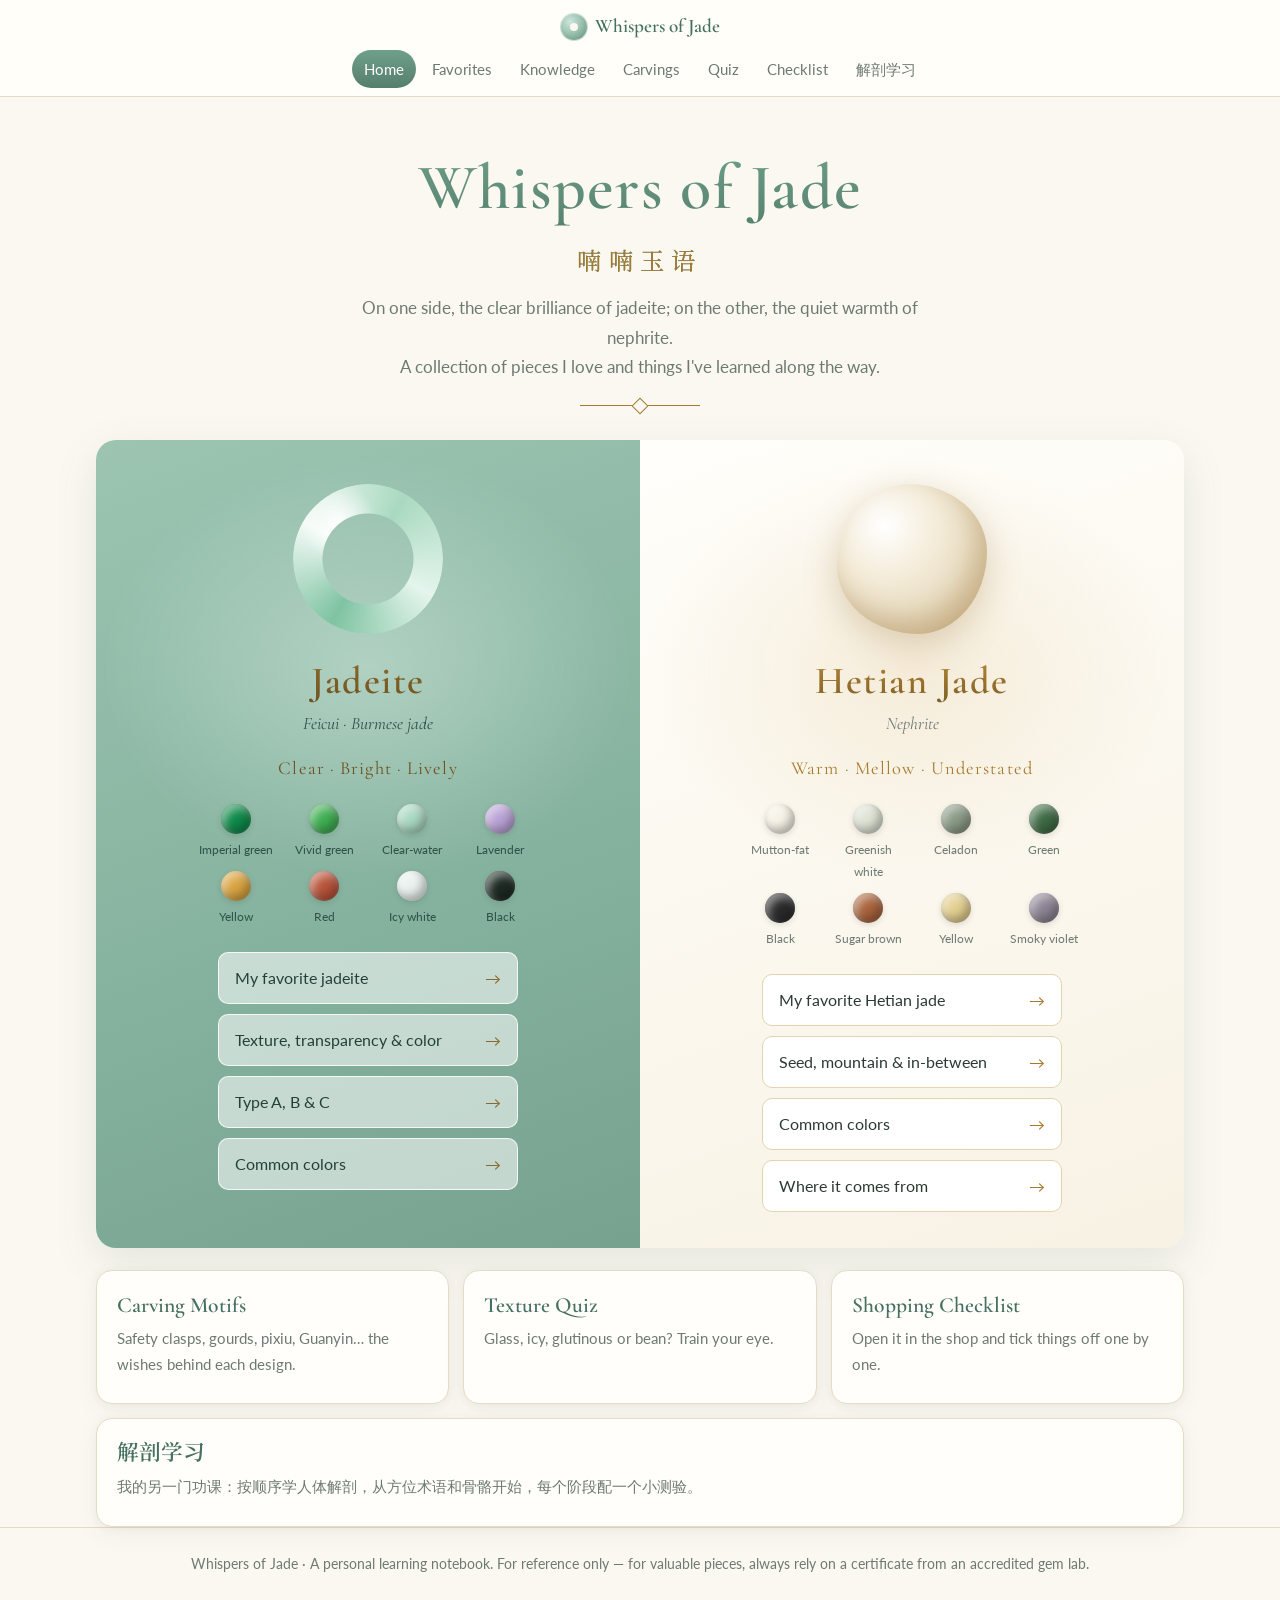
==== commit 35e8a528: "Merge main (anatomy section) into English jade branch Keep the anatomy section exactly as merged: it" ====
--- a/index.html
+++ b/index.html
@@ -1,27 +1,28 @@
 <!doctype html>
-<html lang="zh-CN">
+<html lang="en">
 <head>
 <meta charset="utf-8">
 <meta name="viewport" content="width=device-width, initial-scale=1">
-<title>喃喃玉语 · Whispers of Jade</title>
-<meta name="description" content="我的翡翠与和田玉笔记：喜欢的款式、玉石知识、雕刻寓意、种水小测验和购买清单。">
+<title>Whispers of Jade</title>
+<meta name="description" content="My jadeite and Hetian nephrite notebook: favorite pieces, jade knowledge, carving meanings, a texture quiz and a shopping checklist.">
 <link rel="icon" href="images/favicon.svg" type="image/svg+xml">
 <link rel="preconnect" href="https://fonts.googleapis.com">
 <link rel="preconnect" href="https://fonts.gstatic.com" crossorigin>
-<link href="https://fonts.googleapis.com/css2?family=Noto+Serif+SC:wght@400;600&display=swap" rel="stylesheet">
+<link href="https://fonts.googleapis.com/css2?family=Cormorant+Garamond:ital,wght@0,500;0,600;0,700;1,500&family=Lato:wght@400;700&display=swap" rel="stylesheet">
+<link href="https://fonts.googleapis.com/css2?family=Noto+Serif+SC:wght@600&text=%E5%96%83%E7%8E%89%E8%AF%AD&display=swap" rel="stylesheet">
 <link rel="stylesheet" href="css/style.css">
 </head>
 <body>
 <header class="site-header">
   <div class="wrap">
-    <a class="logo" href="index.html"><span class="logo-mark"></span>喃喃玉语 <span class="en">Whispers of Jade</span></a>
+    <a class="logo" href="index.html"><span class="logo-mark"></span>Whispers of Jade</a>
     <nav class="nav">
-      <a href="index.html" class="active">首页</a>
-      <a href="styles.html">我喜欢的款式</a>
-      <a href="knowledge.html">知识</a>
-      <a href="carving.html">雕刻寓意</a>
-      <a href="quiz.html">种水测验</a>
-      <a href="checklist.html">购买清单</a>
+      <a href="index.html" class="active">Home</a>
+      <a href="styles.html">Favorites</a>
+      <a href="knowledge.html">Knowledge</a>
+      <a href="carving.html">Carvings</a>
+      <a href="quiz.html">Quiz</a>
+      <a href="checklist.html">Checklist</a>
       <a href="anatomy.html">解剖学习</a>
     </nav>
   </div>
@@ -29,70 +30,70 @@
 
 <main class="wrap">
   <section class="home-hero">
-    <h1>喃喃玉语<span class="en">Whispers of Jade</span></h1>
-    <p>一边是翡翠的通透清亮，一边是和田玉的温润含蓄。<br>这里收着我喜欢的款式，也记着一路学到的看玉知识。</p>
+    <h1>Whispers of Jade<span class="en">喃喃玉语</span></h1>
+    <p>On one side, the clear brilliance of jadeite; on the other, the quiet warmth of nephrite.<br>A collection of pieces I love and things I've learned along the way.</p>
     <div class="divider"></div>
   </section>
 
   <section class="split">
     <div class="side fc">
       <div class="stone" aria-hidden="true"></div>
-      <h2>翡翠</h2>
-      <div class="sub">Jadeite</div>
-      <div class="motto">通透 · 清亮 · 灵动</div>
+      <h2>Jadeite</h2>
+      <div class="sub">Feicui · Burmese jade</div>
+      <div class="motto">Clear · Bright · Lively</div>
       <div class="beads">
-        <a class="bead" href="knowledge.html#c-diwanglv"><i style="background:#0f8a4a"></i>帝王绿</a>
-        <a class="bead" href="knowledge.html#c-yanglv"><i style="background:#3fae52"></i>阳绿</a>
-        <a class="bead" href="knowledge.html#c-qingshui"><i style="background:#a9d8c0"></i>晴水</a>
-        <a class="bead" href="knowledge.html#c-ziluolan"><i style="background:#b9a2d6"></i>紫罗兰</a>
-        <a class="bead" href="knowledge.html#c-huangfei"><i style="background:#d9a441"></i>黄翡</a>
-        <a class="bead" href="knowledge.html#c-huangfei"><i style="background:#b8543a"></i>红翡</a>
-        <a class="bead" href="knowledge.html#c-baibing"><i style="background:#e9f1ee"></i>白冰</a>
-        <a class="bead" href="knowledge.html#c-mocui"><i style="background:#1d2a24"></i>墨翠</a>
+        <a class="bead" href="knowledge.html#c-diwanglv"><i style="background:#0f8a4a"></i>Imperial green</a>
+        <a class="bead" href="knowledge.html#c-yanglv"><i style="background:#3fae52"></i>Vivid green</a>
+        <a class="bead" href="knowledge.html#c-qingshui"><i style="background:#a9d8c0"></i>Clear-water</a>
+        <a class="bead" href="knowledge.html#c-ziluolan"><i style="background:#b9a2d6"></i>Lavender</a>
+        <a class="bead" href="knowledge.html#c-huangfei"><i style="background:#d9a441"></i>Yellow</a>
+        <a class="bead" href="knowledge.html#c-huangfei"><i style="background:#b8543a"></i>Red</a>
+        <a class="bead" href="knowledge.html#c-baibing"><i style="background:#e9f1ee"></i>Icy white</a>
+        <a class="bead" href="knowledge.html#c-mocui"><i style="background:#1d2a24"></i>Black</a>
       </div>
       <nav class="side-links">
-        <a href="styles.html?type=翡翠">我喜欢的翡翠</a>
-        <a href="knowledge.html#fc-zhong">种 · 水 · 色</a>
-        <a href="knowledge.html#fc-abc">A货 B货 C货</a>
-        <a href="knowledge.html#fc-colors">常见颜色</a>
+        <a href="styles.html?type=Jadeite">My favorite jadeite</a>
+        <a href="knowledge.html#fc-zhong">Texture, transparency &amp; color</a>
+        <a href="knowledge.html#fc-abc">Type A, B &amp; C</a>
+        <a href="knowledge.html#fc-colors">Common colors</a>
       </nav>
     </div>
     <div class="side ht">
       <div class="stone" aria-hidden="true"></div>
-      <h2>和田玉</h2>
-      <div class="sub">Hetian Nephrite</div>
-      <div class="motto">温润 · 含蓄 · 内敛</div>
+      <h2>Hetian Jade</h2>
+      <div class="sub">Nephrite</div>
+      <div class="motto">Warm · Mellow · Understated</div>
       <div class="beads">
-        <a class="bead" href="knowledge.html#c-baiyu"><i style="background:#f6f2e6"></i>羊脂白</a>
-        <a class="bead" href="knowledge.html#c-qingbai"><i style="background:#dfe3d4"></i>青白玉</a>
-        <a class="bead" href="knowledge.html#c-qingyu"><i style="background:#8a9a86"></i>青玉</a>
-        <a class="bead" href="knowledge.html#c-biyu"><i style="background:#3f6b45"></i>碧玉</a>
-        <a class="bead" href="knowledge.html#c-moyu"><i style="background:#2b2b2b"></i>墨玉</a>
-        <a class="bead" href="knowledge.html#c-tangyu"><i style="background:#a8633c"></i>糖玉</a>
-        <a class="bead" href="knowledge.html#c-huangyu"><i style="background:#e3cf8f"></i>黄玉</a>
-        <a class="bead" href="knowledge.html#c-yanqing"><i style="background:#8c8494"></i>烟青</a>
+        <a class="bead" href="knowledge.html#c-baiyu"><i style="background:#f6f2e6"></i>Mutton-fat</a>
+        <a class="bead" href="knowledge.html#c-qingbai"><i style="background:#dfe3d4"></i>Greenish white</a>
+        <a class="bead" href="knowledge.html#c-qingyu"><i style="background:#8a9a86"></i>Celadon</a>
+        <a class="bead" href="knowledge.html#c-biyu"><i style="background:#3f6b45"></i>Green</a>
+        <a class="bead" href="knowledge.html#c-moyu"><i style="background:#2b2b2b"></i>Black</a>
+        <a class="bead" href="knowledge.html#c-tangyu"><i style="background:#a8633c"></i>Sugar brown</a>
+        <a class="bead" href="knowledge.html#c-huangyu"><i style="background:#e3cf8f"></i>Yellow</a>
+        <a class="bead" href="knowledge.html#c-yanqing"><i style="background:#8c8494"></i>Smoky violet</a>
       </div>
       <nav class="side-links">
-        <a href="styles.html?type=和田玉">我喜欢的和田玉</a>
-        <a href="knowledge.html#ht-types">籽料 · 山料 · 山流水</a>
-        <a href="knowledge.html#ht-colors">常见颜色</a>
-        <a href="knowledge.html#ht-origin">主要产地</a>
+        <a href="styles.html?type=Hetian%20Jade">My favorite Hetian jade</a>
+        <a href="knowledge.html#ht-types">Seed, mountain &amp; in-between</a>
+        <a href="knowledge.html#ht-colors">Common colors</a>
+        <a href="knowledge.html#ht-origin">Where it comes from</a>
       </nav>
     </div>
   </section>
 
   <div class="home-more">
     <a class="card" href="carving.html">
-      <h3>雕刻寓意</h3>
-      <p>平安扣、葫芦、貔貅、观音……每种题材背后的吉祥话。</p>
+      <h3>Carving Motifs</h3>
+      <p>Safety clasps, gourds, pixiu, Guanyin… the wishes behind each design.</p>
     </a>
     <a class="card" href="quiz.html">
-      <h3>种水小测验</h3>
-      <p>玻璃种、冰种、糯种还是豆种？来练练眼力。</p>
+      <h3>Texture Quiz</h3>
+      <p>Glass, icy, glutinous or bean? Train your eye.</p>
     </a>
     <a class="card" href="checklist.html">
-      <h3>购买清单</h3>
-      <p>去店里看货时打开，一条条打勾。</p>
+      <h3>Shopping Checklist</h3>
+      <p>Open it in the shop and tick things off one by one.</p>
     </a>
     <a class="card wide" href="anatomy.html">
       <h3>解剖学习</h3>
@@ -102,7 +103,7 @@
 </main>
 
 <footer class="site-footer">
-  <div class="wrap">喃喃玉语 Whispers of Jade · 个人学习笔记，内容仅供参考，购买贵重玉石请以权威鉴定证书为准。</div>
+  <div class="wrap">Whispers of Jade · A personal learning notebook. For reference only — for valuable pieces, always rely on a certificate from an accredited gem lab.</div>
 </footer>
 <script>var a=document.querySelector(".nav .active");if(a)a.parentNode.scrollLeft=a.offsetLeft-a.parentNode.offsetWidth/2+a.offsetWidth/2;</script>
 </body>
--- a/css/style.css
+++ b/css/style.css
@@ -16,8 +16,8 @@
   --bad: #b5584a;
   --radius: 16px;
   --shadow: 0 2px 10px rgba(60, 80, 70, .05), 0 8px 24px rgba(60, 80, 70, .05);
-  --serif: "Noto Serif SC", "Songti SC", "STSong", "SimSun", serif;
-  --sans: -apple-system, BlinkMacSystemFont, "PingFang SC", "Hiragino Sans GB", "Microsoft YaHei", "Noto Sans SC", sans-serif;
+  --serif: "Cormorant Garamond", "Noto Serif SC", Georgia, "Times New Roman", serif;
+  --sans: "Lato", -apple-system, BlinkMacSystemFont, "Segoe UI", "Helvetica Neue", Arial, "PingFang SC", sans-serif;
 }
 
 * { box-sizing: border-box; }
@@ -33,11 +33,11 @@
 img { max-width: 100%; display: block; }
 a { color: var(--jade); }
 h1, h2, h3, h4 { font-family: var(--serif); color: var(--jade-deep); line-height: 1.35; font-weight: 600; }
-h1 { font-size: clamp(1.7rem, 4vw, 2.4rem); margin: 0 0 .3em; letter-spacing: .04em; }
-h2 { font-size: clamp(1.3rem, 3vw, 1.6rem); margin: 2.2em 0 .7em; }
-h3 { font-size: 1.15rem; margin: 1.4em 0 .5em; }
-.en { font-family: Georgia, "Times New Roman", serif; font-style: italic; color: var(--gold); font-weight: 400; letter-spacing: .02em; }
-h1 .en, h2 .en { display: block; font-size: .5em; margin-top: .2em; }
+h1 { font-size: clamp(2rem, 4.6vw, 2.8rem); margin: 0 0 .3em; letter-spacing: .01em; }
+h2 { font-size: clamp(1.55rem, 3.4vw, 1.9rem); margin: 2.2em 0 .7em; }
+h3 { font-size: 1.35rem; margin: 1.4em 0 .5em; }
+.en { font-family: var(--serif); font-style: italic; color: var(--gold); font-weight: 400; letter-spacing: .02em; }
+h1 .en, h2 .en { display: block; font-size: .55em; margin-top: .15em; }
 h3 .en { font-size: .75em; margin-left: .4em; }
 
 .wrap { max-width: 1120px; margin: 0 auto; padding: 0 16px; }
@@ -130,10 +130,10 @@
 /* ===== 首页 ===== */
 .home-hero { text-align: center; padding: 48px 0 28px; }
 .home-hero h1 {
-  font-size: clamp(2.2rem, 7vw, 3.4rem); letter-spacing: .15em; margin: 0;
+  font-size: clamp(2.6rem, 8vw, 4rem); letter-spacing: .02em; margin: 0;
   background: linear-gradient(180deg, #6f9f8a, #46705f); -webkit-background-clip: text; background-clip: text; color: transparent;
 }
-.home-hero h1 .en { -webkit-text-fill-color: var(--gold); letter-spacing: .02em; }
+.home-hero h1 .en { -webkit-text-fill-color: var(--gold); letter-spacing: .3em; font-style: normal; font-family: "Noto Serif SC", serif; font-size: .38em; margin-top: .5em; }
 .home-hero p { color: var(--muted); max-width: 560px; margin: 1em auto 0; font-size: 1.05rem; }
 
 .split {
@@ -167,16 +167,16 @@
 @keyframes float { 50% { transform: translateY(-6px); } }
 @media (prefers-reduced-motion: reduce) { .side .stone { animation: none; } }
 .side h2 {
-  font-size: 2rem; margin: 0; letter-spacing: .2em; border: none; padding: 0;
+  font-size: 2.4rem; margin: 0; letter-spacing: .04em; border: none; padding: 0;
   background: linear-gradient(180deg, #b58838, #7a5a22); -webkit-background-clip: text; background-clip: text; color: transparent;
 }
 .fc h2 { background-image: linear-gradient(180deg, #8a6a2c, #6e521f); }
-.side .sub { font-family: Georgia, serif; font-style: italic; margin-top: 2px; color: var(--muted); }
+.side .sub { font-family: var(--serif); font-style: italic; font-size: 1.1rem; margin-top: 2px; color: var(--muted); }
 .fc .sub { color: #2f5247; }
-.side .motto { font-family: var(--serif); letter-spacing: .1em; margin: 12px 0 20px; color: var(--gold); }
+.side .motto { font-family: var(--serif); font-size: 1.15rem; letter-spacing: .06em; margin: 12px 0 20px; color: var(--gold); }
 .fc .motto { color: #6e521f; }
 
-.beads { display: grid; grid-template-columns: repeat(4, 58px); justify-content: center; gap: 10px 12px; margin: 0 auto 24px; }
+.beads { display: grid; grid-template-columns: repeat(4, 76px); justify-content: center; gap: 10px 12px; margin: 0 auto 24px; }
 .bead { display: flex; flex-direction: column; align-items: center; gap: 5px; font-size: .78rem; color: var(--muted); text-decoration: none; }
 .fc .bead { color: #2f5247; }
 .bead i {
@@ -211,7 +211,7 @@
 /* ===== 灵感墙 ===== */
 .filters { display: grid; gap: 12px; margin: 24px 0; }
 .filters .row { display: flex; gap: 12px; align-items: baseline; }
-.filters .label { flex: none; width: 4.5em; color: var(--muted); font-size: .9rem; }
+.filters .label { flex: none; width: 3.5em; color: var(--muted); font-size: .9rem; }
 @media (max-width: 560px) {
   .filters .row { flex-direction: column; gap: 6px; }
 }
@@ -224,7 +224,7 @@
 .pin:hover { transform: translateY(-3px); box-shadow: 0 12px 30px rgba(47,58,54,.12); }
 .pin img { width: 100%; height: auto; background: var(--jade-mist); }
 .pin .body { padding: 14px 16px 16px; }
-.pin h3 { margin: 0 0 6px; font-size: 1.05rem; }
+.pin h3 { margin: 0 0 6px; font-size: 1.3rem; }
 .pin .tags { display: flex; gap: 6px; margin-bottom: 8px; flex-wrap: wrap; }
 .pin .why { margin: 0; color: var(--ink); font-size: .93rem; }
 .pin .why::before { content: "♡ "; color: var(--gold); }
@@ -241,7 +241,7 @@
 .lb-img img { max-height: 92vh; width: 100%; object-fit: contain; }
 .lb-text { padding: 28px 24px; overflow-y: auto; }
 .lb-text h2 { margin: .3em 0 .5em; }
-.lb-text h4 { margin: 1.2em 0 .3em; font-size: .95rem; color: var(--gold); }
+.lb-text h4 { margin: 1.2em 0 .3em; font-size: 1.1rem; color: var(--gold); }
 .lb-text p { margin: 0; white-space: pre-line; }
 .lb-close {
   position: absolute; top: 10px; right: 10px; width: 36px; height: 36px; border-radius: 50%;
@@ -268,8 +268,8 @@
 .card p { margin: .4em 0; }
 .card ul { margin: .4em 0; padding-left: 1.2em; }
 .levels { display: grid; gap: 10px; margin: 12px 0; }
-.level { display: grid; grid-template-columns: 7em 1fr; gap: 12px; align-items: start; }
-.level b { color: var(--jade-deep); font-family: var(--serif); }
+.level { display: grid; grid-template-columns: 8.5em 1fr; gap: 12px; align-items: start; }
+.level b { color: var(--jade-deep); font-family: var(--serif); font-size: 1.15rem; line-height: 1.5; }
 @media (max-width: 520px) { .level { grid-template-columns: 1fr; gap: 0; } }
 
 table.cmp { width: 100%; border-collapse: collapse; background: var(--paper); border-radius: var(--radius); overflow: hidden; box-shadow: var(--shadow); font-size: .95rem; }
@@ -284,7 +284,7 @@
   flex: none; width: 46px; height: 46px; border-radius: 50%;
   box-shadow: inset -5px -6px 10px rgba(0,0,0,.18), inset 5px 6px 10px rgba(255,255,255,.55), 0 0 0 1px rgba(0,0,0,.05);
 }
-.swatch h4 { margin: 0 0 .1em; font-family: var(--serif); color: var(--jade-deep); }
+.swatch h4 { margin: 0 0 .1em; font-family: var(--serif); color: var(--jade-deep); font-size: 1.2rem; }
 .swatch p { margin: 0; font-size: .93rem; }
 
 .search {
@@ -294,8 +294,8 @@
 .search:focus { border-color: var(--jade-soft); box-shadow: 0 0 0 3px rgba(127,169,154,.2); }
 .glossary { display: grid; grid-template-columns: repeat(auto-fill, minmax(260px, 1fr)); gap: 12px; margin-top: 16px; }
 .term { padding: 14px 16px; }
-.term h4 { margin: 0; font-family: var(--serif); color: var(--jade-deep); font-size: 1.05rem; }
-.term .py { color: var(--gold); font-size: .82rem; margin-left: 6px; font-style: italic; }
+.term h4 { margin: 0; font-family: var(--serif); color: var(--jade-deep); font-size: 1.25rem; }
+.term .py { color: var(--gold); font-size: .95rem; margin-left: 6px; font-style: italic; font-family: var(--serif); font-weight: 500; }
 .term p { margin: .3em 0 0; font-size: .93rem; }
 mark { background: #f1e2b8; color: inherit; border-radius: 3px; padding: 0 1px; }
 
@@ -325,7 +325,7 @@
 }
 .q-visual .behind {
   position: absolute; inset: 0; display: flex; align-items: center; justify-content: center;
-  font-family: var(--serif); font-size: 3.2rem; color: #2f3a36; font-weight: 700; letter-spacing: .3em;
+  font-family: var(--serif); font-size: 4rem; color: #2f3a36; font-weight: 700; letter-spacing: .3em;
 }
 .q-visual .stone { position: absolute; inset: 0; }
 .q-visual .grain { position: absolute; inset: 0; mix-blend-mode: multiply; }
@@ -338,7 +338,7 @@
 .options { display: grid; grid-template-columns: 1fr 1fr; gap: 10px; margin: 16px 0; }
 .option {
   padding: 14px; border-radius: 12px; border: 1px solid var(--line); background: var(--paper);
-  font-size: 1.05rem; font-family: var(--serif); cursor: pointer; color: var(--ink); transition: .2s;
+  font-size: 1.25rem; font-family: var(--serif); font-weight: 600; cursor: pointer; color: var(--ink); transition: .2s;
 }
 .option:hover:not(:disabled) { border-color: var(--jade); background: var(--jade-mist); }
 .option.right { background: #e3f1e8; border-color: var(--ok); color: var(--ok); }
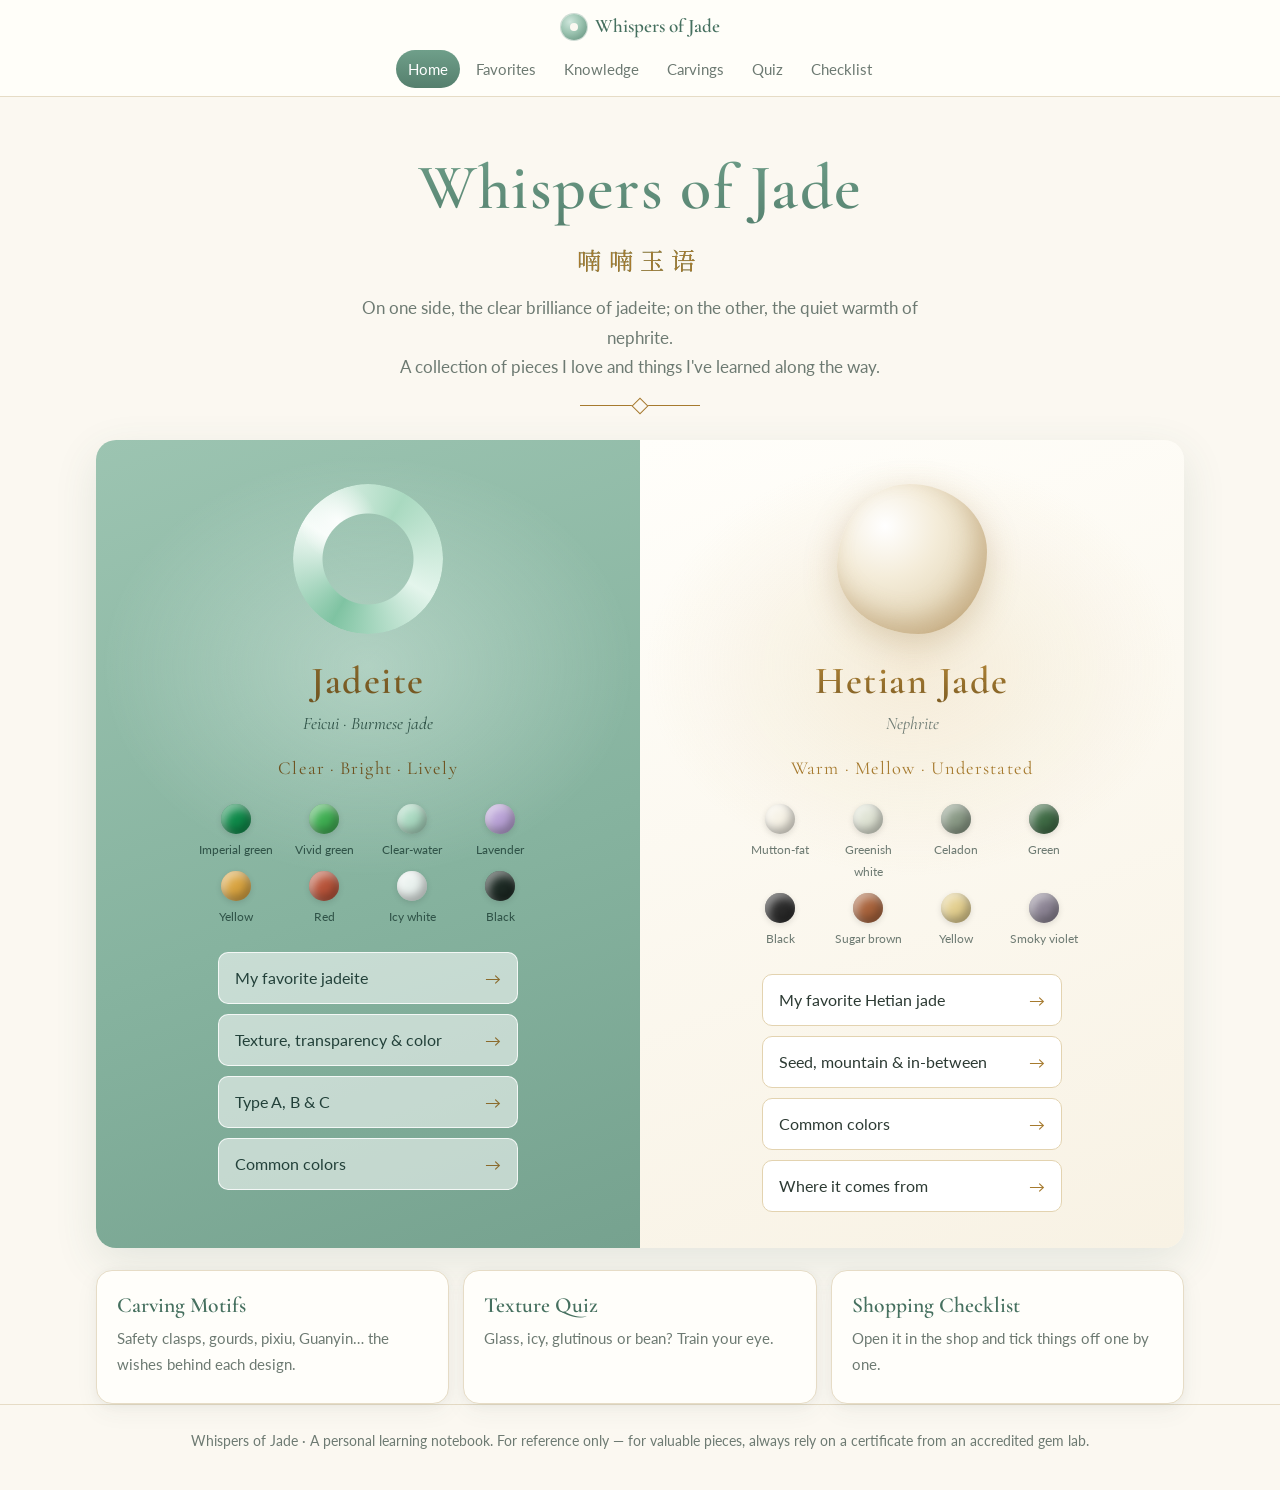
==== commit 78eb2f7e: "Remove the anatomy section from the jade site The anatomy notes will live in their own repository an" ====
--- a/index.html
+++ b/index.html
@@ -23,7 +23,6 @@
       <a href="carving.html">Carvings</a>
       <a href="quiz.html">Quiz</a>
       <a href="checklist.html">Checklist</a>
-      <a href="anatomy.html">解剖学习</a>
     </nav>
   </div>
 </header>
@@ -95,10 +94,6 @@
       <h3>Shopping Checklist</h3>
       <p>Open it in the shop and tick things off one by one.</p>
     </a>
-    <a class="card wide" href="anatomy.html">
-      <h3>解剖学习</h3>
-      <p>我的另一门功课：按顺序学人体解剖，从方位术语和骨骼开始，每个阶段配一个小测验。</p>
-    </a>
   </div>
 </main>
 
--- a/css/style.css
+++ b/css/style.css
@@ -200,7 +200,6 @@
 .home-more a:hover { transform: translateY(-3px); border-color: var(--jade-soft); }
 .home-more h3 { margin: 0 0 4px; color: var(--jade-deep); }
 .home-more p { margin: 0; color: var(--muted); font-size: .92rem; }
-.home-more .wide { grid-column: 1 / -1; }
 
 @media (max-width: 760px) {
   .split { grid-template-columns: 1fr; }
@@ -373,118 +372,6 @@
 .check-item .t small { color: var(--muted); font-size: .88rem; line-height: 1.6; display: block; }
 .check-item input:checked ~ .t b { color: var(--muted); text-decoration: line-through; text-decoration-color: var(--jade-soft); }
 
-/* ===== 解剖学习 ===== */
-.sub-nav { display: flex; flex-wrap: wrap; gap: 8px; justify-content: center; margin: 20px 0 4px; }
-.sub-nav a { text-decoration: none; }
-.disclaimer { font-size: .9rem; }
-
-/* 学习路线 */
-.stages { display: grid; gap: 14px; margin-top: 16px; }
-.stage { display: grid; grid-template-columns: 56px 1fr; gap: 16px; align-items: start; transition: border-color .2s; }
-.stage-no {
-  width: 56px; height: 56px; border-radius: 50%; display: flex; align-items: center; justify-content: center;
-  font-family: var(--serif); font-size: 1.5rem; color: var(--jade-deep);
-  background: radial-gradient(circle at 35% 30%, #f1f8f4, var(--jade-mist) 60%, #cfe2d8);
-  box-shadow: inset 0 0 0 1px rgba(63,117,101,.15);
-}
-.stage.soon .stage-no { color: var(--muted); background: radial-gradient(circle at 35% 30%, #fbf8f1, #efe9dc 70%); }
-.stage.done { border-color: var(--jade-soft); }
-.stage.done .stage-no { color: #fff; background: radial-gradient(circle at 35% 30%, var(--jade-soft), var(--jade) 80%); }
-.stage h3 { margin: 0 0 .3em; }
-.stage p { margin: .15em 0; font-size: .95rem; }
-.stage p b { color: var(--jade-deep); font-weight: 600; }
-.stage-foot { display: flex; align-items: center; justify-content: space-between; gap: 10px; flex-wrap: wrap; margin-top: 10px; }
-.stage-foot .check-item { padding: 6px 10px; margin-left: -10px; align-items: center; }
-.stage-foot .check-item .box { margin-top: 0; }
-.stage-foot .check-item input:checked ~ .t b { text-decoration: none; color: var(--jade); }
-@media (max-width: 520px) {
-  .stage { grid-template-columns: 1fr; gap: 8px; }
-  .stage-no { width: 44px; height: 44px; font-size: 1.2rem; }
-}
-
-/* 骨骼图 */
-.sk {
-  --bone: #f3ebd9; --bone-far: #e3d8c0; --bone-edge: #a39374; --bone-hole: #8d7f66; --cart: #d8e7ec;
-  display: block; width: 100%; height: auto; margin: 0 auto; -webkit-tap-highlight-color: transparent;
-}
-.sk .b { cursor: pointer; transition: opacity .25s; }
-.sk .e > * { fill: var(--bone-edge); stroke: var(--bone-edge); stroke-width: 2.4px; stroke-linejoin: round; stroke-linecap: round; }
-.sk .f > * { fill: var(--bone); }
-.sk .f.far > * { fill: var(--bone-far); }
-.sk .f.cart > * { fill: var(--cart); }
-.sk .e > .s, .sk .f > .s { fill: none; stroke-linecap: round; stroke-linejoin: round; }
-.sk .f > .s { stroke: var(--bone); }
-.sk .f.far > .s { stroke: var(--bone-far); }
-.sk .f.cart > .s { stroke: var(--cart); }
-.sk.z-head .e > :not(.s), .sk.z-pelvis .e > :not(.s) { stroke-width: 1.6px; }
-.sk.z-hand .e > :not(.s) { stroke-width: 1.2px; }
-.sk.z-foot .e > :not(.s) { stroke-width: 1px; }
-.sk .d { pointer-events: none; }
-.sk .d .hole, .sk .d.hole, .sk .d .hole * { fill: var(--bone-hole); }
-.sk .d .ln { fill: none; stroke: var(--bone-edge); stroke-width: .8px; stroke-linecap: round; }
-.sk .top { pointer-events: none; }
-@media (hover: hover) { .sk .b:hover { --bone: #fffaf0; --bone-far: #f1e9d8; --bone-edge: var(--jade); } }
-.sk .b.on { --bone: #b3d5c4; --bone-far: #a1c8b5; --bone-edge: var(--jade-deep); --bone-hole: var(--jade-deep); }
-.sk.sel .b:not(.on) { opacity: .32; }
-
-.explore { display: grid; grid-template-columns: minmax(240px, 360px) 1fr; gap: 20px; align-items: start; margin-top: 16px; }
-.sk-figure { position: sticky; top: 104px; padding: 14px 14px 10px; }
-.sk-figure .sk { max-height: calc(100vh - 190px); }
-.sk-cap { text-align: center; font-size: .92rem; color: var(--muted); margin-top: 8px; min-height: 1.6em; }
-.sk-cap b { color: var(--jade-deep); font-family: var(--serif); }
-.sk-cap .en { font-size: .9em; }
-.sk-info { min-height: 220px; }
-.sk-info .tags { display: flex; gap: 6px; flex-wrap: wrap; }
-.sk-info h3 { margin: .4em 0 .1em; font-size: 1.4rem; }
-.sk-info h4 { margin: 1.1em 0 .2em; font-size: .95rem; color: var(--gold); font-family: var(--serif); }
-.sk-info p { margin: .2em 0; }
-.sk-short { color: var(--jade-deep); font-family: var(--serif); }
-.sk-empty { color: var(--muted); text-align: center; padding: 50px 10px; }
-.tip { margin-top: 14px; font-size: .93rem; color: #6b5530; background: #f3ead6; border-radius: 10px; padding: 10px 14px; }
-.sk-list { display: grid; gap: 10px; margin-top: 16px; }
-.sk-group { display: flex; gap: 12px; align-items: baseline; }
-.sk-group .label { flex: none; width: 4em; color: var(--muted); font-size: .9rem; }
-@media (max-width: 760px) {
-  .explore { grid-template-columns: 1fr; gap: 12px; }
-  .sk-figure { top: 92px; z-index: 5; padding: 8px 8px 4px; }
-  .sk-figure .sk { max-height: 38vh; }
-  .sk-cap { margin-top: 2px; font-size: .85rem; }
-  .sk-group { flex-direction: column; gap: 6px; }
-}
-
-.q-sk { background: #fbf8f1; border-radius: 14px; padding: 10px; margin: 8px 0 16px; }
-.q-sk .sk { height: 300px; }
-.q-sk .sk .b { cursor: default; }
-
-/* 方位术语 */
-.pose { display: grid; grid-template-columns: minmax(200px, 300px) 1fr; gap: 20px; align-items: center; margin-top: 16px; }
-.pose ul { margin: 0; padding-left: 1.2em; }
-.pose li { margin: .3em 0; }
-@media (max-width: 640px) { .pose { grid-template-columns: 1fr; } .pose .fig { max-width: 240px; margin: 0 auto; } }
-.term-view { display: grid; grid-template-columns: minmax(220px, 340px) 1fr; gap: 20px; align-items: start; margin-top: 14px; }
-.term-view .fig { padding: 10px; }
-.term-view .fig svg { display: block; width: 100%; height: auto; max-height: 62vh; }
-.term-text h3 { margin: 0 0 .1em; font-size: 1.4rem; }
-.term-text h4 { margin: 1em 0 .2em; font-size: .95rem; color: var(--gold); font-family: var(--serif); }
-.term-text p { margin: .2em 0; }
-@media (max-width: 640px) { .term-view { grid-template-columns: 1fr; } .term-view .fig svg { max-height: 44vh; } }
-.fig-sil .e > * { fill: var(--jade-soft); stroke: var(--jade-soft); stroke-width: 3px; stroke-linejoin: round; }
-.fig-sil .f > * { fill: var(--jade-mist); }
-.fig-sil .f.a > * { fill: #b9d7ca; }
-.fig-sil .f.b > * { fill: #efe2c3; }
-.fig-sil .arrow { stroke: var(--gold); stroke-width: 2.6px; fill: none; stroke-linecap: round; }
-.fig-sil .guide { stroke: var(--jade); stroke-width: 1.6px; stroke-dasharray: 6 5; fill: none; }
-.fig-sil .cut { stroke: #b5584a; stroke-width: 2.4px; stroke-dasharray: 8 5; fill: none; }
-.fig-sil text { font-family: var(--sans); fill: var(--ink); paint-order: stroke; stroke: var(--paper); stroke-width: 4px; stroke-linejoin: round; font-weight: 600; }
-.fig-sil text.en2 { font-family: Georgia, serif; font-style: italic; font-weight: 400; fill: var(--gold); }
-.fig-sil .ah { fill: var(--gold); }
-.fig-sil .bn-e > * { fill: #a39374; stroke: #a39374; stroke-width: 3px; }
-.fig-sil .bn-f > * { fill: #f3ebd9; }
-.planes .card { text-align: center; }
-.planes svg { display: block; width: 100%; max-width: 200px; height: auto; margin: 0 auto 6px; }
-.planes h3 { margin: .2em 0; }
-.planes p { text-align: left; font-size: .93rem; }
-
 /* ===== 页脚 ===== */
 .site-footer { border-top: 1px solid var(--line); padding: 24px 0 36px; color: var(--muted); font-size: .88rem; text-align: center; }
 
